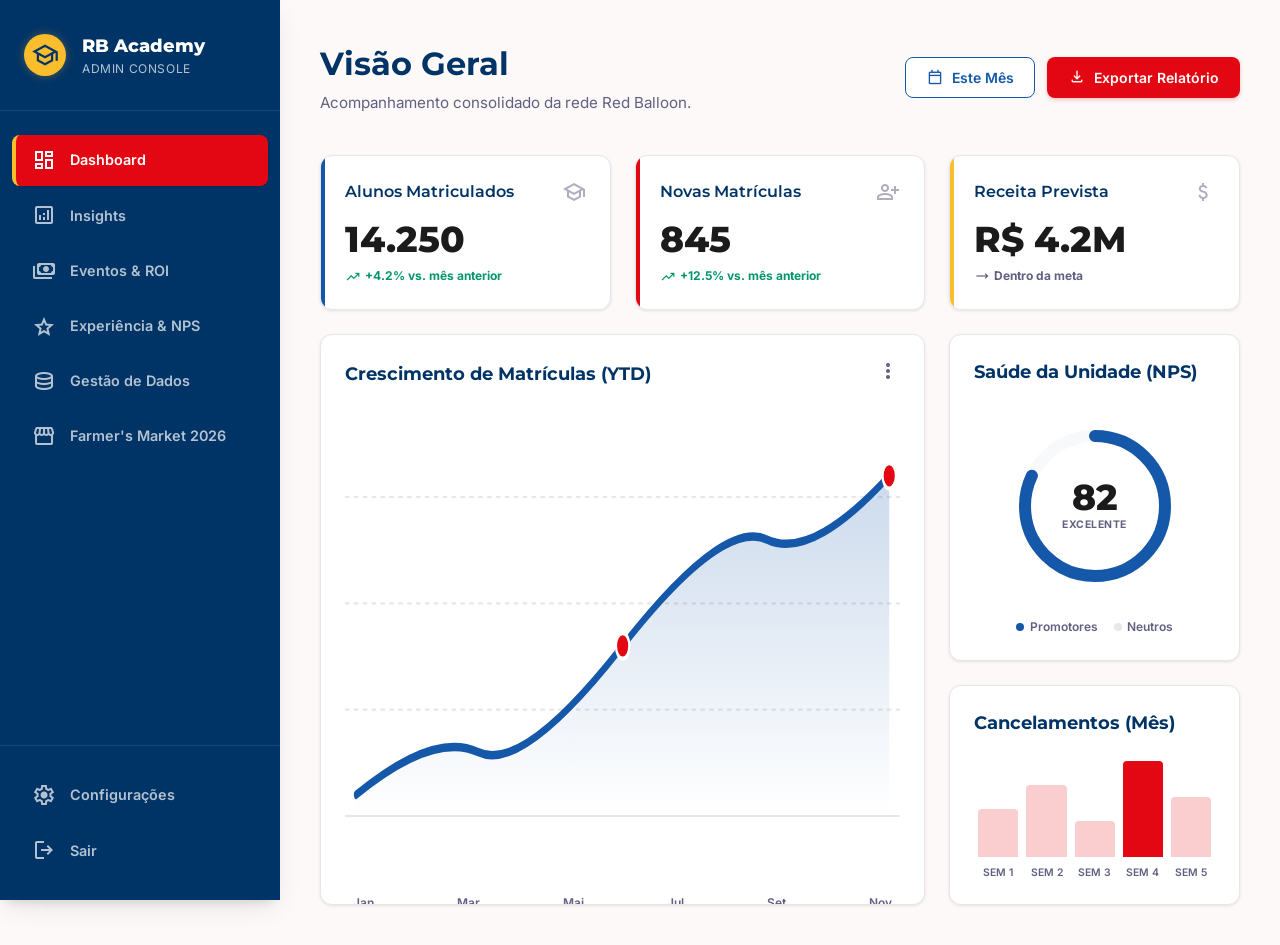
==== dashboard.html @ e32647e5 "Versao 1.2 - Integracao do Farmers Market 2026 e correcoes" ====
<!DOCTYPE html>
<html lang="pt-BR">
<head>
  <meta charset="utf-8">
  <meta name="viewport" content="width=device-width, initial-scale=1.0">
  <title>Red Balloon - Dashboard Consolidado</title>
  
  <!-- CSS Link -->
  <link rel="stylesheet" href="styles.css">
  
  <!-- Material Symbols for Premium Icons -->
  <link href="https://fonts.googleapis.com/css2?family=Material+Symbols+Outlined:opsz,wght,FILL,GRAD@24,400,0,0" rel="stylesheet" />

  <!-- Supabase Authentication and Redirect Logic -->
  <script src="config.js"></script>
  <script src="https://cdn.jsdelivr.net/npm/@supabase/supabase-js@2"></script>
  <script>
    const supabase = window.supabase.createClient(window.SUPABASE_CONFIG.url, window.SUPABASE_CONFIG.anonKey);
    
    // Check session
    supabase.auth.getSession().then(({ data }) => {
      if (!data.session) {
        window.location.href = "index.html";
      }
    });

    document.addEventListener("DOMContentLoaded", () => {
      const handleLogout = async (e) => {
        e.preventDefault();
        await supabase.auth.signOut();
        window.location.href = "index.html";
      };

      // Desktop logout button in sidebar
      const logoutBtn = document.getElementById("logout-btn");
      if (logoutBtn) logoutBtn.addEventListener("click", handleLogout);

      // Mobile logout trigger
      const mobileLogoutBtn = document.getElementById("mobile-logout-btn");
      if (mobileLogoutBtn) {
        mobileLogoutBtn.style.cursor = "pointer";
        mobileLogoutBtn.addEventListener("click", handleLogout);
      }
    });
  </script>
</head>
<body>

  <div class="app-shell">
    
    <!-- Mobile Header -->
    <header class="mobile-header" id="mobileHeader">
      <div class="mobile-header-content">
        <div class="mobile-logo-group">
          <span class="material-icons menu-trigger">menu</span>
          <h1 id="mobileHeaderTitle">Red Balloon</h1>
        </div>
        <div class="profile-avatar" id="mobile-logout-btn" title="Sair do Portal">
          <img src="https://images.unsplash.com/photo-1573496359142-b8d87734a5a2?auto=format&fit=crop&q=80&w=100" alt="Avatar">
        </div>
      </div>
    </header>

    <!-- Sidebar Navigation (Desktop) -->
    <nav class="sidebar">
      <div class="sidebar-header">
        <div class="logo-container">
          <span class="material-icons" style="font-size: 28px;">school</span>
        </div>
        <div class="brand-info">
          <h2>RB Academy</h2>
          <p>ADMIN CONSOLE</p>
        </div>
      </div>
      
      <div class="sidebar-menu">
        <a href="#" class="nav-item active" data-target="view-home">
          <span class="material-icons">dashboard</span>
          Dashboard
        </a>
        <a href="#" class="nav-item" data-target="view-retention">
          <span class="material-icons">analytics</span>
          Insights
        </a>
        <a href="#" class="nav-item" data-target="view-events">
          <span class="material-icons">payments</span>
          Eventos & ROI
        </a>
        <a href="#" class="nav-item" data-target="view-nps">
          <span class="material-icons">star</span>
          Experiência & NPS
        </a>
        <a href="#" class="nav-item" data-target="view-data">
          <span class="material-icons">database</span>
          Gestão de Dados
        </a>
        <a href="#" class="nav-item" data-target="view-farmers-2026">
          <span class="material-icons">storefront</span>
          Farmer's Market 2026
        </a>
      </div>
      
      <div class="sidebar-footer">
        <a href="#" class="nav-item">
          <span class="material-icons">settings</span>
          Configurações
        </a>
        <a href="#" class="nav-item" id="logout-btn">
          <span class="material-icons">logout</span>
          Sair
        </a>
      </div>
    </nav>

    <!-- Main Content Area -->
    <main class="main-content">
      <div class="content-container">
        
        <!-- ============================================== -->
        <!-- VIEW 1: HOME / VISÃO GERAL                     -->
        <!-- ============================================== -->
        <div id="view-home" class="view-section active">
          
          <!-- Desktop Page Header -->
          <div class="page-header">
            <div class="page-title">
              <h2>Visão Geral</h2>
              <p>Acompanhamento consolidado da rede Red Balloon.</p>
            </div>
            <div class="header-actions">
              <button class="btn btn-secondary">
                <span class="material-icons" style="font-size: 18px;">calendar_today</span>
                Este Mês
              </button>
              <button class="btn btn-primary">
                <span class="material-icons" style="font-size: 18px;">download</span>
                Exportar Relatório
              </button>
            </div>
          </div>

          <!-- DESKTOP WORKSPACE LAYOUT (Visible on Desktop) -->
          <div class="desktop-only-grid dashboard-grid">
            
            <!-- KPI 1: Alunos Matriculados -->
            <div class="card kpi-card tertiary-accent">
              <div class="kpi-header">
                <h3>Alunos Matriculados</h3>
                <span class="material-icons kpi-icon">school</span>
              </div>
              <div class="kpi-value">14.250</div>
              <div class="kpi-trend trend-up">
                <span class="material-icons" style="font-size: 16px;">trending_up</span>
                <span>+4.2% vs. mês anterior</span>
              </div>
            </div>

            <!-- KPI 2: Novas Matrículas -->
            <div class="card kpi-card primary-accent">
              <div class="kpi-header">
                <h3>Novas Matrículas</h3>
                <span class="material-icons kpi-icon">person_add</span>
              </div>
              <div class="kpi-value">845</div>
              <div class="kpi-trend trend-up">
                <span class="material-icons" style="font-size: 16px;">trending_up</span>
                <span>+12.5% vs. mês anterior</span>
              </div>
            </div>

            <!-- KPI 3: Receita Prevista -->
            <div class="card kpi-card yellow-accent">
              <div class="kpi-header">
                <h3>Receita Prevista</h3>
                <span class="material-icons kpi-icon">attach_money</span>
              </div>
              <div class="kpi-value">R$ 4.2M</div>
              <div class="kpi-trend trend-neutral">
                <span class="material-icons" style="font-size: 16px;">trending_flat</span>
                <span>Dentro da meta</span>
              </div>
            </div>

            <!-- Main Chart Area -->
            <div class="card chart-card">
              <div class="chart-card-header">
                <h3>Crescimento de Matrículas (YTD)</h3>
                <button class="chart-menu-btn">
                  <span class="material-icons">more_vert</span>
                </button>
              </div>
              <div class="chart-container">
                <!-- Animated SVG Line Chart -->
                <svg viewBox="0 0 500 220" preserveAspectRatio="none">
                  <defs>
                    <linearGradient id="chart-area-grad" x1="0" y1="0" x2="0" y2="1">
                      <stop offset="0%" stop-color="var(--deep-blue-light)" stop-opacity="0.22" />
                      <stop offset="100%" stop-color="var(--deep-blue-light)" stop-opacity="0.0" />
                    </linearGradient>
                  </defs>
                  
                  <!-- Grid Lines -->
                  <line x1="0" y1="40" x2="500" y2="40" stroke="var(--border-color)" stroke-dasharray="4 4" stroke-width="1" />
                  <line x1="0" y1="90" x2="500" y2="90" stroke="var(--border-color)" stroke-dasharray="4 4" stroke-width="1" />
                  <line x1="0" y1="140" x2="500" y2="140" stroke="var(--border-color)" stroke-dasharray="4 4" stroke-width="1" />
                  <line x1="0" y1="190" x2="500" y2="190" stroke="var(--border-color)" stroke-width="1" />
                  
                  <!-- Area path -->
                  <path d="M 10 180 Q 80 150 120 160 T 250 110 T 380 60 T 490 30 L 490 190 L 10 190 Z" fill="url(#chart-area-grad)" />
                  
                  <!-- Line path -->
                  <path d="M 10 180 Q 80 150 120 160 T 250 110 T 380 60 T 490 30" fill="none" stroke="var(--deep-blue-light)" stroke-width="4" stroke-linecap="round" />
                  
                  <!-- Data Point Circles -->
                  <circle cx="250" cy="110" r="6" fill="var(--primary-red)" stroke="var(--surface-white)" stroke-width="2" />
                  <circle cx="490" cy="30" r="6" fill="var(--primary-red)" stroke="var(--surface-white)" stroke-width="2" />
                </svg>
                
                <!-- Labels -->
                <div class="chart-labels">
                  <span>Jan</span>
                  <span>Mar</span>
                  <span>Mai</span>
                  <span>Jul</span>
                  <span>Set</span>
                  <span>Nov</span>
                </div>
              </div>
            </div>

            <!-- Side Columns for NPS and Cancellations -->
            <div class="side-panel-column">
              <!-- NPS Card -->
              <div class="card nps-gauge-card">
                <h3 class="nps-title">Saúde da Unidade (NPS)</h3>
                <div class="gauge-wrapper">
                  <svg class="gauge-svg" viewBox="0 0 160 160">
                    <circle class="gauge-bg" cx="80" cy="80" r="70" />
                    <circle class="gauge-fill" cx="80" cy="80" r="70" id="desktopNpsGauge" />
                  </svg>
                  <div class="gauge-center-text">
                    <span class="nps-score">82</span>
                    <span class="nps-label">Excelente</span>
                  </div>
                </div>
                <div class="gauge-legend">
                  <div class="legend-item">
                    <span class="legend-color promoters"></span>
                    <span>Promotores</span>
                  </div>
                  <div class="legend-item">
                    <span class="legend-color neutrals"></span>
                    <span>Neutros</span>
                  </div>
                </div>
              </div>

              <!-- Cancelamentos -->
              <div class="card cancellations-card">
                <h3 class="cancellations-title">Cancelamentos (Mês)</h3>
                <div class="bar-chart-container">
                  <!-- Bar 1 -->
                  <div class="bar-group">
                    <div class="bar-pill" style="height: 40%;">
                      <span class="bar-tooltip">Semana 1: 12</span>
                    </div>
                    <span class="bar-label">Sem 1</span>
                  </div>
                  <!-- Bar 2 -->
                  <div class="bar-group">
                    <div class="bar-pill" style="height: 60%;">
                      <span class="bar-tooltip">Semana 2: 18</span>
                    </div>
                    <span class="bar-label">Sem 2</span>
                  </div>
                  <!-- Bar 3 -->
                  <div class="bar-group">
                    <div class="bar-pill" style="height: 30%;">
                      <span class="bar-tooltip">Semana 3: 9</span>
                    </div>
                    <span class="bar-label">Sem 3</span>
                  </div>
                  <!-- Bar 4 -->
                  <div class="bar-group">
                    <div class="bar-pill active" style="height: 80%;">
                      <span class="bar-tooltip">Semana 4: 24</span>
                    </div>
                    <span class="bar-label">Sem 4</span>
                  </div>
                  <!-- Bar 5 -->
                  <div class="bar-group">
                    <div class="bar-pill" style="height: 50%;">
                      <span class="bar-tooltip">Semana 5: 15</span>
                    </div>
                    <span class="bar-label">Sem 5</span>
                  </div>
                </div>
              </div>
            </div>

          </div> <!-- End Desktop Grid -->

          <!-- MOBILE WORKSPACE LAYOUT (Visible on Mobile) -->
          <div class="mobile-featured-section">
            
            <!-- Mobile Featured Card: Alunos Matriculados -->
            <div class="card">
              <div class="kpi-header">
                <div>
                  <h4 class="nps-label" style="font-size: 0.75rem;">Alunos Matriculados</h4>
                  <div style="display: flex; align-items: baseline; gap: 8px; margin-top: 4px;">
                    <span class="kpi-value" style="font-size: 2.5rem; color: var(--deep-blue-light);">1.452</span>
                    <div class="kpi-trend trend-up" style="background-color: var(--success-green-light); padding: 2px 6px; border-radius: var(--radius-sm);">
                      <span class="material-icons" style="font-size: 12px; font-weight: bold;">arrow_upward</span>
                      <span style="font-size: 10px;">8.4%</span>
                    </div>
                  </div>
                </div>
                <div style="background-color: var(--surface-gray); padding: 8px; border-radius: var(--radius-md); color: var(--deep-blue-light);">
                  <span class="material-icons">school</span>
                </div>
              </div>
              
              <!-- YoY Growth Bar Chart -->
              <div class="bar-chart-container" style="height: 100px; margin-top: 1.5rem;">
                <div class="bar-group">
                  <div class="bar-pill" style="height: 40%; background-color: var(--border-color);"></div>
                  <span class="bar-label" style="font-size: 10px;">2021</span>
                </div>
                <div class="bar-group">
                  <div class="bar-pill" style="height: 55%; background-color: var(--border-color);"></div>
                  <span class="bar-label" style="font-size: 10px;">2022</span>
                </div>
                <div class="bar-group">
                  <div class="bar-pill" style="height: 70%; background-color: var(--border-color);"></div>
                  <span class="bar-label" style="font-size: 10px;">2023</span>
                </div>
                <div class="bar-group">
                  <div class="bar-pill active" style="height: 90%; background-color: var(--deep-blue-light);"></div>
                  <span class="bar-label" style="font-size: 10px; color: var(--deep-blue-light); font-weight: bold;">2024</span>
                </div>
              </div>
              <p style="text-align: center; font-size: 0.65rem; color: var(--text-muted); margin-top: 8px;">Crescimento YOY (Ano a Ano)</p>
            </div>

            <h3 style="font-family: var(--font-headline); font-size: 1.25rem; font-weight: 700; color: var(--deep-blue); margin-top: 0.5rem;">Saúde da Unidade</h3>

            <!-- Mobile NPS Card -->
            <div class="card" style="display: flex; justify-content: space-between; align-items: center;">
              <div>
                <h4 class="nps-label" style="font-size: 0.75rem;">NPS Atual</h4>
                <span class="kpi-value" style="font-size: 2.25rem; color: var(--deep-blue-light); display: block; margin-top: 4px;">78</span>
                <span style="font-size: 11px; color: var(--success-green); font-weight: 600;">Zona de Qualidade</span>
              </div>
              <div class="gauge-wrapper" style="width: 80px; height: 80px; margin: 0;">
                <svg class="gauge-svg" viewBox="0 0 160 160">
                  <circle class="gauge-bg" cx="80" cy="80" r="70" />
                  <circle class="gauge-fill" cx="80" cy="80" r="70" id="mobileNpsGauge" style="stroke: var(--success-green);" />
                </svg>
                <div class="gauge-center-text">
                  <span class="material-icons" style="color: var(--success-green); font-size: 28px;">sentiment_very_satisfied</span>
                </div>
              </div>
            </div>

            <!-- Mobile Cancelamentos Card -->
            <div class="card">
              <div style="display: flex; justify-content: space-between; align-items: center; margin-bottom: 0.5rem;">
                <h4 class="nps-label" style="font-size: 0.75rem;">Cancelamentos do Mês</h4>
                <span class="material-icons" style="color: var(--text-muted); font-size: 18px;">trending_down</span>
              </div>
              <div style="display: flex; justify-content: space-between; align-items: flex-end;">
                <div style="display: flex; align-items: baseline; gap: 4px;">
                  <span class="kpi-value" style="font-size: 2.25rem; color: var(--primary-red);">12</span>
                  <span style="font-size: 12px; color: var(--text-muted);">/ 1.452</span>
                </div>
                <div class="kpi-trend trend-down" style="background-color: var(--error-red-light); padding: 2px 6px; border-radius: var(--radius-sm);">
                  <span class="material-icons" style="font-size: 12px;">warning</span>
                  <span style="font-size: 10px;">+2 vs Mês Ant.</span>
                </div>
              </div>
              
              <div class="churn-progress-wrapper" style="margin-top: 1rem;">
                <div class="churn-progress-bar">
                  <div class="churn-segment red" style="width: 15%;"></div>
                  <div class="churn-segment yellow" style="width: 25%;"></div>
                  <div class="churn-segment green" style="width: 60%;"></div>
                </div>
              </div>
            </div>

          </div> <!-- End Mobile Layout -->
          
        </div> <!-- End View Home -->


        <!-- ============================================== -->
        <!-- VIEW 2: RETENÇÃO / INSIGHTS                    -->
        <!-- ============================================== -->
        <div id="view-retention" class="view-section">
          
          <!-- Desktop Page Header -->
          <div class="page-header">
            <div class="page-title">
              <h2>Retenção & Termômetro</h2>
              <p>Análise aprofundada de cancelamentos, motivos e indicadores pedagógicos.</p>
            </div>
            <div class="header-actions">
              <select class="select-premium">
                <option>Q3 2023</option>
                <option>Q2 2023</option>
                <option>Q1 2023</option>
                <option>2022 Completo</option>
              </select>
              <button class="btn btn-primary">
                <span class="material-icons" style="font-size: 18px;">download</span>
                Exportar
              </button>
            </div>
          </div>

          <!-- DESKTOP WORKSPACE LAYOUT (Visible on Desktop) -->
          <div class="desktop-only-grid dashboard-grid">
            
            <!-- KPI 1: Taxa de Retenção -->
            <div class="card kpi-card tertiary-accent">
              <div class="kpi-header">
                <h3>Taxa de Retenção</h3>
                <span class="material-icons kpi-icon">analytics</span>
              </div>
              <div class="kpi-value">92.4%</div>
              <div class="kpi-trend trend-up">
                <span class="material-icons" style="font-size: 16px;">trending_up</span>
                <span>+1.2% vs. período anterior</span>
              </div>
            </div>

            <!-- KPI 2: Cancelamentos (Mês) -->
            <div class="card kpi-card primary-accent">
              <div class="kpi-header">
                <h3>Cancelamentos (Mês)</h3>
                <span class="material-icons kpi-icon">trending_down</span>
              </div>
              <div class="kpi-value">47</div>
              <div class="kpi-trend trend-down">
                <span class="material-icons" style="font-size: 16px;">trending_up</span>
                <span>+5 vs. mês anterior</span>
              </div>
            </div>

            <!-- KPI 3: Risco Alto Detectado -->
            <div class="card kpi-card yellow-accent">
              <div class="kpi-header">
                <h3>Risco Alto Detectado</h3>
                <span class="material-icons kpi-icon">warning</span>
              </div>
              <div class="kpi-value">18</div>
              <div class="kpi-trend trend-neutral">
                <span>Alunos mapeados</span>
              </div>
            </div>

            <!-- Double Line Chart Area (Voluntário vs Involuntário) -->
            <div class="card chart-card">
              <div class="chart-card-header">
                <h3>Evolução de Cancelamentos</h3>
                <div style="display: flex; gap: 1rem;">
                  <span style="font-size: 0.75rem; color: var(--text-muted); display: flex; align-items: center; gap: 0.25rem;">
                    <span style="width: 8px; height: 8px; background-color: var(--primary-red); display: inline-block; border-radius: 50%;"></span>
                    Voluntário
                  </span>
                  <span style="font-size: 0.75rem; color: var(--text-muted); display: flex; align-items: center; gap: 0.25rem;">
                    <span style="width: 8px; height: 8px; background-color: var(--deep-blue-light); display: inline-block; border-radius: 50%;"></span>
                    Involuntário
                  </span>
                </div>
              </div>
              
              <div class="chart-container">
                <svg viewBox="0 0 500 220" preserveAspectRatio="none">
                  <!-- Grid Lines -->
                  <line x1="0" y1="40" x2="500" y2="40" stroke="var(--border-color)" stroke-dasharray="4 4" stroke-width="1" />
                  <line x1="0" y1="90" x2="500" y2="90" stroke="var(--border-color)" stroke-dasharray="4 4" stroke-width="1" />
                  <line x1="0" y1="140" x2="500" y2="140" stroke="var(--border-color)" stroke-dasharray="4 4" stroke-width="1" />
                  <line x1="0" y1="190" x2="500" y2="190" stroke="var(--border-color)" stroke-width="1" />
                  
                  <!-- Voluntário Line (Red) -->
                  <path d="M 10 170 L 80 160 L 150 130 L 220 140 L 290 90 L 360 100 L 430 70 L 490 80" fill="none" stroke="var(--primary-red)" stroke-width="3" stroke-linecap="round" />
                  
                  <!-- Involuntário Line (Blue dashed) -->
                  <path d="M 10 195 L 80 200 L 150 185 L 220 190 L 290 175 L 360 180 L 430 165 L 490 150" fill="none" stroke="var(--deep-blue-light)" stroke-width="3" stroke-dasharray="6 6" stroke-linecap="round" />
                  
                  <!-- Highlight Circles -->
                  <circle cx="290" cy="90" r="5" fill="var(--primary-red)" stroke="var(--surface-white)" stroke-width="1.5" />
                  <circle cx="430" cy="70" r="5" fill="var(--primary-red)" stroke="var(--surface-white)" stroke-width="1.5" />
                </svg>
                
                <div class="chart-labels">
                  <span>Jan</span>
                  <span>Mar</span>
                  <span>Mai</span>
                  <span>Jul</span>
                  <span>Set</span>
                  <span>Nov</span>
                </div>
              </div>
            </div>

            <!-- Pareto Termômetro Column -->
            <div class="card side-panel-column" style="grid-column: span 4;">
              <h3 class="cancellations-title" style="margin-bottom: 1.25rem;">Motivos (Termômetro)</h3>
              
              <div class="pareto-list">
                <!-- Reason 1 -->
                <div>
                  <div class="pareto-bar-label-group">
                    <span>Financeiro</span>
                    <span>45%</span>
                  </div>
                  <div class="pareto-bar-track">
                    <div class="pareto-bar-fill red" id="pbar1"></div>
                  </div>
                </div>
                <!-- Reason 2 -->
                <div>
                  <div class="pareto-bar-label-group">
                    <span>Mudança / Relocação</span>
                    <span>25%</span>
                  </div>
                  <div class="pareto-bar-track">
                    <div class="pareto-bar-fill blue" id="pbar2"></div>
                  </div>
                </div>
                <!-- Reason 3 -->
                <div>
                  <div class="pareto-bar-label-group">
                    <span>Insat. Pedagógica</span>
                    <span>15%</span>
                  </div>
                  <div class="pareto-bar-track">
                    <div class="pareto-bar-fill yellow" id="pbar3"></div>
                  </div>
                </div>
                <!-- Reason 4 -->
                <div>
                  <div class="pareto-bar-label-group">
                    <span>Horário / Conflito</span>
                    <span>10%</span>
                  </div>
                  <div class="pareto-bar-track">
                    <div class="pareto-bar-fill secondary" id="pbar4"></div>
                  </div>
                </div>
                <!-- Reason 5 -->
                <div>
                  <div class="pareto-bar-label-group">
                    <span>Outros</span>
                    <span>5%</span>
                  </div>
                  <div class="pareto-bar-track">
                    <div class="pareto-bar-fill gray" id="pbar5"></div>
                  </div>
                </div>
              </div>

              <div style="margin-top: 1rem; border-top: 1px solid var(--border-color); padding-top: 1rem;">
                <p style="font-size: 0.8rem; color: var(--text-muted); line-height: 1.4;">
                  <strong style="color: var(--text-main);">Alerta:</strong> O fator financeiro representa a principal causa de atrito neste trimestre. Sugerida campanha direcionada de fidelização.
                </p>
              </div>
            </div>

            <!-- Bottom Correlation Table -->
            <div class="card table-card">
              <h3 class="cancellations-title" style="margin-bottom: 1.25rem;">Indicador Pedagógico vs. Risco de Evasão</h3>
              
              <div class="table-responsive">
                <table class="table-premium">
                  <thead>
                    <tr>
                      <th>Turma / Nível</th>
                      <th>Média Notas (Q3)</th>
                      <th>Freq. Média</th>
                      <th>Índice de Risco (Algoritmo)</th>
                      <th style="text-align: right;">Ações</th>
                    </tr>
                  </thead>
                  <tbody>
                    <tr>
                      <td>
                        <strong style="color: var(--text-main); display: block;">Teens 3 - Sáb 09h</strong>
                        <span style="font-size: 0.75rem; color: var(--text-muted);">Prof. Mariana S.</span>
                      </td>
                      <td>
                        <div style="display: flex; align-items: center; gap: 4px; color: var(--primary-red); font-weight: 700;">
                          <span>6.8</span>
                          <span class="material-icons" style="font-size: 16px;">arrow_downward</span>
                        </div>
                      </td>
                      <td>78%</td>
                      <td>
                        <div style="display: flex; align-items: center; gap: 8px;">
                          <div class="risk-bar-bg">
                            <div class="risk-bar-fill high" id="rbar1"></div>
                          </div>
                          <span class="risk-badge high">Alto</span>
                        </div>
                      </td>
                      <td style="text-align: right;">
                        <button class="btn btn-secondary" style="padding: 0.4rem 0.8rem; font-size: 0.75rem;">Intervir</button>
                      </td>
                    </tr>
                    
                    <tr>
                      <td>
                        <strong style="color: var(--text-main); display: block;">Kids 2 - Seg/Qua 15h</strong>
                        <span style="font-size: 0.75rem; color: var(--text-muted);">Prof. Carlos A.</span>
                      </td>
                      <td>
                        <div style="display: flex; align-items: center; gap: 4px; color: var(--text-main); font-weight: 700;">
                          <span>7.5</span>
                          <span class="material-icons" style="font-size: 16px; color: var(--text-muted);">horizontal_rule</span>
                        </div>
                      </td>
                      <td>85%</td>
                      <td>
                        <div style="display: flex; align-items: center; gap: 8px;">
                          <div class="risk-bar-bg">
                            <div class="risk-bar-fill medium" id="rbar2"></div>
                          </div>
                          <span class="risk-badge medium">Médio</span>
                        </div>
                      </td>
                      <td style="text-align: right;">
                        <button class="btn btn-secondary" style="padding: 0.4rem 0.8rem; font-size: 0.75rem;">Analisar</button>
                      </td>
                    </tr>
                    
                    <tr>
                      <td>
                        <strong style="color: var(--text-main); display: block;">Adults Advanced - Ter/Qui 19h</strong>
                        <span style="font-size: 0.75rem; color: var(--text-muted);">Prof. Elena M.</span>
                      </td>
                      <td>
                        <div style="display: flex; align-items: center; gap: 4px; color: var(--success-green); font-weight: 700;">
                          <span>9.2</span>
                          <span class="material-icons" style="font-size: 16px;">arrow_upward</span>
                        </div>
                      </td>
                      <td>95%</td>
                      <td>
                        <div style="display: flex; align-items: center; gap: 8px;">
                          <div class="risk-bar-bg">
                            <div class="risk-bar-fill low" id="rbar3"></div>
                          </div>
                          <span class="risk-badge low">Baixo</span>
                        </div>
                      </td>
                      <td style="text-align: right;">
                        <span class="material-icons" style="color: var(--success-green); font-size: 20px;">check_circle</span>
                      </td>
                    </tr>
                  </tbody>
                </table>
              </div>
            </div>
            
          </div> <!-- End Desktop Grid -->

          <!-- MOBILE WORKSPACE LAYOUT (Visible on Mobile) -->
          <div class="mobile-featured-section">
            
            <!-- Mobile Retention Context Header -->
            <div style="margin-bottom: 0.5rem;">
              <h2 style="font-family: var(--font-headline); font-size: 1.5rem; font-weight: 700; color: var(--deep-blue-light);">Retention & Pedagogy</h2>
              <p style="font-size: 0.85rem; color: var(--text-muted); margin-top: 4px;">Analyzing student continuity and academic performance correlations.</p>
            </div>

            <!-- Card 1: Evolução de Cancelamentos -->
            <div class="card">
              <div class="kpi-header">
                <div>
                  <h4 class="nps-label" style="font-size: 0.75rem;">Evolução de Cancelamentos</h4>
                  <div style="display: flex; align-items: baseline; gap: 8px; margin-top: 4px;">
                    <span class="kpi-value" style="font-size: 2.5rem; color: var(--primary-red);">142</span>
                    <div class="kpi-trend trend-down" style="background-color: var(--error-red-light); padding: 2px 6px; border-radius: var(--radius-sm);">
                      <span class="material-icons" style="font-size: 12px;">trending_up</span>
                      <span style="font-size: 10px;">12% vs last year</span>
                    </div>
                  </div>
                </div>
                <div style="background-color: var(--surface-gray); padding: 8px; border-radius: var(--radius-md); color: var(--primary-red);">
                  <span class="material-icons">monitoring</span>
                </div>
              </div>
              
              <!-- Jan-Apr Monthly Bars -->
              <div class="bar-chart-container" style="height: 100px; margin-top: 1.5rem;">
                <div class="bar-group">
                  <div class="bar-pill" style="height: 40%;"></div>
                  <span class="bar-label" style="font-size: 10px;">Jan</span>
                </div>
                <div class="bar-group">
                  <div class="bar-pill" style="height: 60%;"></div>
                  <span class="bar-label" style="font-size: 10px;">Fev</span>
                </div>
                <div class="bar-group">
                  <div class="bar-pill" style="height: 30%;"></div>
                  <span class="bar-label" style="font-size: 10px;">Mar</span>
                </div>
                <div class="bar-group">
                  <div class="bar-pill active" style="height: 85%;"></div>
                  <span class="bar-label" style="font-size: 10px; color: var(--primary-red); font-weight: bold;">Abr</span>
                </div>
              </div>
            </div>

            <!-- Card 2: Termômetro de Motivos -->
            <div class="card">
              <div style="display: flex; justify-content: space-between; align-items: center; margin-bottom: 1.25rem;">
                <h4 class="nps-label" style="font-size: 0.75rem;">Termômetro de Motivos</h4>
                <span class="material-icons" style="color: var(--brand-yellow); font-size: 20px;">thermostat</span>
              </div>
              
              <div class="pareto-list">
                <!-- Reason 1 -->
                <div>
                  <div class="pareto-bar-label-group">
                    <span style="font-size: 0.8rem; font-weight: 500;">Financial</span>
                    <span style="font-size: 0.8rem; color: var(--primary-red);">45%</span>
                  </div>
                  <div class="pareto-bar-track" style="height: 6px;">
                    <div class="pareto-bar-fill red" id="mbar1"></div>
                  </div>
                </div>
                <!-- Reason 2 -->
                <div>
                  <div class="pareto-bar-label-group">
                    <span style="font-size: 0.8rem; font-weight: 500;">Relocation</span>
                    <span style="font-size: 0.8rem; color: var(--brand-yellow);">30%</span>
                  </div>
                  <div class="pareto-bar-track" style="height: 6px;">
                    <div class="pareto-bar-fill yellow" id="mbar2"></div>
                  </div>
                </div>
                <!-- Reason 3 -->
                <div>
                  <div class="pareto-bar-label-group">
                    <span style="font-size: 0.8rem; font-weight: 500;">Pedagogical Alignment</span>
                    <span style="font-size: 0.8rem; color: var(--deep-blue-light);">15%</span>
                  </div>
                  <div class="pareto-bar-track" style="height: 6px;">
                    <div class="pareto-bar-fill blue" id="mbar3"></div>
                  </div>
                </div>
              </div>
            </div>

            <!-- Card 3: Indicador Pedagógico -->
            <div class="card" style="background-color: var(--deep-blue); color: var(--text-white);">
              <div class="kpi-header" style="margin-bottom: 0.75rem;">
                <div>
                  <h4 style="font-size: 0.7rem; color: rgba(255,255,255,0.7); text-transform: uppercase; font-weight: bold; letter-spacing: 0.05em;">Indicador Pedagógico (Avg Grade)</h4>
                  <div style="display: flex; align-items: baseline; gap: 8px; margin-top: 4px;">
                    <span class="kpi-value" style="font-size: 2.5rem; color: var(--text-white);">8.7</span>
                    <div class="kpi-trend trend-up" style="background-color: rgba(255,255,255,0.2); padding: 2px 6px; border-radius: var(--radius-sm); color: var(--text-white);">
                      <span class="material-icons" style="font-size: 12px; font-weight: bold;">arrow_upward</span>
                      <span style="font-size: 10px;">+0.4</span>
                    </div>
                  </div>
                </div>
                <div style="background-color: rgba(255,255,255,0.1); padding: 8px; border-radius: var(--radius-md);">
                  <span class="material-icons" style="color: var(--text-white);">school</span>
                </div>
              </div>
              <p style="font-size: 0.75rem; color: rgba(255,255,255,0.8); line-height: 1.4; border-top: 1px solid rgba(255,255,255,0.15); padding-top: 0.75rem; margin-top: 0.5rem;">
                Turmas com médias acima de 8.0 apresentam probabilidade de 92% de retenção no próximo semestre.
              </p>
            </div>

          </div> <!-- End Mobile Layout -->

        </div> <!-- End View Retention -->


        <!-- ============================================== -->
        <!-- VIEW 3: EVENTOS & ROI                          -->
        <!-- ============================================== -->
        <div id="view-events" class="view-section">
          
          <!-- Desktop Page Header -->
          <div class="page-header">
            <div class="page-title" style="display: flex; flex-direction: column;">
              <div style="display: flex; align-items: center; gap: 4px; margin-bottom: 0.25rem;">
                <a href="#" class="nav-link" data-target="view-home" style="text-decoration: none; display: flex; align-items: center; gap: 4px; font-size: 0.8rem; color: var(--text-muted); font-weight: 600;">
                  <span class="material-icons" style="font-size: 14px;">arrow_back</span> Voltar
                </a>
                <span style="font-size: 0.8rem; color: var(--border-color);">|</span>
                <span style="font-size: 0.75rem; color: var(--text-muted); font-weight: 700; text-transform: uppercase; letter-spacing: 0.05em;">Análise Detalhada</span>
              </div>
              <h2>Farmer's Market Q3</h2>
              <p>Visão geral de engajamento, satisfação e impacto financeiro.</p>
            </div>
            
            <div class="header-actions">
              <button class="btn btn-secondary">
                <span class="material-icons" style="font-size: 18px;">download</span>
                Exportar PDF
              </button>
              <button class="btn btn-primary">
                <span class="material-icons" style="font-size: 18px;">campaign</span>
                Planejar Próxima Edição
              </button>
            </div>
          </div>

          <!-- DESKTOP WORKSPACE LAYOUT (Visible on Desktop) -->
          <div class="desktop-only-grid dashboard-grid">
            
            <!-- KPI 1: Impacto Financeiro -->
            <div class="card kpi-card tertiary-accent">
              <div class="kpi-header">
                <h3>Impacto Financeiro</h3>
                <span class="material-icons kpi-icon">account_balance_wallet</span>
              </div>
              <div class="kpi-value">R$ 42.500</div>
              <div class="kpi-trend trend-up">
                <span class="material-icons" style="font-size: 16px;">trending_up</span>
                <span>+15% vs. edição anterior</span>
              </div>
            </div>

            <!-- KPI 2: Engajamento Total -->
            <div class="card kpi-card primary-accent">
              <div class="kpi-header">
                <h3>Engajamento Total</h3>
                <span class="material-icons kpi-icon">groups</span>
              </div>
              <div class="kpi-value">78%</div>
              <div class="kpi-trend trend-up">
                <span class="material-icons" style="font-size: 16px;">trending_up</span>
                <span>Part. da base de alunos</span>
              </div>
            </div>

            <!-- KPI 3: Satisfação (NPS) -->
            <div class="card kpi-card yellow-accent">
              <div class="kpi-header">
                <h3>Satisfação (NPS)</h3>
                <span class="material-icons kpi-icon">sentiment_very_satisfied</span>
              </div>
              <div class="kpi-value">4.8<span style="font-size: 1rem; color: var(--text-muted);">/5</span></div>
              <div class="star-rating" style="margin-top: 0.25rem;">
                <span class="material-icons">star</span>
                <span class="material-icons">star</span>
                <span class="material-icons">star</span>
                <span class="material-icons">star</span>
                <span class="material-icons">star_half</span>
              </div>
            </div>

            <!-- Funil de Engajamento Chart Card -->
            <div class="card chart-card" style="grid-column: span 8;">
              <div class="chart-card-header" style="border-bottom: 1px solid var(--border-color); padding-bottom: 0.75rem; margin-bottom: 1.25rem;">
                <h3>Funil de Engajamento</h3>
                <button class="chart-menu-btn">
                  <span class="material-icons">more_horiz</span>
                </button>
              </div>
              
              <div style="display: flex; align-items: center; justify-content: center; gap: 2.5rem; flex: 1; min-height: 250px;">
                <!-- Funnel SVG/HTML Representation -->
                <div class="funnel-container" style="max-width: 320px;">
                  <div class="funnel-stage invited">
                    <span>Convidados (1.200)</span>
                  </div>
                  <span class="material-icons funnel-arrow">arrow_downward</span>
                  <div class="funnel-stage confirmed">
                    <span>Confirmados (1.050)</span>
                  </div>
                  <span class="material-icons funnel-arrow">arrow_downward</span>
                  <div class="funnel-stage attended">
                    <span>Participantes (936)</span>
                  </div>
                </div>
                
                <!-- Funnel Key Insights Box -->
                <div style="background-color: var(--surface-gray); border: 1px solid var(--border-color); border-radius: var(--radius-md); padding: 1.25rem; max-width: 250px; width: 100%;">
                  <h4 style="font-family: var(--font-headline); font-size: 0.85rem; font-weight: 700; color: var(--deep-blue); display: flex; align-items: center; gap: 6px; margin-bottom: 0.75rem;">
                    <span class="material-icons" style="font-size: 16px; color: var(--deep-blue-light);">insights</span>
                    Principais Conclusões
                  </h4>
                  <ul style="list-style: none; display: flex; flex-direction: column; gap: 0.5rem; font-size: 0.8rem; color: var(--text-muted); line-height: 1.4;">
                    <li style="display: flex; gap: 6px;">
                      <span style="color: var(--primary-red); font-weight: bold;">•</span>
                      Alta taxa de conversão (89%) de confirmados para presentes.
                    </li>
                    <li style="display: flex; gap: 6px;">
                      <span style="color: var(--primary-red); font-weight: bold;">•</span>
                      Participação cresceu 12% no segmento Teens em relação ao ano anterior.
                    </li>
                  </ul>
                </div>
              </div>
            </div>

            <!-- ROI & Retenção Panel -->
            <div class="card side-panel-column" style="grid-column: span 4;">
              <h3 class="cancellations-title" style="margin-bottom: 0.5rem;">ROI & Retenção</h3>
              <p style="font-size: 0.75rem; color: var(--text-muted); margin-bottom: 1.25rem;">Impacto na rematrícula</p>
              
              <div class="pareto-list" style="gap: 1.5rem;">
                <!-- Participant -->
                <div>
                  <div class="pareto-bar-label-group">
                    <span>Participaram do Evento</span>
                    <span style="color: var(--success-green);">94% Renovarão</span>
                  </div>
                  <div class="pareto-bar-track">
                    <div class="pareto-bar-fill" id="roibar1" style="background-color: var(--success-green);"></div>
                  </div>
                </div>
                <!-- Non-Participant -->
                <div>
                  <div class="pareto-bar-label-group">
                    <span>Não Participaram</span>
                    <span>72% Renovarão</span>
                  </div>
                  <div class="pareto-bar-track">
                    <div class="pareto-bar-fill" id="roibar2" style="background-color: var(--text-muted);"></div>
                  </div>
                </div>
              </div>
              
              <div style="margin-top: 1rem; border-top: 1px solid var(--border-color); padding-top: 1rem; background-color: var(--brand-yellow-light); border-radius: var(--radius-md); padding: 0.75rem; border: 1px dashed var(--brand-yellow);">
                <p style="font-size: 0.75rem; color: #7f6000; line-height: 1.4; display: flex; gap: 6px; align-items: flex-start;">
                  <span class="material-icons" style="font-size: 16px; margin-top: 2px;">info</span>
                  <span>Alunos que participam do Farmer's Market têm uma taxa de retenção <strong>22% maior</strong>, justificando plenamente o investimento de R$ 12.000 no evento.</span>
                </p>
              </div>
            </div>

          </div> <!-- End Desktop Grid -->

          <!-- MOBILE WORKSPACE LAYOUT (Visible on Mobile) -->
          <div class="mobile-featured-section">
            
            <!-- Mobile Header context -->
            <div style="margin-bottom: 0.5rem;">
              <h2 style="font-family: var(--font-headline); font-size: 1.5rem; font-weight: 700; color: var(--deep-blue-light);">Farmer's Market Analysis</h2>
              <p style="font-size: 0.85rem; color: var(--text-muted); margin-top: 4px;">Post-event performance and financial impact review.</p>
              <div style="display: flex; gap: 8px; margin-top: 8px;">
                <span style="font-size: 9px; font-weight: 700; color: var(--primary-red); background-color: var(--error-red-light); padding: 2px 8px; border-radius: 99px;">Concluído: 12 Out</span>
                <span style="font-size: 9px; font-weight: 700; color: var(--deep-blue-light); background-color: rgba(53, 49, 165, 0.1); padding: 2px 8px; border-radius: 99px;">Região: SP</span>
              </div>
            </div>

            <!-- Card 1: Funil de Engajamento -->
            <div class="card">
              <div style="display: flex; justify-content: space-between; align-items: center; margin-bottom: 1.25rem;">
                <h4 class="nps-label" style="font-size: 0.75rem;">Engagement Funnel</h4>
                <span class="material-icons" style="color: var(--deep-blue-light); font-size: 20px;">filter_alt</span>
              </div>
              
              <div class="pareto-list">
                <!-- Invited -->
                <div>
                  <div class="pareto-bar-label-group">
                    <span style="font-size: 0.8rem; font-weight: 500;">Invited Base</span>
                    <span style="font-size: 0.8rem; font-weight: 700;">1,200</span>
                  </div>
                  <div class="pareto-bar-track" style="height: 6px;">
                    <div class="pareto-bar-fill gray" style="width: 100%;"></div>
                  </div>
                </div>
                <!-- RSVP -->
                <div>
                  <div class="pareto-bar-label-group">
                    <span style="font-size: 0.8rem; font-weight: 500;">RSVP Yes</span>
                    <span style="font-size: 0.8rem; font-weight: 700;">850</span>
                  </div>
                  <div class="pareto-bar-track" style="height: 6px;">
                    <div class="pareto-bar-fill yellow" id="mevent1"></div>
                  </div>
                </div>
                <!-- Attended -->
                <div>
                  <div class="pareto-bar-label-group">
                    <span style="font-size: 0.8rem; font-weight: 500;">Attended</span>
                    <span style="font-size: 0.8rem; font-weight: 700; color: var(--deep-blue-light);">720 (60%)</span>
                  </div>
                  <div class="pareto-bar-track" style="height: 6px;">
                    <div class="pareto-bar-fill blue" id="mevent2"></div>
                  </div>
                </div>
              </div>
            </div>

            <!-- Card 2: Satisfação Média (Blue Highlight Card) -->
            <div class="card satisfaction-blue-card">
              <h4 style="font-size: 0.75rem; text-transform: uppercase; letter-spacing: 0.05em; opacity: 0.8;">Average Satisfaction</h4>
              <div class="satisfaction-value" style="margin-top: 0.5rem;">
                9.2<span>/10</span>
              </div>
              
              <div class="star-rating">
                <span class="material-icons">star</span>
                <span class="material-icons">star</span>
                <span class="material-icons">star</span>
                <span class="material-icons">star</span>
                <span class="material-icons" style="font-variation-settings: 'FILL' 0;">star_half</span>
              </div>
              <p style="font-size: 0.7rem; opacity: 0.7; margin-top: 0.75rem;">Baseado em 450 pesquisas pós-evento</p>
            </div>

            <!-- Card 3: Correlação de Retenção -->
            <div class="card">
              <div style="display: flex; justify-content: space-between; align-items: center; margin-bottom: 1.25rem;">
                <h4 class="nps-label" style="font-size: 0.75rem;">Retention Correlation</h4>
                <span class="material-icons" style="color: var(--primary-red); font-size: 20px;">trending_up</span>
              </div>
              
              <div style="display: grid; grid-template-columns: 1fr 1fr; gap: 12px; text-align: center; margin-bottom: 0.75rem;">
                <div style="background-color: var(--surface-gray); border: 1px solid var(--border-color); border-radius: var(--radius-md); padding: 0.75rem;">
                  <span style="font-size: 0.7rem; color: var(--text-muted); display: block; margin-bottom: 4px;">Participants</span>
                  <strong style="font-size: 1.75rem; color: var(--deep-blue-light); display: block;">88%</strong>
                  <span style="font-size: 9px; color: var(--success-green); font-weight: bold; display: flex; align-items: center; justify-content: center; gap: 2px;">
                    <span class="material-icons" style="font-size: 10px;">arrow_upward</span> +5% vs avg
                  </span>
                </div>
                
                <div style="background-color: var(--surface-gray); border: 1px solid var(--border-color); border-radius: var(--radius-md); padding: 0.75rem; opacity: 0.7;">
                  <span style="font-size: 0.7rem; color: var(--text-muted); display: block; margin-bottom: 4px;">Non-Participants</span>
                  <strong style="font-size: 1.75rem; color: var(--text-main); display: block;">76%</strong>
                  <span style="font-size: 9px; color: var(--text-muted); display: block; margin-top: 4px;">Baseline renewal</span>
                </div>
              </div>
              <p style="font-size: 0.75rem; color: var(--text-muted); text-align: center; font-style: italic; border-top: 1px solid var(--border-color); padding-top: 0.75rem;">
                Alunos presentes demonstraram maior probabilidade de renovar para o próximo período.
              </p>
            </div>

            <!-- Card 4: Impacto Financeiro Estimado -->
            <div class="card" style="border-left: 4px solid var(--primary-red);">
              <h4 class="nps-label" style="font-size: 0.75rem; margin-bottom: 0.5rem;">Impacto Financeiro Estimado</h4>
              <div style="display: flex; align-items: baseline; gap: 6px;">
                <span class="kpi-value" style="font-size: 2.25rem; color: var(--primary-red);">R$ 145k</span>
                <span style="font-size: 0.8rem; color: var(--text-muted);">Receita Retida</span>
              </div>
              
              <div style="display: grid; grid-template-columns: 1fr 1fr; gap: 12px; margin-top: 1rem; border-top: 1px solid var(--border-color); padding-top: 1rem;">
                <div>
                  <span style="font-size: 0.7rem; color: var(--text-muted); display: block;">Custo do Evento</span>
                  <strong style="font-size: 1.15rem; color: var(--text-main);">R$ 12k</strong>
                </div>
                <div>
                  <span style="font-size: 0.7rem; color: var(--text-muted); display: block;">ROI do Evento</span>
                  <strong style="font-size: 1.15rem; color: var(--success-green);">1100%</strong>
                </div>
              </div>
            </div>

          </div> <!-- End Mobile Layout -->

        </div> <!-- End View Events -->


        <!-- ============================================== -->
        <!-- VIEW 4: EXPERIÊNCIA & CLIENTE OCULTO           -->
        <!-- ============================================== -->
        <div id="view-nps" class="view-section">
          
          <!-- Desktop Page Header -->
          <div class="page-header">
            <div class="page-title" style="display: flex; flex-direction: column;">
              <div style="display: flex; align-items: center; gap: 4px; margin-bottom: 0.25rem;">
                <a href="#" class="nav-link" data-target="view-home" style="text-decoration: none; display: flex; align-items: center; gap: 4px; font-size: 0.8rem; color: var(--text-muted); font-weight: 600;">
                  <span class="material-icons" style="font-size: 14px;">arrow_back</span> Voltar
                </a>
                <span style="font-size: 0.8rem; color: var(--border-color);">|</span>
                <span style="font-size: 0.75rem; color: var(--text-muted); font-weight: 700; text-transform: uppercase; letter-spacing: 0.05em;">Auditoria & NPS</span>
              </div>
              <h2>Experiência & Cliente Oculto</h2>
              <p>Visão consolidada de satisfação e auditoria de qualidade.</p>
            </div>
            
            <div class="header-actions">
              <button class="btn btn-secondary">Mensal</button>
              <button class="btn btn-primary">Trimestral</button>
            </div>
          </div>

          <!-- DESKTOP WORKSPACE LAYOUT (Visible on Desktop) -->
          <div class="desktop-only-grid dashboard-grid">
            
            <!-- NPS Score Card -->
            <div class="card kpi-card tertiary-accent" style="display: flex; flex-direction: column; justify-content: space-between; min-height: 250px;">
              <div>
                <div class="kpi-header">
                  <h3>NPS Score</h3>
                  <span class="material-icons kpi-icon">sentiment_satisfied</span>
                </div>
                <p style="font-size: 0.75rem; color: var(--text-muted); margin-bottom: 1.5rem;">Média Q3 2023</p>
              </div>
              <div style="display: flex; align-items: baseline; gap: 8px;">
                <span class="kpi-value" style="font-size: 3.5rem;">78</span>
                <div class="kpi-trend trend-up" style="background-color: var(--success-green-light); padding: 2px 6px; border-radius: var(--radius-sm);">
                  <span class="material-icons" style="font-size: 12px; font-weight: bold;">arrow_upward</span>
                  <span style="font-size: 10px;">+4 pts</span>
                </div>
              </div>
              <div class="churn-progress-wrapper" style="margin-top: 1.5rem;">
                <div class="churn-progress-bar" style="height: 8px;">
                  <div class="churn-segment green" style="width: 80%; background-color: var(--success-green);"></div>
                  <div class="churn-segment yellow" style="width: 15%; background-color: var(--brand-yellow);"></div>
                  <div class="churn-segment red" style="width: 5%; background-color: var(--primary-red);"></div>
                </div>
                <div style="display: flex; justify-content: space-between; font-size: 10px; color: var(--text-muted); margin-top: 6px; font-weight: 600;">
                  <span>Promotores (80%)</span>
                  <span>Neutral (15%)</span>
                  <span>Detratores (5%)</span>
                </div>
              </div>
            </div>

            <!-- Historical Evolution Chart Area (Stacked columns) -->
            <div class="card chart-card" style="grid-column: span 8; min-height: 250px;">
              <div class="chart-card-header" style="border-bottom: 1px solid var(--border-color); padding-bottom: 0.5rem; margin-bottom: 1rem;">
                <h3>Evolução Histórica</h3>
              </div>
              
              <!-- Stacked Column Chart Container -->
              <div class="stacked-chart-container" style="display: flex; align-items: flex-end; justify-content: space-between; height: 160px; padding: 10px 10px 0 10px; position: relative;">
                <!-- Grid Lines background -->
                <div style="position: absolute; inset: 0; display: flex; flex-direction: column; justify-content: space-between; pointer-events: none; padding-bottom: 20px;">
                  <div style="border-top: 1px dashed var(--border-color); width: 100%;"></div>
                  <div style="border-top: 1px dashed var(--border-color); width: 100%;"></div>
                  <div style="border-top: 1px dashed var(--border-color); width: 100%;"></div>
                  <div style="border-top: 1px dashed var(--border-color); width: 100%;"></div>
                </div>

                <!-- Jan Bar -->
                <div class="stacked-bar-group">
                  <div class="stacked-bar-track" id="npsbar1">
                    <div class="stacked-segment green" style="height: 70%;"></div>
                    <div class="stacked-segment yellow" style="height: 20%;"></div>
                    <div class="stacked-segment red" style="height: 10%;"></div>
                  </div>
                  <span class="bar-label">Jan</span>
                </div>

                <!-- Fev Bar -->
                <div class="stacked-bar-group">
                  <div class="stacked-bar-track" id="npsbar2">
                    <div class="stacked-segment green" style="height: 72%;"></div>
                    <div class="stacked-segment yellow" style="height: 18%;"></div>
                    <div class="stacked-segment red" style="height: 10%;"></div>
                  </div>
                  <span class="bar-label">Fev</span>
                </div>

                <!-- Mar Bar -->
                <div class="stacked-bar-group">
                  <div class="stacked-bar-track" id="npsbar3">
                    <div class="stacked-segment green" style="height: 68%;"></div>
                    <div class="stacked-segment yellow" style="height: 22%;"></div>
                    <div class="stacked-segment red" style="height: 10%;"></div>
                  </div>
                  <span class="bar-label">Mar</span>
                </div>

                <!-- Abr Bar -->
                <div class="stacked-bar-group">
                  <div class="stacked-bar-track" id="npsbar4">
                    <div class="stacked-segment green" style="height: 78%;"></div>
                    <div class="stacked-segment yellow" style="height: 15%;"></div>
                    <div class="stacked-segment red" style="height: 7%;"></div>
                  </div>
                  <span class="bar-label">Abr</span>
                </div>

                <!-- Mai Bar -->
                <div class="stacked-bar-group">
                  <div class="stacked-bar-track" id="npsbar5">
                    <div class="stacked-segment green" style="height: 80%;"></div>
                    <div class="stacked-segment yellow" style="height: 15%;"></div>
                    <div class="stacked-segment red" style="height: 5%;"></div>
                  </div>
                  <span class="bar-label">Mai</span>
                </div>

                <!-- Jun Bar (Active) -->
                <div class="stacked-bar-group active">
                  <div class="stacked-bar-track" id="npsbar6">
                    <div class="stacked-segment green" style="height: 82%;"></div>
                    <div class="stacked-segment yellow" style="height: 13%;"></div>
                    <div class="stacked-segment red" style="height: 5%;"></div>
                    <span class="bar-tooltip">Score: 78</span>
                  </div>
                  <span class="bar-label" style="font-weight: 800; color: var(--deep-blue-light);">Jun</span>
                </div>
              </div>

              <!-- Legend -->
              <div class="gauge-legend" style="margin-top: 1.5rem; justify-content: center;">
                <div class="legend-item">
                  <span class="legend-color promoters" style="background-color: var(--success-green);"></span>
                  <span>Promotores</span>
                </div>
                <div class="legend-item">
                  <span class="legend-color neutrals" style="background-color: var(--brand-yellow);"></span>
                  <span>Neutros</span>
                </div>
                <div class="legend-item">
                  <span class="legend-color detractors" style="background-color: var(--primary-red);"></span>
                  <span>Detratores</span>
                </div>
              </div>
            </div>

            <!-- Title for Section 2: Cliente Oculto -->
            <div style="grid-column: span 12; margin-top: 1.5rem; display: flex; justify-content: space-between; align-items: center; border-bottom: 1px solid var(--border-color); padding-bottom: 0.5rem;">
              <div style="display: flex; align-items: center; gap: 8px;">
                <span class="material-icons" style="color: var(--deep-blue-light);">visibility</span>
                <h3 style="font-family: var(--font-headline); font-size: 1.25rem; font-weight: 700; color: var(--deep-blue);">Cliente Oculto</h3>
              </div>
              <button class="btn btn-primary" style="padding: 0.5rem 1rem; font-size: 0.8rem;">
                <span class="material-icons" style="font-size: 16px;">add</span> Nova Auditoria
              </button>
            </div>

            <!-- Desempenho Geral Card -->
            <div class="card side-panel-column" style="grid-column: span 4; justify-content: space-between;">
              <h3 class="cancellations-title" style="margin-bottom: 0.5rem;">Desempenho Geral</h3>
              
              <!-- Circular Gauge for Aderência -->
              <div class="gauge-wrapper" style="width: 140px; height: 140px; margin: 0.5rem auto;">
                <svg class="gauge-svg" viewBox="0 0 160 160">
                  <circle class="gauge-bg" cx="80" cy="80" r="70" />
                  <circle class="gauge-fill" cx="80" cy="80" r="70" id="adherenceGauge" style="stroke: var(--deep-blue-light);" />
                </svg>
                <div class="gauge-center-text">
                  <span class="nps-score" style="font-size: 2rem; color: var(--deep-blue-light);">85%</span>
                  <span class="nps-label" style="font-size: 0.55rem;">Aderência</span>
                </div>
              </div>

              <!-- Supporting Category Progress Bars -->
              <div class="pareto-list" style="gap: 0.75rem; margin-top: 0.5rem;">
                <div>
                  <div class="pareto-bar-label-group" style="font-size: 0.75rem;">
                    <span>Atendimento Inicial</span>
                    <span style="color: var(--success-green);">92%</span>
                  </div>
                  <div class="pareto-bar-track" style="height: 6px;">
                    <div class="pareto-bar-fill" id="catbar1" style="background-color: var(--success-green);"></div>
                  </div>
                </div>
                <div>
                  <div class="pareto-bar-label-group" style="font-size: 0.75rem;">
                    <span>Limpeza & Organização</span>
                    <span style="color: var(--deep-blue-light);">88%</span>
                  </div>
                  <div class="pareto-bar-track" style="height: 6px;">
                    <div class="pareto-bar-fill" id="catbar2" style="background-color: var(--deep-blue-light);"></div>
                  </div>
                </div>
                <div>
                  <div class="pareto-bar-label-group" style="font-size: 0.75rem;">
                    <span>Apresentação Comercial</span>
                    <span style="color: var(--brand-yellow);">75%</span>
                  </div>
                  <div class="pareto-bar-track" style="height: 6px;">
                    <div class="pareto-bar-fill" id="catbar3" style="background-color: var(--brand-yellow);"></div>
                  </div>
                </div>
              </div>
            </div>

            <!-- Relatório Completo Card -->
            <div class="card chart-card" style="grid-column: span 8; justify-content: space-between;">
              <div class="chart-card-header" style="border-bottom: 1px solid var(--border-color); padding-bottom: 0.5rem; margin-bottom: 1rem;">
                <h3>Relatório Completo - Última Visita</h3>
                <span style="font-size: 0.75rem; color: var(--text-muted); background-color: var(--surface-gray); padding: 4px 10px; border-radius: var(--radius-sm); font-weight: 600;">15 Jun 2023</span>
              </div>

              <!-- Media Gallery Subgrid -->
              <div style="display: grid; grid-template-columns: 1.2fr 1fr; gap: 1.25rem; margin-bottom: 1rem;">
                <!-- Video Box -->
                <div class="gallery-video-card" style="position: relative; border-radius: var(--radius-md); overflow: hidden; background-color: #2c3137; aspect-ratio: 16/9; display: flex; align-items: center; justify-content: center; box-shadow: var(--shadow-sm); cursor: pointer;">
                  <img src="https://images.unsplash.com/photo-1577896851231-70ef18881754?auto=format&fit=crop&q=80&w=400" alt="Gravação da Recepção" style="position: absolute; inset: 0; width: 100%; height: 100%; object-fit: cover; opacity: 0.5;">
                  <div style="position: absolute; inset: 0; background: rgba(0,0,0,0.25);"></div>
                  <div style="position: relative; z-index: 10; display: flex; flex-direction: column; align-items: center; gap: 6px; color: var(--text-white);">
                    <span class="material-icons" style="font-size: 3rem; text-shadow: 0 2px 4px rgba(0,0,0,0.5);">play_circle</span>
                    <span style="font-size: 0.8rem; font-weight: 700; letter-spacing: 0.05em; text-shadow: 0 1px 2px rgba(0,0,0,0.5);">Gravação da Recepção</span>
                  </div>
                  <span style="position: absolute; bottom: 8px; right: 8px; background: rgba(0,0,0,0.7); color: var(--text-white); font-size: 10px; padding: 2px 6px; border-radius: var(--radius-sm); font-weight: bold; z-index: 10;">05:42</span>
                </div>

                <!-- Audio & Notes List -->
                <div style="display: flex; flex-direction: column; gap: 0.75rem; justify-content: center;">
                  <!-- Audio Item -->
                  <div class="media-list-item" style="display: flex; align-items: center; gap: 12px; border: 1px solid var(--border-color); border-radius: var(--radius-md); padding: 10px 14px; background: var(--surface-white); cursor: pointer; transition: all 0.2s;">
                    <div style="width: 36px; height: 36px; border-radius: 50%; background-color: var(--primary-red-light); display: flex; align-items: center; justify-content: center; color: var(--primary-red);">
                      <span class="material-icons" style="font-size: 18px;">mic</span>
                    </div>
                    <div style="flex: 1;">
                      <h4 style="font-size: 0.8rem; font-weight: 700; color: var(--text-main); margin-bottom: 2px;">Áudio Interação Diretor</h4>
                      <p style="font-size: 0.7rem; color: var(--text-muted);">12:30 min</p>
                    </div>
                    <span class="material-icons" style="color: var(--text-muted); font-size: 18px;">download</span>
                  </div>

                  <!-- PDF Item -->
                  <div class="media-list-item" style="display: flex; align-items: center; gap: 12px; border: 1px solid var(--border-color); border-radius: var(--radius-md); padding: 10px 14px; background: var(--surface-white); cursor: pointer; transition: all 0.2s;">
                    <div style="width: 36px; height: 36px; border-radius: 50%; background-color: var(--primary-red-light); display: flex; align-items: center; justify-content: center; color: var(--primary-red);">
                      <span class="material-icons" style="font-size: 18px;">description</span>
                    </div>
                    <div style="flex: 1;">
                      <h4 style="font-size: 0.8rem; font-weight: 700; color: var(--text-main); margin-bottom: 2px;">Transcrição & Notas</h4>
                      <p style="font-size: 0.7rem; color: var(--text-muted);">PDF • 2.4 MB</p>
                    </div>
                    <span class="material-icons" style="color: var(--text-muted); font-size: 18px;">open_in_new</span>
                  </div>
                </div>
              </div>

              <!-- Auditor Highlight Notes -->
              <div class="highlight-notes-box" style="border-left: 4px solid var(--primary-red); background-color: var(--surface-gray); border-radius: 0 var(--radius-md) var(--radius-md) 0; padding: 12px 16px;">
                <div style="display: flex; align-items: center; gap: 6px; margin-bottom: 6px;">
                  <span class="material-icons" style="color: var(--primary-red); font-size: 16px;">edit_note</span>
                  <span style="font-size: 0.75rem; font-weight: 700; color: var(--text-main); text-transform: uppercase; letter-spacing: 0.05em;">Destaque do Auditor</span>
                </div>
                <p style="font-size: 0.8rem; color: var(--text-muted); line-height: 1.4; font-style: italic;">
                  "A equipe de recepção foi extremamente cordial, mas notou-se hesitação na explicação dos novos pacotes corporativos. A área de espera estava impecável."
                </p>
              </div>
            </div>

          </div> <!-- End Desktop Grid -->

          <!-- MOBILE WORKSPACE LAYOUT (Visible on Mobile) -->
          <div class="mobile-featured-section">
            
            <!-- Mobile Header context -->
            <div style="margin-bottom: 0.5rem;">
              <h2 style="font-family: var(--font-headline); font-size: 1.5rem; font-weight: 700; color: var(--deep-blue-light);">Customer Experience</h2>
              <p style="font-size: 0.85rem; color: var(--text-muted); margin-top: 4px;">Desempenho da unidade e percepção do cliente.</p>
            </div>

            <!-- Card 1: NPS da Unidade -->
            <div class="card">
              <div style="display: flex; justify-content: space-between; align-items: center; margin-bottom: 1.25rem;">
                <h4 class="nps-label" style="font-size: 0.75rem;">NPS da Unidade</h4>
                <div class="kpi-trend trend-up" style="background-color: var(--success-green-light); padding: 2px 8px; border-radius: var(--radius-full); margin-top: 0;">
                  <span class="material-icons" style="font-size: 12px; font-weight: bold;">arrow_drop_up</span>
                  <span style="font-size: 10px;">4.2%</span>
                </div>
              </div>
              
              <div style="display: flex; flex-direction: column; align-items: center; margin-bottom: 1.5rem;">
                <span class="kpi-value" style="font-size: 3rem; color: var(--deep-blue-light);">68</span>
                <span class="nps-label" style="font-size: 0.65rem; color: var(--text-muted); letter-spacing: 0.08em; margin-top: 2px;">Zona de Qualidade</span>
              </div>
              
              <!-- Mini Columns Chart for Jan-Abr -->
              <div class="bar-chart-container" style="height: 90px; margin-top: 1rem;">
                <div class="bar-group">
                  <div class="bar-pill" style="height: 0%; background-color: var(--border-color);" id="mnpsbar1"></div>
                  <span class="bar-label" style="font-size: 10px;">Jan</span>
                </div>
                <div class="bar-group">
                  <div class="bar-pill" style="height: 0%; background-color: var(--border-color);" id="mnpsbar2"></div>
                  <span class="bar-label" style="font-size: 10px;">Fev</span>
                </div>
                <div class="bar-group">
                  <div class="bar-pill" style="height: 0%; background-color: var(--border-color);" id="mnpsbar3"></div>
                  <span class="bar-label" style="font-size: 10px;">Mar</span>
                </div>
                <div class="bar-group">
                  <div class="bar-pill active" style="height: 0%; background-color: var(--deep-blue-light);" id="mnpsbar4"></div>
                  <span class="bar-label" style="font-size: 10px; color: var(--deep-blue-light); font-weight: bold;">Abr</span>
                </div>
              </div>

              <!-- Segment Breakdown -->
              <div style="display: grid; grid-template-columns: 1fr 1fr 1fr; gap: 8px; border-top: 1px solid var(--border-color); padding-top: 1rem; margin-top: 1.5rem; text-align: center;">
                <div>
                  <span style="width: 8px; height: 8px; background-color: var(--deep-blue-light); display: inline-block; border-radius: 50%; margin-right: 4px;"></span>
                  <span style="font-size: 11px; font-weight: 700; color: var(--text-main); display: block; margin-top: 2px;">75%</span>
                  <span style="font-size: 9px; color: var(--text-muted); text-transform: uppercase;">Promoters</span>
                </div>
                <div>
                  <span style="width: 8px; height: 8px; background-color: var(--brand-yellow); display: inline-block; border-radius: 50%; margin-right: 4px;"></span>
                  <span style="font-size: 11px; font-weight: 700; color: var(--text-main); display: block; margin-top: 2px;">18%</span>
                  <span style="font-size: 9px; color: var(--text-muted); text-transform: uppercase;">Passives</span>
                </div>
                <div>
                  <span style="width: 8px; height: 8px; background-color: var(--primary-red); display: inline-block; border-radius: 50%; margin-right: 4px;"></span>
                  <span style="font-size: 11px; font-weight: 700; color: var(--text-main); display: block; margin-top: 2px;">7%</span>
                  <span style="font-size: 9px; color: var(--text-muted); text-transform: uppercase;">Detractors</span>
                </div>
              </div>
            </div>

            <!-- Card 2: Cliente Oculto -->
            <div class="card">
              <h4 class="nps-label" style="font-size: 0.75rem; margin-bottom: 1.25rem;">Cliente Oculto</h4>
              
              <div style="display: flex; justify-content: space-between; align-items: center; margin-bottom: 1rem;">
                <div>
                  <span style="font-size: 0.7rem; color: var(--text-muted); text-transform: uppercase; letter-spacing: 0.05em; display: block; margin-bottom: 2px;">Nota Geral (Última Visita)</span>
                  <div style="display: flex; align-items: baseline; gap: 4px;">
                    <span class="kpi-value" style="font-size: 2.5rem; color: var(--deep-blue-light);">9.4</span>
                    <span style="font-size: 1rem; color: var(--text-muted);">/10</span>
                  </div>
                </div>
                <div style="width: 54px; height: 54px; border: 3px solid var(--deep-blue-light); border-radius: 50%; display: flex; align-items: center; justify-content: center; color: var(--deep-blue-light); font-family: var(--font-headline); font-weight: 800; font-size: 1.25rem;">
                  A+
                </div>
              </div>

              <!-- Line Chart for Q1, Q2, Q3 -->
              <div style="position: relative; height: 110px; width: 100%; margin-top: 1.5rem;">
                <svg viewBox="0 0 100 40" preserveAspectRatio="none" style="width: 100%; height: 100%;">
                  <!-- Background grid dash lines -->
                  <line x1="0" y1="10" x2="100" y2="10" stroke="var(--border-color)" stroke-dasharray="3 3" stroke-width="0.5" />
                  <line x1="0" y1="20" x2="100" y2="20" stroke="var(--border-color)" stroke-dasharray="3 3" stroke-width="0.5" />
                  <line x1="0" y1="30" x2="100" y2="30" stroke="var(--border-color)" stroke-dasharray="3 3" stroke-width="0.5" />

                  <!-- Trend Line Path -->
                  <path d="M 5 30 Q 30 10 55 20 T 95 6" fill="none" stroke="var(--deep-blue-light)" stroke-width="2" class="animated-line-path" id="mnpsline" />
                  
                  <!-- Dots -->
                  <circle cx="5" cy="30" r="2.5" fill="var(--deep-blue-light)" />
                  <circle cx="50" cy="20" r="2.5" fill="var(--deep-blue-light)" />
                  <circle cx="95" cy="6" r="2.5" fill="var(--primary-red)" stroke="var(--surface-white)" stroke-width="1" />
                </svg>
                
                <div style="display: flex; justify-content: space-between; font-size: 10px; color: var(--text-muted); font-weight: 700; margin-top: 6px; padding: 0 4px;">
                  <span>Q1</span>
                  <span>Q2</span>
                  <span>Q3</span>
                </div>
              </div>
            </div>

            <!-- Card 3: Relatório Completo Gallery -->
            <div class="card" style="padding: 1.25rem 0;">
              <h4 class="nps-label" style="font-size: 0.75rem; margin-bottom: 1rem; padding: 0 1.25rem;">Relatório Completo</h4>
              
              <!-- Scroll container -->
              <div class="horizontal-scroll-gallery" style="display: flex; gap: 1rem; overflow-x: auto; padding: 0 1.25rem 0.5rem 1.25rem; scrollbar-width: none;">
                
                <!-- Video Item Card -->
                <div style="flex: 0 0 240px; border: 1px solid var(--border-color); border-radius: var(--radius-md); overflow: hidden; background: var(--surface-white); display: flex; flex-direction: column;">
                  <div style="height: 120px; background-color: #2c3137; position: relative; display: flex; align-items: center; justify-content: center;">
                    <img src="https://images.unsplash.com/photo-1577896851231-70ef18881754?auto=format&fit=crop&q=80&w=300" alt="Video" style="position: absolute; inset: 0; width: 100%; height: 100%; object-fit: cover; opacity: 0.6;">
                    <span class="material-icons" style="font-size: 2.5rem; color: var(--text-white); position: relative; z-index: 5;">play_circle</span>
                    <span style="position: absolute; top: 8px; right: 8px; background-color: var(--deep-blue-light); color: var(--text-white); font-size: 9px; font-weight: 700; padding: 2px 6px; border-radius: var(--radius-sm);">VÍDEO</span>
                  </div>
                  <div style="padding: 12px; flex: 1; display: flex; flex-direction: column; justify-content: space-between;">
                    <div>
                      <h5 style="font-size: 0.8rem; font-weight: 700; color: var(--text-main); margin-bottom: 2px;">Atendimento Recepção</h5>
                      <span style="font-size: 0.7rem; color: var(--text-muted);">Visita: 15/04/2024</span>
                    </div>
                    <button class="btn btn-secondary" style="width: 100%; justify-content: center; font-size: 0.75rem; padding: 6px; margin-top: 12px;">ASSISTIR</button>
                  </div>
                </div>

                <!-- Audio Item Card -->
                <div style="flex: 0 0 240px; border: 1px solid var(--border-color); border-radius: var(--radius-md); overflow: hidden; background: var(--surface-white); display: flex; flex-direction: column;">
                  <div style="height: 120px; background-color: var(--surface-gray); position: relative; display: flex; flex-direction: column; align-items: center; justify-content: center; padding: 12px;">
                    <span class="material-icons" style="font-size: 2rem; color: var(--deep-blue-light); margin-bottom: 6px;">mic</span>
                    <div style="width: 80%; height: 6px; background-color: var(--border-color); border-radius: var(--radius-full); overflow: hidden; display: flex;">
                      <div style="width: 40%; background-color: var(--deep-blue-light); height: 100%;"></div>
                    </div>
                    <span style="position: absolute; top: 8px; right: 8px; background-color: var(--brand-yellow); color: var(--text-white); font-size: 9px; font-weight: 700; padding: 2px 6px; border-radius: var(--radius-sm);">ÁUDIO</span>
                  </div>
                  <div style="padding: 12px; flex: 1; display: flex; flex-direction: column; justify-content: space-between;">
                    <div>
                      <h5 style="font-size: 0.8rem; font-weight: 700; color: var(--text-main); margin-bottom: 2px;">Dúvidas Matrícula</h5>
                      <span style="font-size: 0.7rem; color: var(--text-muted);">Visita: 10/04/2024</span>
                    </div>
                    <button class="btn btn-secondary" style="width: 100%; justify-content: center; font-size: 0.75rem; padding: 6px; margin-top: 12px;">OUVIR</button>
                  </div>
                </div>

                <!-- Text Item Card -->
                <div style="flex: 0 0 240px; border: 1px solid var(--border-color); border-radius: var(--radius-md); overflow: hidden; background: var(--surface-white); display: flex; flex-direction: column;">
                  <div style="height: 120px; background-color: var(--surface-gray); position: relative; display: flex; flex-direction: column; justify-content: center; padding: 16px; gap: 6px;">
                    <div style="height: 4px; width: 90%; background-color: var(--text-muted); opacity: 0.3; border-radius: var(--radius-full);"></div>
                    <div style="height: 4px; width: 75%; background-color: var(--text-muted); opacity: 0.3; border-radius: var(--radius-full);"></div>
                    <div style="height: 4px; width: 60%; background-color: var(--text-muted); opacity: 0.3; border-radius: var(--radius-full);"></div>
                    <span class="material-icons" style="font-size: 1.5rem; color: var(--deep-blue-light); opacity: 0.2; position: absolute; bottom: 8px; left: 8px;">description</span>
                    <span style="position: absolute; top: 8px; right: 8px; background-color: var(--text-muted); color: var(--text-white); font-size: 9px; font-weight: 700; padding: 2px 6px; border-radius: var(--radius-sm);">TEXTO</span>
                  </div>
                  <div style="padding: 12px; flex: 1; display: flex; flex-direction: column; justify-content: space-between;">
                    <div>
                      <h5 style="font-size: 0.8rem; font-weight: 700; color: var(--text-main); margin-bottom: 2px;">Comentários do Cliente</h5>
                      <span style="font-size: 0.7rem; color: var(--text-muted);">Visita: 01/04/2024</span>
                    </div>
                    <button class="btn btn-secondary" style="width: 100%; justify-content: center; font-size: 0.75rem; padding: 6px; margin-top: 12px;">LER</button>
                  </div>
                </div>

              </div>
            </div>

          </div> <!-- End Mobile Layout -->

        </div> <!-- End View NPS -->


        <!-- ============================================== -->
        <!-- VIEW 5: GESTÃO DE DADOS                        -->
        <!-- ============================================== -->
        <div id="view-data" class="view-section">
          
          <!-- Desktop Page Header -->
          <div class="page-header">
            <div class="page-title">
              <h2>Gestão de Dados</h2>
              <p>Importação e mapeamento de planilhas consolidadas.</p>
            </div>
            <div class="header-actions">
              <button class="btn btn-secondary">
                <span class="material-icons" style="font-size: 18px;">help_outline</span> Ajuda
              </button>
            </div>
          </div>

          <!-- DESKTOP WORKSPACE LAYOUT (Visible on Desktop) -->
          <div class="desktop-only-grid dashboard-grid">
            
            <!-- Upload Area Card -->
            <div class="card chart-card" style="grid-column: span 8;">
              <div class="chart-card-header" style="border-bottom: 1px solid var(--border-color); padding-bottom: 0.5rem; margin-bottom: 1.5rem;">
                <h3>Upload de Planilhas</h3>
              </div>

              <!-- Desktop Dropzone Area -->
              <div id="desktopDropzone" class="dropzone-area" style="border: 2px dashed var(--border-color); border-radius: var(--radius-lg); padding: 3rem 2rem; text-align: center; background-color: var(--surface-gray); cursor: pointer; position: relative; transition: all 0.3s;">
                <input type="file" id="desktopFileInput" accept=".csv, .xlsx" style="position: absolute; inset: 0; opacity: 0; cursor: pointer; width: 100%; height: 100%; z-index: 10;">
                <span class="material-icons" style="font-size: 4rem; color: var(--text-muted); opacity: 0.6; margin-bottom: 1rem; display: block; margin-left: auto; margin-right: auto;">cloud_upload</span>
                <h4 style="font-family: var(--font-headline); font-size: 1.1rem; font-weight: 700; color: var(--text-main); margin-bottom: 0.25rem;">Arraste e solte seu arquivo aqui</h4>
                <p style="font-size: 0.85rem; color: var(--text-muted);">ou clique para navegar no computador</p>
                <p style="font-size: 0.75rem; color: var(--text-muted); font-weight: bold; margin-top: 1rem;">Suporta arquivos CSV, XLSX de até 10MB</p>
              </div>

              <!-- Desktop File Preview Area (Hidden initially) -->
              <div id="desktopFilePreview" style="display: none; border: 1px solid var(--border-color); border-radius: var(--radius-lg); padding: 1.5rem; background-color: var(--surface-gray); align-items: center; justify-content: space-between; transition: all 0.2s;">
                <div style="display: flex; align-items: center; gap: 1rem;">
                  <div style="width: 48px; height: 48px; border-radius: var(--radius-md); background-color: var(--primary-red-light); display: flex; align-items: center; justify-content: center; color: var(--primary-red);">
                    <span class="material-icons" style="font-size: 28px;">description</span>
                  </div>
                  <div>
                    <h4 id="desktopFilename" style="font-family: var(--font-headline); font-size: 0.95rem; font-weight: 700; color: var(--text-main); margin-bottom: 2px;">enrollment_list.xlsx</h4>
                    <p id="desktopFilesize" style="font-size: 0.8rem; color: var(--text-muted);">4.5 MB</p>
                  </div>
                </div>
                <button id="desktopRemoveFileBtn" style="background: none; border: none; color: var(--text-muted); cursor: pointer; padding: 6px; display: flex; border-radius: 50%; hover:background-color:rgba(0,0,0,0.05);">
                  <span class="material-icons" style="font-size: 24px;">delete</span>
                </button>
              </div>

              <!-- Mapping configuration form -->
              <div style="margin-top: 2rem; display: flex; flex-direction: column; gap: 1.25rem;">
                <h4 style="font-family: var(--font-headline); font-size: 0.95rem; font-weight: 700; color: var(--text-main);">Mapeamento de Colunas</h4>
                <div style="display: grid; grid-template-columns: 1fr 1fr; gap: 1rem;">
                  <div style="display: flex; flex-direction: column; gap: 4px;">
                    <label style="font-size: 0.75rem; font-weight: 700; color: var(--text-muted); text-transform: uppercase;">ID do Aluno</label>
                    <select style="width: 100%; border: 1px solid var(--border-color); border-radius: var(--radius-md); padding: 8px 10px; font-size: 0.85rem; color: var(--text-main); font-family: var(--font-body); font-weight: 600; background: var(--surface-white);">
                      <option>Coluna A (student_id)</option>
                      <option>Coluna B (id)</option>
                    </select>
                  </div>
                  <div style="display: flex; flex-direction: column; gap: 4px;">
                    <label style="font-size: 0.75rem; font-weight: 700; color: var(--text-muted); text-transform: uppercase;">Mapeamento de Status</label>
                    <select style="width: 100%; border: 1px solid var(--border-color); border-radius: var(--radius-md); padding: 8px 10px; font-size: 0.85rem; color: var(--text-main); font-family: var(--font-body); font-weight: 600; background: var(--surface-white);">
                      <option>Coluna D (enrollment_status)</option>
                      <option>Coluna E (status)</option>
                    </select>
                  </div>
                </div>
                <button class="btn btn-primary" style="align-self: flex-end; margin-top: 0.5rem;">
                  <span class="material-icons" style="font-size: 18px;">import_export</span> Processar Mapeamento
                </button>
              </div>
            </div>

            <!-- Side Help and History Panel -->
            <div class="card side-panel-column" style="grid-column: span 4; justify-content: flex-start;">
              <h3 class="cancellations-title" style="margin-bottom: 1.25rem;">Histórico de Cargas</h3>
              
              <div class="pareto-list" style="gap: 1rem; width: 100%;">
                <!-- Load Item 1 -->
                <div style="background-color: var(--surface-gray); border: 1px solid var(--border-color); border-radius: var(--radius-md); padding: 12px; display: flex; align-items: center; justify-content: space-between; width: 100%;">
                  <div style="display: flex; align-items: center; gap: 10px;">
                    <span class="material-icons" style="color: var(--deep-blue-light); font-size: 20px;">table_view</span>
                    <div>
                      <h4 style="font-size: 0.8rem; font-weight: 700; color: var(--text-main);">nps_q2_2023.csv</h4>
                      <p style="font-size: 0.65rem; color: var(--text-muted);">Ontem, 14:30 • 120 KB</p>
                    </div>
                  </div>
                  <span class="material-icons" style="color: var(--success-green); font-size: 20px;">check_circle</span>
                </div>

                <!-- Load Item 2 -->
                <div style="background-color: var(--surface-gray); border: 1px solid var(--border-color); border-radius: var(--radius-md); padding: 12px; display: flex; align-items: center; justify-content: space-between; width: 100%;">
                  <div style="display: flex; align-items: center; gap: 10px;">
                    <span class="material-icons" style="color: var(--deep-blue-light); font-size: 20px;">table_view</span>
                    <div>
                      <h4 style="font-size: 0.8rem; font-weight: 700; color: var(--text-main);">financeiro_consolidado.xlsx</h4>
                      <p style="font-size: 0.65rem; color: var(--text-muted);">12 Mai, 10:15 • 2.4 MB</p>
                    </div>
                  </div>
                  <span class="material-icons" style="color: var(--success-green); font-size: 20px;">check_circle</span>
                </div>
              </div>
            </div>

            <!-- Guidelines and Format Info -->
            <div class="card" style="grid-column: span 6; display: flex; gap: 14px; align-items: flex-start;">
              <span class="material-icons" style="color: var(--brand-yellow); font-size: 1.75rem;">lightbulb</span>
              <div>
                <h4 style="font-family: var(--font-headline); font-size: 0.9rem; font-weight: 700; color: var(--text-main); margin-bottom: 4px;">Diretrizes de Formatação</h4>
                <p style="font-size: 0.8rem; color: var(--text-muted); line-height: 1.4; margin-bottom: 0.75rem;">Certifique-se de que seus arquivos CSV utilizam codificação UTF-8. A primeira linha deve conter exatamente os cabeçalhos de coluna suportados.</p>
                <a href="#" class="nav-link" style="text-decoration: none; font-size: 0.75rem; color: var(--deep-blue-light); font-weight: 700; display: inline-flex; align-items: center; gap: 4px;">
                  Download dos Templates <span class="material-symbols-outlined" style="font-size: 16px;">download</span>
                </a>
              </div>
            </div>

            <!-- Last Upload Status Card -->
            <div class="card" style="grid-column: span 6; display: flex; gap: 14px; align-items: flex-start;">
              <span class="material-icons" style="color: var(--success-green); font-size: 1.75rem;">check_circle</span>
              <div>
                <h4 style="font-family: var(--font-headline); font-size: 0.9rem; font-weight: 700; color: var(--text-main); margin-bottom: 4px;">Status do Último Envio</h4>
                <p style="font-size: 0.8rem; color: var(--text-muted); line-height: 1.4; margin-bottom: 0.75rem;">O arquivo <code>enrollment_data_q2_final.xlsx</code> foi processado com sucesso ontem às 14:30.</p>
                <div style="display: flex; gap: 8px;">
                  <span style="font-size: 10px; font-weight: 700; color: var(--text-muted); background-color: var(--surface-gray); padding: 4px 10px; border-radius: var(--radius-sm);">2.450 Linhas</span>
                  <span style="font-size: 10px; font-weight: 700; color: var(--success-green); background-color: var(--success-green-light); padding: 4px 10px; border-radius: var(--radius-sm);">0 Erros</span>
                </div>
              </div>
            </div>

          </div> <!-- End Desktop Grid -->

          <!-- MOBILE WORKSPACE LAYOUT (Visible on Mobile) -->
          <div class="mobile-featured-section">
            
            <!-- Mobile Header context -->
            <div style="margin-bottom: 0.5rem;">
              <h2 style="font-family: var(--font-headline); font-size: 1.5rem; font-weight: 700; color: var(--deep-blue-light);">Upload de Dados</h2>
              <p style="font-size: 0.85rem; color: var(--text-muted); margin-top: 4px;">Importe listas de alunos, métricas de NPS ou dados financeiros para atualizar os dashboards em tempo real.</p>
            </div>

            <!-- Card 1: Nova Importação -->
            <div class="card" style="position: relative; overflow: hidden; border-top: 4px solid var(--primary-red);">
              <div style="display: flex; justify-content: space-between; align-items: center; margin-bottom: 1.25rem;">
                <h4 class="nps-label" style="font-size: 0.75rem;">Nova Importação</h4>
                <span class="material-icons" style="color: var(--deep-blue-light); font-size: 20px;">upload_file</span>
              </div>

              <!-- Mobile Dropzone -->
              <div id="mobileDropzone" class="dropzone-area" style="border: 2px dashed var(--border-color); border-radius: var(--radius-md); padding: 2rem 1rem; text-align: center; background-color: var(--surface-gray); cursor: pointer; position: relative;">
                <input type="file" id="mobileFileInput" accept=".csv, .xlsx" style="position: absolute; inset: 0; opacity: 0; cursor: pointer; width: 100%; height: 100%; z-index: 10;">
                <span class="material-icons" style="font-size: 2.5rem; color: var(--text-muted); margin-bottom: 0.75rem;">cloud_upload</span>
                <p style="font-size: 0.8rem; color: var(--text-muted); line-height: 1.3;">Toque para selecionar arquivo<br>ou arraste para cá</p>
                <p style="font-size: 10px; color: var(--text-muted); font-weight: bold; margin-top: 6px;">CSV, XLSX (Max 10MB)</p>
              </div>

              <!-- Mobile File Preview (Hidden initially) -->
              <div id="mobileFilePreview" style="display: none; border: 1px solid var(--border-color); border-radius: var(--radius-md); padding: 10px; background-color: var(--surface-gray); align-items: center; justify-content: space-between; margin-bottom: 1.25rem;">
                <div style="display: flex; align-items: center; gap: 10px;">
                  <span class="material-icons" style="color: var(--primary-red); font-size: 24px;">description</span>
                  <div>
                    <h5 id="mobileFilename" style="font-size: 0.75rem; font-weight: 700; color: var(--text-main); margin-bottom: 1px;">nps_october.csv</h5>
                    <p id="mobileFilesize" style="font-size: 0.65rem; color: var(--text-muted);">1.2 MB</p>
                  </div>
                </div>
                <button id="mobileRemoveFileBtn" style="background: none; border: none; color: var(--text-muted); cursor: pointer; padding: 4px; display: flex;">
                  <span class="material-icons" style="font-size: 20px;">delete</span>
                </button>
              </div>

              <!-- Select Type Dropdown & Submit -->
              <div style="display: flex; flex-direction: column; gap: 1rem; margin-top: 1.25rem;">
                <div style="display: flex; flex-direction: column; gap: 4px;">
                  <label style="font-size: 0.7rem; font-weight: 700; color: var(--text-muted); text-transform: uppercase;">Tipo de Dado</label>
                  <select style="width: 100%; border: 1px solid var(--border-color); border-radius: var(--radius-md); padding: 8px 10px; font-size: 0.8rem; color: var(--text-main); font-family: var(--font-body); font-weight: 600; background: var(--surface-white);">
                    <option>Lista de Retenção - Alunos</option>
                    <option>Resultados NPS Mensal</option>
                    <option>Relatório de Eventos</option>
                  </select>
                </div>
                <button class="btn btn-primary" style="width: 100%; justify-content: center; font-size: 0.8rem; padding: 10px;">
                  <span class="material-icons" style="font-size: 16px;">import_export</span> Importar Arquivo
                </button>
              </div>
            </div>

            <!-- Recent History Section -->
            <h3 style="font-family: var(--font-headline); font-size: 1.15rem; font-weight: 700; color: var(--deep-blue); margin-top: 0.5rem; margin-bottom: -0.5rem;">Histórico Recente</h3>
            
            <div style="display: flex; flex-direction: column; gap: 0.75rem;">
              
              <!-- Success Item -->
              <div style="background-color: var(--surface-white); border: 1px solid var(--border-color); border-radius: var(--radius-md); padding: 12px; display: flex; align-items: center; justify-content: space-between;">
                <div style="display: flex; align-items: center; gap: 12px;">
                  <div style="width: 36px; height: 36px; border-radius: 50%; background-color: var(--surface-gray); display: flex; align-items: center; justify-content: center; color: var(--deep-blue-light);">
                    <span class="material-icons" style="font-size: 18px;">table_view</span>
                  </div>
                  <div>
                    <h4 style="font-size: 0.8rem; font-weight: 700; color: var(--text-main); margin-bottom: 2px;">nps_outubro_2023.csv</h4>
                    <p style="font-size: 0.7rem; color: var(--text-muted);">Hoje, 14:30 • 1.2MB</p>
                  </div>
                </div>
                <div style="display: flex; align-items: center; gap: 3px; background-color: var(--success-green-light); color: var(--success-green); padding: 2px 8px; border-radius: var(--radius-sm);">
                  <span class="material-icons" style="font-size: 12px;">check_circle</span>
                  <span style="font-size: 9px; font-weight: bold; text-transform: uppercase;">Sucesso</span>
                </div>
              </div>

              <!-- Pending Item -->
              <div style="background-color: var(--surface-white); border: 1px solid var(--border-color); border-radius: var(--radius-md); padding: 12px; display: flex; align-items: center; justify-content: space-between; opacity: 0.8;">
                <div style="display: flex; align-items: center; gap: 12px;">
                  <div style="width: 36px; height: 36px; border-radius: 50%; background-color: var(--surface-gray); display: flex; align-items: center; justify-content: center; color: var(--deep-blue-light);">
                    <span class="material-icons" style="font-size: 18px;">description</span>
                  </div>
                  <div>
                    <h4 style="font-size: 0.8rem; font-weight: 700; color: var(--text-main); margin-bottom: 2px;">retencao_alunos_q3.xlsx</h4>
                    <p style="font-size: 0.7rem; color: var(--text-muted);">Ontem, 09:15 • 4.5MB</p>
                  </div>
                </div>
                <div style="display: flex; align-items: center; gap: 3px; background-color: var(--surface-gray); color: var(--text-muted); padding: 2px 8px; border-radius: var(--radius-sm);">
                  <span class="material-icons spinner-icon" style="font-size: 12px;">sync</span>
                  <span style="font-size: 9px; font-weight: bold; text-transform: uppercase;">Processando</span>
                </div>
              </div>

              <!-- Error Item -->
              <div style="background-color: var(--surface-white); border: 1px solid var(--error-red-light); border-radius: var(--radius-md); padding: 12px; display: flex; align-items: center; justify-content: space-between;">
                <div style="display: flex; align-items: center; gap: 12px;">
                  <div style="width: 36px; height: 36px; border-radius: 50%; background-color: var(--error-red-light); display: flex; align-items: center; justify-content: center; color: var(--error-red);">
                    <span class="material-icons" style="font-size: 18px;">error</span>
                  </div>
                  <div>
                    <h4 style="font-size: 0.8rem; font-weight: 700; color: var(--text-main); margin-bottom: 2px; text-decoration: line-through; opacity: 0.6;">eventos_roi_falha.csv</h4>
                    <p style="font-size: 0.7rem; color: var(--error-red); font-weight: 600;">Erro na linha 42</p>
                  </div>
                </div>
                <button style="background: none; border: none; color: var(--deep-blue-light); cursor: pointer; padding: 6px; display: flex; align-items: center; justify-content: center; border-radius: 50%;">
                  <span class="material-icons" style="font-size: 18px;">refresh</span>
                </button>
              </div>

            </div>
          </div> <!-- End Mobile Layout -->

        </div> <!-- End View Data -->


        <!-- ============================================== -->
        <!-- VIEW 6: FARMER'S MARKET 2026                   -->
        <!-- ============================================== -->
        <div id="view-farmers-2026" class="view-section">
          
          <!-- Desktop Page Header -->
          <div class="page-header">
            <div class="page-title">
              <h2>Farmer's Market 2026</h2>
              <p>Relatório de Performance e Inteligência de Base.</p>
            </div>
            <div class="header-actions">
              <span style="color: var(--primary-red); font-size: 0.85rem; font-weight: 700;">Atualizado dia 09 de maio</span>
            </div>
          </div>

          <!-- DESKTOP WORKSPACE LAYOUT (Visible on Desktop) -->
          <div class="desktop-only-grid dashboard-grid">
            
            <!-- KPI 1: Base Total -->
            <div class="card kpi-card tertiary-accent">
              <div class="kpi-header">
                <h3>Base Total da Escola</h3>
                <span class="material-icons kpi-icon">school</span>
              </div>
              <div class="kpi-value">192</div>
              <div class="kpi-trend trend-neutral">
                <span>Alunos ativos matriculados</span>
              </div>
            </div>

            <!-- KPI 2: Inscritos no Evento -->
            <div class="card kpi-card yellow-accent">
              <div class="kpi-header">
                <h3>Inscritos no Evento</h3>
                <span class="material-icons kpi-icon">how_to_reg</span>
              </div>
              <div class="kpi-value" style="color: var(--brand-yellow);">36.5%</div>
              <div class="kpi-trend trend-up">
                <span>70 confirmados</span>
              </div>
            </div>

            <!-- KPI 3: Oportunidade de Base -->
            <div class="card kpi-card primary-accent">
              <div class="kpi-header">
                <h3 style="color: var(--primary-red);">Oportunidade de Base</h3>
                <span class="material-icons kpi-icon" style="color: var(--primary-red);">warning</span>
              </div>
              <div class="kpi-value" style="color: var(--primary-red);">63.5%</div>
              <div class="kpi-trend trend-down">
                <span>122 alunos ausentes (Target)</span>
              </div>
            </div>

            <!-- Chart Card: Engajamento por Nível Pedagógico -->
            <div class="card chart-card" style="grid-column: span 8;">
              <div class="chart-card-header" style="border-bottom: 1px solid var(--border-color); padding-bottom: 0.5rem; margin-bottom: 1.5rem;">
                <h3>Engajamento por Nível Pedagógico</h3>
              </div>
              
              <div class="pareto-list" style="padding-right: 1rem; gap: 0.8rem;">
                <!-- K1 -->
                <div>
                  <div class="pareto-bar-label-group" style="font-size: 0.75rem;">
                    <span>K1 (1 aluno)</span>
                    <span>7%</span>
                  </div>
                  <div class="pareto-bar-track" style="height: 8px;">
                    <div class="pareto-bar-fill" id="fm-bar-k1" style="background-color: var(--deep-blue-light);"></div>
                  </div>
                </div>
                <!-- K2 -->
                <div>
                  <div class="pareto-bar-label-group" style="font-size: 0.75rem;">
                    <span>K2 (12 alunos)</span>
                    <span>86%</span>
                  </div>
                  <div class="pareto-bar-track" style="height: 8px;">
                    <div class="pareto-bar-fill" id="fm-bar-k2" style="background-color: var(--deep-blue-light);"></div>
                  </div>
                </div>
                <!-- J -->
                <div>
                  <div class="pareto-bar-label-group" style="font-size: 0.75rem;">
                    <span>J (14 alunos)</span>
                    <span>100%</span>
                  </div>
                  <div class="pareto-bar-track" style="height: 8px;">
                    <div class="pareto-bar-fill" id="fm-bar-j" style="background-color: var(--deep-blue-light);"></div>
                  </div>
                </div>
                <!-- J1 -->
                <div>
                  <div class="pareto-bar-label-group" style="font-size: 0.75rem;">
                    <span>J1 (10 alunos)</span>
                    <span>71%</span>
                  </div>
                  <div class="pareto-bar-track" style="height: 8px;">
                    <div class="pareto-bar-fill" id="fm-bar-j1" style="background-color: var(--deep-blue-light);"></div>
                  </div>
                </div>
                <!-- J2 -->
                <div>
                  <div class="pareto-bar-label-group" style="font-size: 0.75rem;">
                    <span>J2 (11 alunos)</span>
                    <span>79%</span>
                  </div>
                  <div class="pareto-bar-track" style="height: 8px;">
                    <div class="pareto-bar-fill" id="fm-bar-j2" style="background-color: var(--deep-blue-light);"></div>
                  </div>
                </div>
                <!-- T1 -->
                <div>
                  <div class="pareto-bar-label-group" style="font-size: 0.75rem;">
                    <span>T1 (10 alunos)</span>
                    <span>71%</span>
                  </div>
                  <div class="pareto-bar-track" style="height: 8px;">
                    <div class="pareto-bar-fill" id="fm-bar-t1" style="background-color: var(--deep-blue-light);"></div>
                  </div>
                </div>
                <!-- T2 -->
                <div>
                  <div class="pareto-bar-label-group" style="font-size: 0.75rem;">
                    <span>T2 (4 alunos)</span>
                    <span>29%</span>
                  </div>
                  <div class="pareto-bar-track" style="height: 8px;">
                    <div class="pareto-bar-fill" id="fm-bar-t2" style="background-color: var(--deep-blue-light);"></div>
                  </div>
                </div>
                <!-- T3 -->
                <div>
                  <div class="pareto-bar-label-group" style="font-size: 0.75rem;">
                    <span>T3 (3 alunos)</span>
                    <span>21%</span>
                  </div>
                  <div class="pareto-bar-track" style="height: 8px;">
                    <div class="pareto-bar-fill" id="fm-bar-t3" style="background-color: var(--deep-blue-light);"></div>
                  </div>
                </div>
                <!-- T4 -->
                <div>
                  <div class="pareto-bar-label-group" style="font-size: 0.75rem; color: var(--primary-red);">
                    <span>T4 (2 alunos - Turma Crítica)</span>
                    <span>14%</span>
                  </div>
                  <div class="pareto-bar-track" style="height: 8px;">
                    <div class="pareto-bar-fill" id="fm-bar-t4" style="background-color: var(--primary-red);"></div>
                  </div>
                </div>
                <!-- T5 -->
                <div>
                  <div class="pareto-bar-label-group" style="font-size: 0.75rem; color: var(--primary-red);">
                    <span>T5 (0 alunos - Turma Crítica)</span>
                    <span>0%</span>
                  </div>
                  <div class="pareto-bar-track" style="height: 8px;">
                    <div class="pareto-bar-fill" id="fm-bar-t5" style="background-color: var(--primary-red);"></div>
                  </div>
                </div>
                <!-- T6 -->
                <div>
                  <div class="pareto-bar-label-group" style="font-size: 0.75rem; color: var(--primary-red);">
                    <span>T6 (0 alunos - Turma Crítica)</span>
                    <span>0%</span>
                  </div>
                  <div class="pareto-bar-track" style="height: 8px;">
                    <div class="pareto-bar-fill" id="fm-bar-t6" style="background-color: var(--primary-red);"></div>
                  </div>
                </div>
                <!-- Leads -->
                <div>
                  <div class="pareto-bar-label-group" style="font-size: 0.75rem; color: var(--brand-yellow);">
                    <span>Leads / Convidados (3 convidados)</span>
                    <span>21%</span>
                  </div>
                  <div class="pareto-bar-track" style="height: 8px;">
                    <div class="pareto-bar-fill" id="fm-bar-leads" style="background-color: var(--brand-yellow);"></div>
                  </div>
                </div>
              </div>
            </div>

            <!-- Insights Column -->
            <div class="card side-panel-column" style="grid-column: span 4;">
              <h3 class="cancellations-title" style="margin-bottom: 0.5rem;">Insights Estratégicos</h3>
              <p style="font-size: 0.75rem; color: var(--text-muted); margin-bottom: 1rem;">Análise de conversão e reativação</p>
              
              <!-- Growth Box -->
              <div style="background-color: var(--surface-gray); border: 1px solid var(--border-color); border-radius: var(--radius-md); padding: 1rem;">
                <h4 style="font-size: 0.85rem; font-weight: 700; color: var(--deep-blue); display: flex; align-items: center; gap: 6px; margin-bottom: 0.5rem;">
                  <span class="material-icons" style="font-size: 16px; color: var(--deep-blue-light);">trending_up</span>
                  Crescimento de Inscrições
                </h4>
                <p style="font-size: 1.5rem; font-weight: 800; color: var(--deep-blue-light); margin-bottom: 0.25rem;">+84%</p>
                <p style="font-size: 0.75rem; color: var(--text-muted); line-height: 1.4;">38 &rarr; 70 alunos em 17 dias. Taxa de adesão anterior de 19.5% subiu para 36.5% (+17 p.p.).</p>
              </div>

              <!-- Critical Levels Box -->
              <div style="background-color: var(--surface-gray); border: 1px solid var(--border-color); border-radius: var(--radius-md); padding: 1rem;">
                <h4 style="font-size: 0.85rem; font-weight: 700; color: var(--primary-red); display: flex; align-items: center; gap: 6px; margin-bottom: 0.5rem;">
                  <span class="material-icons" style="font-size: 16px;">gavel</span>
                  Turmas Críticas Reativadas
                </h4>
                <p style="font-size: 1.5rem; font-weight: 800; color: var(--primary-red); margin-bottom: 0.25rem;">3 Níveis</p>
                <p style="font-size: 0.75rem; color: var(--text-muted); line-height: 1.4;">T2, T3 e T4 saíram da zona crítica. Reativação previne evasão escolar nos próximos semestres.</p>
              </div>

              <!-- Segmented Box -->
              <div style="background-color: var(--surface-gray); border: 1px solid var(--border-color); border-radius: var(--radius-md); padding: 1rem;">
                <h4 style="font-size: 0.85rem; font-weight: 700; color: var(--brand-yellow); display: flex; align-items: center; gap: 6px; margin-bottom: 0.5rem;">
                  <span class="material-icons" style="font-size: 16px;">gps_fixed</span>
                  Ativação Segmentada (5-9 anos)
                </h4>
                <p style="font-size: 1.5rem; font-weight: 800; color: var(--brand-yellow); margin-bottom: 0.25rem;">+233% no J1</p>
                <p style="font-size: 0.75rem; color: var(--text-muted); line-height: 1.4;">K2 cresceu +140%, J cresceu +56%. Foco no público com maior LTV potencial dentro da escola.</p>
              </div>

              <!-- Revenue Opportunity Box -->
              <div style="background-color: var(--surface-gray); border: 1px solid var(--border-color); border-radius: var(--radius-md); padding: 1rem; border-left: 4px solid var(--deep-blue-light);">
                <h4 style="font-size: 0.85rem; font-weight: 700; color: var(--text-main); display: flex; align-items: center; gap: 6px; margin-bottom: 0.5rem;">
                  <span class="material-icons" style="font-size: 16px;">attach_money</span>
                  Oportunidade de Receita Ativa
                </h4>
                <p style="font-size: 1.25rem; font-weight: 800; color: var(--text-main); margin-bottom: 0.25rem;">122 Alunos Disponíveis</p>
                <p style="font-size: 0.75rem; color: var(--text-muted); line-height: 1.4;">T5 e T6 têm 0 inscrições (prioridade máxima). Cada 10% de conversão representa +12 alunos ativos no evento.</p>
              </div>

            </div>

          </div> <!-- End Desktop Grid -->

          <!-- MOBILE WORKSPACE LAYOUT (Visible on Mobile) -->
          <div class="mobile-featured-section">
            
            <div style="margin-bottom: 0.5rem;">
              <h2 style="font-family: var(--font-headline); font-size: 1.5rem; font-weight: 700; color: var(--deep-blue-light);">Farmer's Market 2026</h2>
              <p style="font-size: 0.85rem; color: var(--text-muted); margin-top: 4px;">Relatório de Performance do Evento e Inteligência de Base.</p>
            </div>

            <!-- Card 1: KPIs Rápidos -->
            <div class="card">
              <div style="display: flex; flex-direction: column; gap: 1rem;">
                <div>
                  <span style="font-size: 0.7rem; text-transform: uppercase; color: var(--text-muted);">Base Total da Escola</span>
                  <p style="font-size: 1.75rem; font-weight: 800; color: var(--deep-blue);">192 alunos</p>
                </div>
                <div style="border-top: 1px solid var(--border-color); padding-top: 0.75rem;">
                  <span style="font-size: 0.7rem; text-transform: uppercase; color: var(--text-muted);">Inscritos no Evento</span>
                  <p style="font-size: 1.75rem; font-weight: 800; color: var(--brand-yellow);">36.5% <span style="font-size: 0.9rem; color: var(--text-muted); font-weight: 600;">(70 confirmados)</span></p>
                </div>
                <div style="border-top: 1px solid var(--border-color); padding-top: 0.75rem;">
                  <span style="font-size: 0.7rem; text-transform: uppercase; color: var(--text-muted);">Ausentes (Target)</span>
                  <p style="font-size: 1.75rem; font-weight: 800; color: var(--primary-red);">63.5% <span style="font-size: 0.9rem; color: var(--text-muted); font-weight: 600;">(122 ausentes)</span></p>
                </div>
              </div>
            </div>

            <!-- Card 2: Crescimento e Destaques -->
            <div class="card">
              <h4 class="nps-label" style="font-size: 0.75rem; margin-bottom: 1rem;">Destaques Estratégicos</h4>
              <div style="display: flex; flex-direction: column; gap: 12px;">
                <div style="background-color: var(--surface-gray); padding: 10px; border-radius: var(--radius-md);">
                  <strong style="font-size: 0.8rem; color: var(--deep-blue-light); display: block;">+84% em Inscrições</strong>
                  <span style="font-size: 0.75rem; color: var(--text-muted);">38 para 70 inscritos em 17 dias de ativação.</span>
                </div>
                <div style="background-color: var(--surface-gray); padding: 10px; border-radius: var(--radius-md);">
                  <strong style="font-size: 0.8rem; color: var(--primary-red); display: block;">Turmas Críticas Reativadas</strong>
                  <span style="font-size: 0.75rem; color: var(--text-muted);">Níveis T2, T3 e T4 saíram da zona crítica.</span>
                </div>
                <div style="background-color: var(--surface-gray); padding: 10px; border-radius: var(--radius-md);">
                  <strong style="font-size: 0.8rem; color: var(--brand-yellow); display: block;">Ativação Segmentada</strong>
                  <span style="font-size: 0.75rem; color: var(--text-muted);">Nível J1 cresceu +233% (3 para 10 alunos).</span>
                </div>
              </div>
            </div>

          </div> <!-- End Mobile Layout -->

        </div> <!-- End View Farmers 2026 -->

      </div>
    </main>

    <!-- BottomNavBar (Mobile) -->
    <nav class="mobile-nav">
      <a href="#" class="mobile-nav-item active" data-target="view-home">
        <span class="material-icons">home</span>
        Home
      </a>
      <a href="#" class="mobile-nav-item" data-target="view-retention">
        <span class="material-icons">menu_book</span>
        Pedagógico
      </a>
      <a href="#" class="mobile-nav-item" data-target="view-events">
        <span class="material-icons">campaign</span>
        Eventos
      </a>
      <a href="#" class="mobile-nav-item" data-target="view-nps">
        <span class="material-icons">star</span>
        NPS
      </a>
      <a href="#" class="mobile-nav-item" data-target="view-data">
        <span class="material-icons">cloud_upload</span>
        Upload
      </a>
    </nav>

  </div> <!-- End App Shell -->

  <!-- JS Link -->
  <script src="app.js"></script>
</body>
</html>
---- styles.css ----
/* Import Google Fonts */
@import url('https://fonts.googleapis.com/css2?family=Hanken+Grotesk:wght@400;600;700;800&family=Inter:wght@400;500;600;700&family=Montserrat:wght@500;600;700;800&display=swap');

/* CSS Variables & Design System Tokens */
:root {
  /* Colors */
  --primary-red: #E30613;
  --primary-red-hover: #b5000b;
  --primary-red-light: rgba(227, 6, 19, 0.1);
  
  --deep-blue: #003366;
  --deep-blue-light: #1558a9;
  --deep-blue-hover: #0a2540;
  --deep-blue-bg: #002244;
  
  --brand-yellow: #FABE2D;
  --brand-yellow-light: rgba(250, 190, 45, 0.1);
  
  --success-green: #059669;
  --success-green-light: #e8f5e9;
  --error-red: #ba1a1a;
  --error-red-light: #ffdad6;
  
  --background: #fcf9f8;
  --surface-white: #ffffff;
  --surface-gray: #f8f9fa;
  --border-color: #e5e7eb;
  
  /* Text Colors */
  --text-main: #1c1b1b;
  --text-muted: #606080;
  --text-white: #ffffff;
  
  /* Fonts */
  --font-headline: 'Montserrat', 'Hanken Grotesk', sans-serif;
  --font-body: 'Inter', sans-serif;
  
  /* Layout */
  --sidebar-width: 280px;
  --transition-speed: 0.3s;
  
  /* Rounded Corners */
  --radius-sm: 4px;
  --radius-md: 8px;
  --radius-lg: 12px;
  --radius-full: 9999px;
  
  /* Shadows */
  --shadow-sm: 0 1px 3px rgba(0,0,0,0.1);
  --shadow-md: 0 4px 16px rgba(53, 49, 165, 0.06);
  --shadow-lg: 0 10px 25px -5px rgba(0,0,0,0.1), 0 8px 10px -6px rgba(0,0,0,0.1);
}

/* Resets & Base Styles */
* {
  margin: 0;
  padding: 0;
  box-sizing: border-box;
}

body {
  font-family: var(--font-body);
  background-color: var(--background);
  color: var(--text-main);
  min-height: 100vh;
  line-height: 1.5;
  overflow-x: hidden;
}

/* Material Icons Integration */
.material-icons {
  font-family: 'Material Symbols Outlined', sans-serif;
  font-weight: normal;
  font-style: normal;
  font-size: 24px;
  line-height: 1;
  letter-spacing: normal;
  text-transform: none;
  display: inline-block;
  white-space: nowrap;
  word-wrap: normal;
  direction: ltr;
  -webkit-font-smoothing: antialiased;
}

/* Shell Layout Structure */
.app-shell {
  display: flex;
  min-height: 100vh;
}

/* Mobile Header (Hidden on Desktop) */
.mobile-header {
  display: none;
  background-color: var(--surface-white);
  border-bottom: 1px solid var(--border-color);
  padding: 1rem 1.5rem;
  position: sticky;
  top: 0;
  z-index: 50;
  width: 100%;
}

.mobile-header-content {
  display: flex;
  justify-content: space-between;
  align-items: center;
}

.mobile-logo-group {
  display: flex;
  align-items: center;
  gap: 0.75rem;
}

.mobile-logo-group h1 {
  font-family: var(--font-headline);
  font-size: 1.25rem;
  font-weight: 800;
  color: var(--primary-red);
}

.menu-trigger {
  cursor: pointer;
  color: var(--deep-blue);
  font-size: 1.5rem;
}

.profile-avatar {
  width: 36px;
  height: 36px;
  border-radius: var(--radius-full);
  background-color: var(--surface-gray);
  overflow: hidden;
  border: 2px solid var(--border-color);
}

.profile-avatar img {
  width: 100%;
  height: 100%;
  object-fit: cover;
}

/* Sidebar Navigation (Desktop) */
.sidebar {
  width: var(--sidebar-width);
  background-color: var(--deep-blue);
  color: var(--text-white);
  height: 100vh;
  position: fixed;
  left: 0;
  top: 0;
  display: flex;
  flex-direction: column;
  z-index: 40;
  box-shadow: var(--shadow-lg);
  transition: transform var(--transition-speed);
}

.sidebar-header {
  padding: 2rem 1.5rem;
  display: flex;
  align-items: center;
  gap: 1rem;
  border-bottom: 1px solid rgba(255, 255, 255, 0.1);
}

.logo-container {
  width: 42px;
  height: 42px;
  background-color: var(--brand-yellow);
  border-radius: var(--radius-full);
  display: flex;
  align-items: center;
  justify-content: center;
  color: var(--deep-blue);
  box-shadow: 0 0 10px rgba(250, 190, 45, 0.3);
}

.brand-info h2 {
  font-family: var(--font-headline);
  font-size: 1.15rem;
  font-weight: 800;
  color: var(--text-white);
}

.brand-info p {
  font-size: 0.75rem;
  opacity: 0.7;
  letter-spacing: 0.05em;
}

.sidebar-menu {
  flex: 1;
  padding: 1.5rem 0.75rem;
  display: flex;
  flex-direction: column;
  gap: 0.25rem;
}

.nav-item {
  display: flex;
  align-items: center;
  gap: 0.85rem;
  padding: 0.85rem 1rem;
  color: rgba(255, 255, 255, 0.7);
  text-decoration: none;
  font-weight: 600;
  font-size: 0.9rem;
  border-radius: var(--radius-md);
  transition: all 0.2s ease;
  border-left: 4px solid transparent;
}

.nav-item:hover {
  color: var(--text-white);
  background-color: rgba(255, 255, 255, 0.08);
}

.nav-item.active {
  color: var(--text-white);
  background-color: var(--primary-red);
  border-left: 4px solid var(--brand-yellow);
  box-shadow: var(--shadow-sm);
}

.sidebar-footer {
  padding: 1.5rem 0.75rem;
  border-top: 1px solid rgba(255, 255, 255, 0.1);
  display: flex;
  flex-direction: column;
  gap: 0.25rem;
}

/* Mobile Bottom Navigation */
.mobile-nav {
  display: none;
  position: fixed;
  bottom: 0;
  left: 0;
  width: 100%;
  background-color: var(--surface-white);
  border-top: 1px solid var(--border-color);
  justify-content: space-around;
  align-items: center;
  padding: 0.5rem 0;
  z-index: 50;
  box-shadow: 0 -2px 10px rgba(0,0,0,0.05);
}

.mobile-nav-item {
  display: flex;
  flex-direction: column;
  align-items: center;
  text-decoration: none;
  color: var(--text-muted);
  font-size: 0.65rem;
  font-weight: 600;
  transition: all 0.2s;
  padding: 0.25rem 0.75rem;
  border-radius: var(--radius-md);
  cursor: pointer;
}

.mobile-nav-item span {
  font-size: 1.35rem;
  margin-bottom: 2px;
}

.mobile-nav-item.active {
  color: var(--primary-red);
  font-weight: 700;
}

/* Main Content Area */
.main-content {
  flex: 1;
  margin-left: var(--sidebar-width);
  padding: 2.5rem;
  min-height: 100vh;
}

.content-container {
  max-width: 1200px;
  margin: 0 auto;
}

/* SPA Sections View Toggling */
.view-section {
  display: none;
  animation: fadeIn 0.4s ease-out forwards;
}

.view-section.active {
  display: block;
}

@keyframes fadeIn {
  from { opacity: 0; transform: translateY(10px); }
  to { opacity: 1; transform: translateY(0); }
}

/* Page Header component */
.page-header {
  display: flex;
  justify-content: space-between;
  align-items: center;
  margin-bottom: 2.5rem;
}

.page-title h2 {
  font-family: var(--font-headline);
  font-size: 2rem;
  font-weight: 700;
  color: var(--deep-blue);
}

.page-title p {
  color: var(--text-muted);
  font-size: 0.95rem;
  margin-top: 0.25rem;
}

.header-actions {
  display: flex;
  align-items: center;
  gap: 0.75rem;
}

/* Select element styling */
.select-premium {
  appearance: none;
  background-color: var(--surface-white);
  border: 1px solid var(--border-color);
  border-radius: var(--radius-md);
  padding: 0.6rem 2.5rem 0.6rem 1rem;
  font-family: var(--font-body);
  font-size: 0.85rem;
  font-weight: 600;
  color: var(--text-main);
  cursor: pointer;
  background-image: url("data:image/svg+xml,%3Csvg xmlns='http://www.w3.org/2000/svg' fill='none' viewBox='0 0 24 24' stroke='%23606080' stroke-width='2'%3E%3Cpath stroke-linecap='round' stroke-linejoin='round' d='M19.5 8.25l-7.5 7.5-7.5-7.5'/%3E%3C/svg%3E");
  background-repeat: no-repeat;
  background-position: right 1rem center;
  background-size: 0.9rem;
  transition: all 0.2s;
}

.select-premium:focus {
  border-color: var(--deep-blue-light);
  outline: none;
  box-shadow: 0 0 0 3px var(--brand-yellow-light);
}

/* Buttons */
.btn {
  display: inline-flex;
  align-items: center;
  gap: 0.5rem;
  padding: 0.65rem 1.25rem;
  border-radius: var(--radius-md);
  font-family: var(--font-body);
  font-size: 0.875rem;
  font-weight: 600;
  cursor: pointer;
  transition: all 0.2s ease;
  border: 1px solid transparent;
}

.btn-primary {
  background-color: var(--primary-red);
  color: var(--text-white);
  box-shadow: 0 2px 4px rgba(227, 6, 19, 0.2);
}

.btn-primary:hover {
  background-color: var(--primary-red-hover);
  transform: translateY(-1px);
}

.btn-secondary {
  background-color: var(--surface-white);
  border-color: var(--deep-blue-light);
  color: var(--deep-blue-light);
}

.btn-secondary:hover {
  background-color: var(--surface-gray);
  transform: translateY(-1px);
}

/* Dashboard Grid */
.dashboard-grid {
  display: grid;
  grid-template-columns: repeat(12, 1fr);
  gap: 1.5rem;
}

/* Cards styling */
.card {
  background-color: var(--surface-white);
  border: 1px solid var(--border-color);
  border-radius: var(--radius-lg);
  padding: 1.5rem;
  box-shadow: var(--shadow-sm);
  transition: all 0.3s cubic-bezier(0.4, 0, 0.2, 1);
  position: relative;
  overflow: hidden;
}

.card:hover {
  box-shadow: var(--shadow-md);
  transform: translateY(-2px);
}

/* KPI Card */
.kpi-card {
  grid-column: span 4;
}

.kpi-card::before {
  content: '';
  position: absolute;
  left: 0;
  top: 0;
  bottom: 0;
  width: 4px;
}

.kpi-card.tertiary-accent::before {
  background-color: var(--deep-blue-light);
}

.kpi-card.primary-accent::before {
  background-color: var(--primary-red);
}

.kpi-card.yellow-accent::before {
  background-color: var(--brand-yellow);
}

.kpi-header {
  display: flex;
  justify-content: space-between;
  align-items: flex-start;
  margin-bottom: 1rem;
}

.kpi-header h3 {
  font-family: var(--font-headline);
  font-size: 1rem;
  color: var(--deep-blue);
  font-weight: 600;
}

.kpi-icon {
  color: var(--text-muted);
  opacity: 0.5;
  font-size: 1.5rem;
}

.kpi-value {
  font-family: var(--font-headline);
  font-size: 2.25rem;
  font-weight: 800;
  color: var(--text-main);
  line-height: 1.1;
}

.kpi-trend {
  display: flex;
  align-items: center;
  gap: 0.25rem;
  margin-top: 0.5rem;
  font-size: 0.75rem;
  font-weight: 700;
}

.trend-up {
  color: var(--success-green);
}

.trend-down {
  color: var(--error-red);
}

.trend-neutral {
  color: var(--text-muted);
}

/* Charts and Visualization Cards */
.chart-card {
  grid-column: span 8;
  display: flex;
  flex-direction: column;
}

.chart-card-header {
  display: flex;
  justify-content: space-between;
  align-items: center;
  margin-bottom: 1.5rem;
}

.chart-card-header h3 {
  font-family: var(--font-headline);
  font-size: 1.15rem;
  font-weight: 700;
  color: var(--deep-blue);
}

.chart-menu-btn {
  background: none;
  border: none;
  color: var(--text-muted);
  cursor: pointer;
  font-size: 1.25rem;
}

.chart-container {
  position: relative;
  flex: 1;
  min-height: 280px;
  width: 100%;
}

.chart-container svg {
  width: 100%;
  height: 100%;
}

/* SVG Line Animations */
.chart-container svg path {
  stroke-dasharray: 1000;
  stroke-dashoffset: 1000;
  animation: drawLine 2s cubic-bezier(0.4, 0, 0.2, 1) forwards;
}

@keyframes drawLine {
  to { stroke-dashoffset: 0; }
}

.chart-labels {
  display: flex;
  justify-content: space-between;
  padding: 0.5rem 0.5rem 0 0.5rem;
  font-size: 0.75rem;
  font-weight: 600;
  color: var(--text-muted);
}

/* Side Info Panel Column (NPS, Cancelamentos) */
.side-panel-column {
  grid-column: span 4;
  display: flex;
  flex-direction: column;
  gap: 1.5rem;
}

/* NPS Gauge and Churn styling */
.nps-gauge-card {
  display: flex;
  flex-direction: column;
  align-items: center;
  justify-content: center;
  text-align: center;
}

.nps-title {
  align-self: flex-start;
  font-family: var(--font-headline);
  font-size: 1.1rem;
  font-weight: 700;
  color: var(--deep-blue);
  margin-bottom: 1.5rem;
}

.gauge-wrapper {
  position: relative;
  width: 160px;
  height: 160px;
  margin: 1rem 0;
}

.gauge-svg {
  transform: rotate(-90deg);
  width: 100%;
  height: 100%;
}

.gauge-bg {
  fill: none;
  stroke: var(--surface-gray);
  stroke-width: 12px;
}

.gauge-fill {
  fill: none;
  stroke: var(--deep-blue-light);
  stroke-width: 12px;
  stroke-dasharray: 439.8;
  stroke-dashoffset: 439.8;
  stroke-linecap: round;
  transition: stroke-dashoffset 1s ease-out;
}

.gauge-center-text {
  position: absolute;
  inset: 0;
  display: flex;
  flex-direction: column;
  align-items: center;
  justify-content: center;
}

.nps-score {
  font-family: var(--font-headline);
  font-size: 2.25rem;
  font-weight: 800;
  color: var(--text-main);
  line-height: 1;
}

.nps-label {
  font-size: 0.65rem;
  font-weight: 700;
  text-transform: uppercase;
  color: var(--text-muted);
  letter-spacing: 0.05em;
  margin-top: 2px;
}

.gauge-legend {
  display: flex;
  gap: 1rem;
  margin-top: 1rem;
  font-size: 0.75rem;
  font-weight: 600;
  color: var(--text-muted);
}

.legend-item {
  display: flex;
  align-items: center;
  gap: 0.35rem;
}

.legend-color {
  width: 8px;
  height: 8px;
  border-radius: var(--radius-full);
}

.legend-color.promoters {
  background-color: var(--deep-blue-light);
}

.legend-color.neutrals {
  background-color: var(--border-color);
}

/* Cancellations Bar Chart */
.cancellations-card {
  display: flex;
  flex-direction: column;
}

.cancellations-title {
  font-family: var(--font-headline);
  font-size: 1.1rem;
  font-weight: 700;
  color: var(--deep-blue);
  margin-bottom: 1.5rem;
}

.bar-chart-container {
  display: flex;
  align-items: flex-end;
  justify-content: space-between;
  height: 120px;
  gap: 0.5rem;
  padding: 0 0.25rem;
}

.bar-group {
  flex: 1;
  display: flex;
  flex-direction: column;
  align-items: center;
  height: 100%;
  justify-content: flex-end;
  gap: 0.5rem;
}

.bar-pill {
  width: 100%;
  background-color: rgba(227, 6, 19, 0.2);
  border-radius: var(--radius-sm) var(--radius-sm) 0 0;
  transition: all 0.3s ease;
  position: relative;
  cursor: pointer;
}

.bar-pill:hover {
  background-color: var(--primary-red);
}

.bar-pill.active {
  background-color: var(--primary-red);
}

.bar-tooltip {
  position: absolute;
  bottom: 100%;
  left: 50%;
  transform: translateX(-50%);
  background-color: var(--text-main);
  color: var(--text-white);
  font-size: 0.65rem;
  padding: 0.2rem 0.4rem;
  border-radius: var(--radius-sm);
  opacity: 0;
  pointer-events: none;
  transition: opacity 0.2s;
  margin-bottom: 4px;
  white-space: nowrap;
}

.bar-pill:hover .bar-tooltip {
  opacity: 1;
}

.bar-label {
  font-size: 0.65rem;
  font-weight: 600;
  color: var(--text-muted);
  text-transform: uppercase;
}

/* Churn progress bar style */
.churn-progress-wrapper {
  margin-top: 1rem;
}

.churn-progress-bar {
  width: 100%;
  height: 6px;
  background-color: var(--surface-gray);
  border-radius: var(--radius-full);
  overflow: hidden;
  display: flex;
}

.churn-segment {
  height: 100%;
}

.churn-segment.red {
  background-color: var(--primary-red);
}

.churn-segment.yellow {
  background-color: var(--brand-yellow);
}

.churn-segment.green {
  background-color: var(--success-green);
}

/* Horizontal Pareto Bars */
.pareto-list {
  display: flex;
  flex-direction: column;
  gap: 1.25rem;
}

.pareto-bar-label-group {
  display: flex;
  justify-content: space-between;
  font-size: 0.85rem;
  font-weight: 600;
  margin-bottom: 0.25rem;
  color: var(--text-main);
}

.pareto-bar-track {
  width: 100%;
  height: 10px;
  background-color: var(--surface-gray);
  border-radius: var(--radius-full);
  overflow: hidden;
  border: 1px solid var(--border-color);
}

.pareto-bar-fill {
  height: 100%;
  border-radius: var(--radius-full);
  width: 0; /* Animated by JS */
  transition: width 1s cubic-bezier(0.4, 0, 0.2, 1);
}

.pareto-bar-fill.red { background-color: var(--primary-red); }
.pareto-bar-fill.blue { background-color: var(--deep-blue-light); }
.pareto-bar-fill.yellow { background-color: var(--brand-yellow); }
.pareto-bar-fill.secondary { background-color: var(--deep-blue); }
.pareto-bar-fill.gray { background-color: var(--text-muted); }

/* Premium Tables */
.table-card {
  grid-column: span 12;
}

.table-responsive {
  width: 100%;
  overflow-x: auto;
  border-radius: var(--radius-md);
  border: 1px solid var(--border-color);
}

.table-premium {
  width: 100%;
  border-collapse: collapse;
  text-align: left;
  background-color: var(--surface-white);
  min-width: 600px;
}

.table-premium th {
  background-color: var(--surface-gray);
  color: var(--text-muted);
  font-weight: 600;
  font-size: 0.75rem;
  text-transform: uppercase;
  letter-spacing: 0.05em;
  padding: 1rem 1.5rem;
  border-bottom: 1px solid var(--border-color);
}

.table-premium td {
  padding: 1.25rem 1.5rem;
  border-bottom: 1px solid var(--border-color);
  font-size: 0.875rem;
  vertical-align: middle;
}

.table-premium tr:last-child td {
  border-bottom: none;
}

.table-premium tr:hover {
  background-color: var(--surface-gray);
}

.risk-bar-bg {
  width: 100px;
  height: 6px;
  background-color: var(--border-color);
  border-radius: var(--radius-full);
  overflow: hidden;
  display: inline-flex;
}

.risk-bar-fill {
  height: 100%;
  width: 0; /* Animated by JS */
  border-radius: var(--radius-full);
  transition: width 1s cubic-bezier(0.4, 0, 0.2, 1);
}

.risk-bar-fill.high { background-color: var(--primary-red); }
.risk-bar-fill.medium { background-color: var(--brand-yellow); }
.risk-bar-fill.low { background-color: var(--success-green); }

.risk-badge {
  font-size: 0.75rem;
  font-weight: 700;
  padding: 0.25rem 0.6rem;
  border-radius: var(--radius-full);
  display: inline-flex;
  align-items: center;
  gap: 0.25rem;
}

.risk-badge.high { color: var(--primary-red); background-color: var(--error-red-light); }
.risk-badge.medium { color: #d97706; background-color: var(--brand-yellow-light); }
.risk-badge.low { color: var(--success-green); background-color: var(--success-green-light); }

/* Funnel Representation (Phase 3) */
.funnel-container {
  display: flex;
  flex-direction: column;
  align-items: center;
  gap: 0.5rem;
  width: 100%;
  padding: 1rem 0;
}

.funnel-stage {
  height: 54px;
  border-radius: var(--radius-md);
  display: flex;
  align-items: center;
  justify-content: center;
  font-family: var(--font-headline);
  font-weight: 700;
  font-size: 0.95rem;
  box-shadow: var(--shadow-sm);
  transition: all 0.3s cubic-bezier(0.4, 0, 0.2, 1);
  cursor: pointer;
  text-align: center;
  padding: 0 1rem;
}

.funnel-stage:hover {
  transform: scale(1.02);
  box-shadow: var(--shadow-md);
}

.funnel-stage.invited {
  width: 100%;
  background-color: #d5e3ff;
  color: var(--deep-blue-light);
}

.funnel-stage.confirmed {
  width: 80%;
  background-color: var(--brand-yellow-light);
  color: #c29d00;
  border: 1px solid var(--brand-yellow);
}

.funnel-stage.attended {
  width: 60%;
  background-color: var(--primary-red);
  color: var(--text-white);
  box-shadow: 0 4px 10px rgba(227, 6, 19, 0.2);
}

.funnel-arrow {
  color: var(--border-color);
  font-size: 1.5rem;
  margin: 0.15rem 0;
  user-select: none;
}

/* Satisfaction Rating Card */
.satisfaction-blue-card {
  background-color: var(--deep-blue);
  color: var(--text-white);
  display: flex;
  flex-direction: column;
  align-items: center;
  justify-content: center;
  text-align: center;
}

.satisfaction-value {
  font-family: var(--font-headline);
  font-size: 3.5rem;
  font-weight: 800;
  color: var(--text-white);
  line-height: 1;
}

.satisfaction-value span {
  font-size: 1.25rem;
  opacity: 0.7;
}

.star-rating {
  display: flex;
  gap: 0.25rem;
  color: var(--brand-yellow);
  margin-top: 1rem;
}

.star-rating span {
  font-size: 1.75rem;
}

/* Responsive Media Queries */
.desktop-only-grid {
  display: grid;
}

.mobile-featured-section {
  display: none !important;
}

@media (max-width: 1024px) {
  .kpi-card {
    grid-column: span 6;
  }
  .chart-card {
    grid-column: span 12;
  }
  .side-panel-column {
    grid-column: span 12;
    flex-direction: row;
  }
  .side-panel-column > div {
    flex: 1;
  }
}

@media (max-width: 768px) {
  .app-shell {
    flex-direction: column;
  }

  /* Hide Desktop navigation controls */
  .sidebar {
    display: none;
  }
  
  /* Show Mobile Header & Navigation */
  .mobile-header {
    display: block;
  }
  
  .mobile-nav {
    display: flex;
  }
  
  .main-content {
    margin-left: 0;
    padding: 1.5rem 1rem 5rem 1rem;
  }
  
  .page-header {
    display: none;
  }
  
  .desktop-only-grid {
    display: none !important;
  }
  
  /* Mobile views default display (will show when parent is active) */
  .mobile-featured-section {
    display: flex !important;
    flex-direction: column;
    gap: 1.5rem;
  }
  
  .card {
    padding: 1.25rem;
  }
}

/* ============================================================== */
/* PHASE 4: EXPERIÊNCIA & CLIENTE OCULTO ADDITIONAL STYLES        */
/* ============================================================== */

/* Stacked Column Chart */
.stacked-bar-group {
  flex: 1;
  display: flex;
  flex-direction: column;
  align-items: center;
  height: 100%;
  justify-content: flex-end;
  gap: 0.5rem;
  z-index: 10;
}

.stacked-bar-track {
  width: 32px;
  background-color: var(--surface-gray);
  border-radius: var(--radius-sm) var(--radius-sm) 0 0;
  display: flex;
  flex-direction: column;
  justify-content: flex-end;
  overflow: hidden;
  transition: height 1s cubic-bezier(0.4, 0, 0.2, 1);
  height: 0; /* Animated by JS */
  position: relative;
}

.stacked-bar-group.active .stacked-bar-track {
  box-shadow: 0 0 0 2px var(--deep-blue-light);
}

.stacked-segment {
  width: 100%;
  transition: height 1s ease-in-out;
}

.stacked-segment.green {
  background-color: var(--success-green);
}

.stacked-segment.yellow {
  background-color: var(--brand-yellow);
}

.stacked-segment.red {
  background-color: var(--primary-red);
}

.stacked-bar-track .bar-tooltip {
  position: absolute;
  bottom: 100%;
  left: 50%;
  transform: translateX(-50%);
  background-color: var(--text-main);
  color: var(--text-white);
  font-size: 0.65rem;
  padding: 0.2rem 0.4rem;
  border-radius: var(--radius-sm);
  opacity: 0;
  pointer-events: none;
  transition: opacity 0.2s;
  margin-bottom: 4px;
  white-space: nowrap;
  z-index: 20;
}

.stacked-bar-group:hover .bar-tooltip {
  opacity: 1;
}

/* Horizontal scrolling gallery for mobile */
.horizontal-scroll-gallery {
  -webkit-overflow-scrolling: touch;
}

.horizontal-scroll-gallery::-webkit-scrollbar {
  display: none;
}

/* Hover effects for media list items */
.media-list-item:hover {
  background-color: var(--surface-gray) !important;
  border-color: var(--deep-blue-light) !important;
}

/* SVG Line Chart Drawing Animation (Phase 4 Mobile) */
.animated-line-path {
  stroke-dasharray: 200;
  stroke-dashoffset: 200;
  transition: stroke-dashoffset 1.5s cubic-bezier(0.4, 0, 0.2, 1);
}

.view-section.active .animated-line-path {
  stroke-dashoffset: 0;
}

/* ============================================================== */
/* PHASE 5: GESTÃO DE DADOS ADDITIONAL STYLES                    */
/* ============================================================== */

/* Tab Buttons */
.select-tab-btn {
  transition: all 0.2s ease;
}

.select-tab-btn:hover {
  color: var(--primary-red) !important;
}

/* Dropzone Area */
.dropzone-area {
  transition: all 0.3s ease;
}

.dropzone-area:hover {
  background-color: var(--surface-white) !important;
  border-color: var(--deep-blue-light) !important;
}

.dropzone-area.drag-active {
  border-color: var(--deep-blue-light) !important;
  background-color: var(--brand-yellow-light) !important;
  transform: scale(0.99);
}

/* Mapping Option Labels */
.mapping-option-label {
  transition: all 0.2s ease;
}

.mapping-option-label:hover {
  background-color: var(--surface-gray) !important;
  border-color: var(--deep-blue-light) !important;
}

.mapping-option-label:focus-within {
  border-color: var(--deep-blue-light) !important;
  box-shadow: 0 0 0 2px var(--brand-yellow-light);
}

/* Loading/Processing Spinner */
.spinner-icon {
  display: inline-block;
  animation: spin 1.5s linear infinite;
}

@keyframes spin {
  100% {
    transform: rotate(360deg);
  }
}
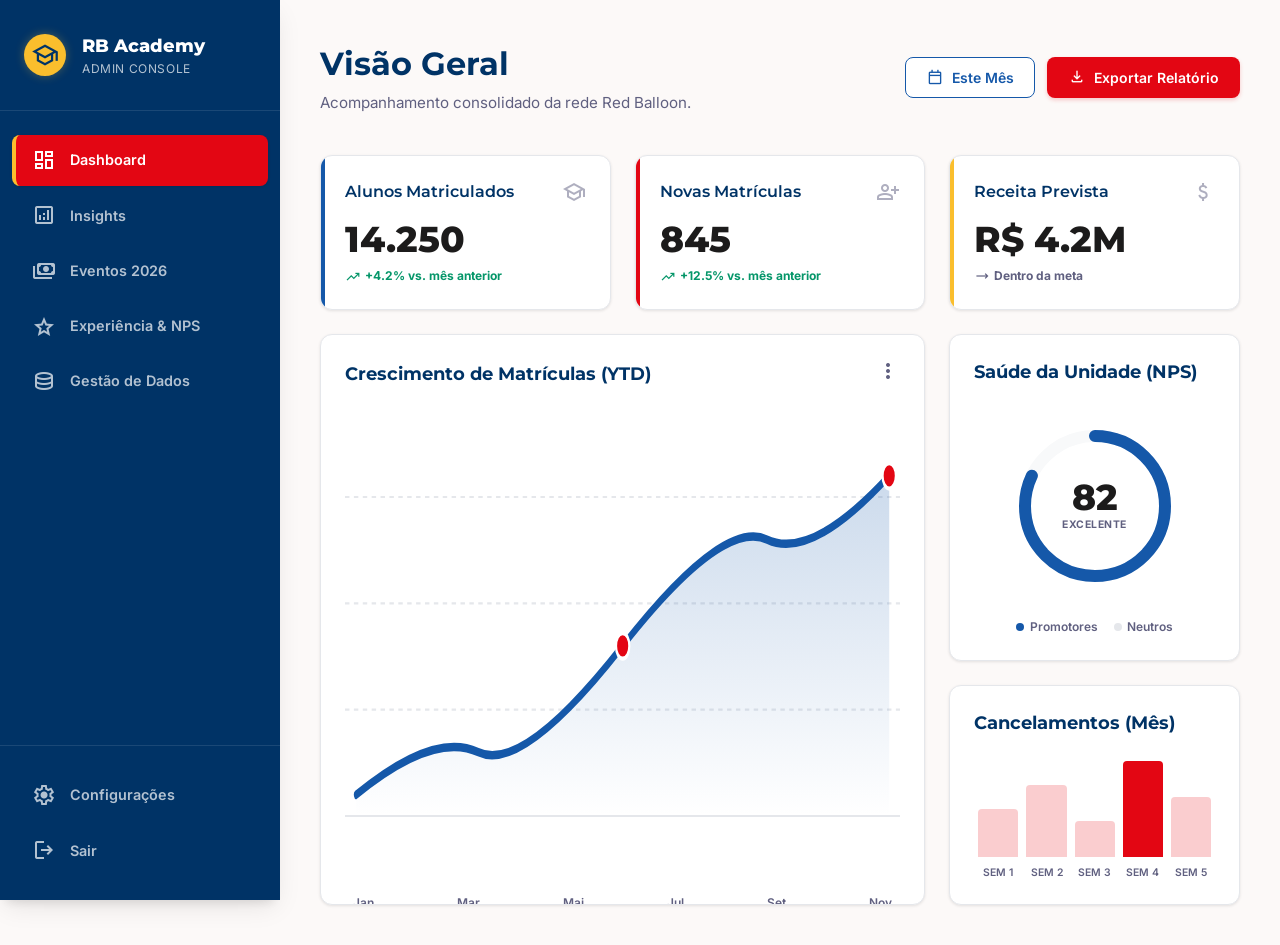
==== commit 6ed904b2: "Versao 1.3" ====
--- a/dashboard.html
+++ b/dashboard.html
@@ -6,7 +6,7 @@
   <title>Red Balloon - Dashboard Consolidado</title>
   
   <!-- CSS Link -->
-  <link rel="stylesheet" href="styles.css">
+  <link rel="stylesheet" href="styles.css?v=2">
   
   <!-- Material Symbols for Premium Icons -->
   <link href="https://fonts.googleapis.com/css2?family=Material+Symbols+Outlined:opsz,wght,FILL,GRAD@24,400,0,0" rel="stylesheet" />
@@ -84,8 +84,18 @@
         </a>
         <a href="#" class="nav-item" data-target="view-events">
           <span class="material-icons">payments</span>
-          Eventos & ROI
+          Eventos 2026
         </a>
+        <div class="sidebar-submenu" id="events-submenu">
+          <a href="#" class="nav-sub-item active" data-subtarget="events-subview-overview">
+            <span class="material-icons">chevron_right</span>
+            Visão Geral
+          </a>
+          <a href="#" class="nav-sub-item" data-subtarget="events-subview-farmers">
+            <span class="material-icons">chevron_right</span>
+            Farmer's Market 2026
+          </a>
+        </div>
         <a href="#" class="nav-item" data-target="view-nps">
           <span class="material-icons">star</span>
           Experiência & NPS
@@ -93,10 +103,6 @@
         <a href="#" class="nav-item" data-target="view-data">
           <span class="material-icons">database</span>
           Gestão de Dados
-        </a>
-        <a href="#" class="nav-item" data-target="view-farmers-2026">
-          <span class="material-icons">storefront</span>
-          Farmer's Market 2026
         </a>
       </div>
       
@@ -784,7 +790,7 @@
 
 
         <!-- ============================================== -->
-        <!-- VIEW 3: EVENTOS & ROI                          -->
+        <!-- VIEW 3: EVENTOS 2026                           -->
         <!-- ============================================== -->
         <div id="view-events" class="view-section">
           
@@ -798,8 +804,8 @@
                 <span style="font-size: 0.8rem; color: var(--border-color);">|</span>
                 <span style="font-size: 0.75rem; color: var(--text-muted); font-weight: 700; text-transform: uppercase; letter-spacing: 0.05em;">Análise Detalhada</span>
               </div>
-              <h2>Farmer's Market Q3</h2>
-              <p>Visão geral de engajamento, satisfação e impacto financeiro.</p>
+              <h2>Eventos 2026</h2>
+              <p>Visão geral e relatórios de performance dos eventos escolares.</p>
             </div>
             
             <div class="header-actions">
@@ -814,254 +820,536 @@
             </div>
           </div>
 
-          <!-- DESKTOP WORKSPACE LAYOUT (Visible on Desktop) -->
-          <div class="desktop-only-grid dashboard-grid">
-            
-            <!-- KPI 1: Impacto Financeiro -->
-            <div class="card kpi-card tertiary-accent">
-              <div class="kpi-header">
-                <h3>Impacto Financeiro</h3>
-                <span class="material-icons kpi-icon">account_balance_wallet</span>
-              </div>
-              <div class="kpi-value">R$ 42.500</div>
-              <div class="kpi-trend trend-up">
-                <span class="material-icons" style="font-size: 16px;">trending_up</span>
-                <span>+15% vs. edição anterior</span>
-              </div>
-            </div>
-
-            <!-- KPI 2: Engajamento Total -->
-            <div class="card kpi-card primary-accent">
-              <div class="kpi-header">
-                <h3>Engajamento Total</h3>
-                <span class="material-icons kpi-icon">groups</span>
-              </div>
-              <div class="kpi-value">78%</div>
-              <div class="kpi-trend trend-up">
-                <span class="material-icons" style="font-size: 16px;">trending_up</span>
-                <span>Part. da base de alunos</span>
-              </div>
-            </div>
-
-            <!-- KPI 3: Satisfação (NPS) -->
-            <div class="card kpi-card yellow-accent">
-              <div class="kpi-header">
-                <h3>Satisfação (NPS)</h3>
-                <span class="material-icons kpi-icon">sentiment_very_satisfied</span>
-              </div>
-              <div class="kpi-value">4.8<span style="font-size: 1rem; color: var(--text-muted);">/5</span></div>
-              <div class="star-rating" style="margin-top: 0.25rem;">
-                <span class="material-icons">star</span>
-                <span class="material-icons">star</span>
-                <span class="material-icons">star</span>
-                <span class="material-icons">star</span>
-                <span class="material-icons">star_half</span>
-              </div>
-            </div>
-
-            <!-- Funil de Engajamento Chart Card -->
-            <div class="card chart-card" style="grid-column: span 8;">
-              <div class="chart-card-header" style="border-bottom: 1px solid var(--border-color); padding-bottom: 0.75rem; margin-bottom: 1.25rem;">
-                <h3>Funil de Engajamento</h3>
-                <button class="chart-menu-btn">
-                  <span class="material-icons">more_horiz</span>
-                </button>
-              </div>
+          <!-- Segmented Control for Sub-tabs (Unifying Mobile & Desktop) -->
+          <div class="segmented-control">
+            <button class="segmented-control-btn active" data-subtarget="events-subview-overview">
+              <span class="material-icons" style="font-size: 16px;">dashboard</span>
+              Visão Geral
+            </button>
+            <button class="segmented-control-btn" data-subtarget="events-subview-farmers">
+              <span class="material-icons" style="font-size: 16px;">school</span>
+              Farmer's Market 2026
+            </button>
+          </div>
+
+          <!-- SUB-VIEW 1: VISÃO GERAL (ROI & HISTÓRICO) -->
+          <div id="events-subview-overview" class="subview-section active">
+            <!-- DESKTOP WORKSPACE LAYOUT (Visible on Desktop) -->
+            <div class="desktop-only-grid dashboard-grid">
               
-              <div style="display: flex; align-items: center; justify-content: center; gap: 2.5rem; flex: 1; min-height: 250px;">
-                <!-- Funnel SVG/HTML Representation -->
-                <div class="funnel-container" style="max-width: 320px;">
-                  <div class="funnel-stage invited">
-                    <span>Convidados (1.200)</span>
-                  </div>
-                  <span class="material-icons funnel-arrow">arrow_downward</span>
-                  <div class="funnel-stage confirmed">
-                    <span>Confirmados (1.050)</span>
-                  </div>
-                  <span class="material-icons funnel-arrow">arrow_downward</span>
-                  <div class="funnel-stage attended">
-                    <span>Participantes (936)</span>
-                  </div>
+              <!-- KPI 1: Impacto Financeiro -->
+              <div class="card kpi-card tertiary-accent">
+                <div class="kpi-header">
+                  <h3>Impacto Financeiro</h3>
+                  <span class="material-icons kpi-icon">account_balance_wallet</span>
+                </div>
+                <div class="kpi-value">R$ 42.500</div>
+                <div class="kpi-trend trend-up">
+                  <span class="material-icons" style="font-size: 16px;">trending_up</span>
+                  <span>+15% vs. edição anterior</span>
+                </div>
+              </div>
+
+              <!-- KPI 2: Engajamento Total -->
+              <div class="card kpi-card primary-accent">
+                <div class="kpi-header">
+                  <h3>Engajamento Total</h3>
+                  <span class="material-icons kpi-icon">groups</span>
+                </div>
+                <div class="kpi-value">78%</div>
+                <div class="kpi-trend trend-up">
+                  <span class="material-icons" style="font-size: 16px;">trending_up</span>
+                  <span>Part. da base de alunos</span>
+                </div>
+              </div>
+
+              <!-- KPI 3: Satisfação (NPS) -->
+              <div class="card kpi-card yellow-accent">
+                <div class="kpi-header">
+                  <h3>Satisfação (NPS)</h3>
+                  <span class="material-icons kpi-icon">sentiment_very_satisfied</span>
+                </div>
+                <div class="kpi-value">4.8<span style="font-size: 1rem; color: var(--text-muted);">/5</span></div>
+                <div class="star-rating" style="margin-top: 0.25rem;">
+                  <span class="material-icons">star</span>
+                  <span class="material-icons">star</span>
+                  <span class="material-icons">star</span>
+                  <span class="material-icons">star</span>
+                  <span class="material-icons">star_half</span>
+                </div>
+              </div>
+
+              <!-- Funil de Engajamento Chart Card -->
+              <div class="card chart-card" style="grid-column: span 8;">
+                <div class="chart-card-header" style="border-bottom: 1px solid var(--border-color); padding-bottom: 0.75rem; margin-bottom: 1.25rem;">
+                  <h3>Funil de Engajamento</h3>
+                  <button class="chart-menu-btn">
+                    <span class="material-icons">more_horiz</span>
+                  </button>
                 </div>
                 
-                <!-- Funnel Key Insights Box -->
-                <div style="background-color: var(--surface-gray); border: 1px solid var(--border-color); border-radius: var(--radius-md); padding: 1.25rem; max-width: 250px; width: 100%;">
-                  <h4 style="font-family: var(--font-headline); font-size: 0.85rem; font-weight: 700; color: var(--deep-blue); display: flex; align-items: center; gap: 6px; margin-bottom: 0.75rem;">
-                    <span class="material-icons" style="font-size: 16px; color: var(--deep-blue-light);">insights</span>
-                    Principais Conclusões
+                <div style="display: flex; align-items: center; justify-content: center; gap: 2.5rem; flex: 1; min-height: 250px;">
+                  <!-- Funnel SVG/HTML Representation -->
+                  <div class="funnel-container" style="max-width: 320px;">
+                    <div class="funnel-stage invited">
+                      <span>Convidados (1.200)</span>
+                    </div>
+                    <span class="material-icons funnel-arrow">arrow_downward</span>
+                    <div class="funnel-stage confirmed">
+                      <span>Confirmados (1.050)</span>
+                    </div>
+                    <span class="material-icons funnel-arrow">arrow_downward</span>
+                    <div class="funnel-stage attended">
+                      <span>Participantes (936)</span>
+                    </div>
+                  </div>
+                  
+                  <!-- Funnel Key Insights Box -->
+                  <div style="background-color: var(--surface-gray); border: 1px solid var(--border-color); border-radius: var(--radius-md); padding: 1.25rem; max-width: 250px; width: 100%;">
+                    <h4 style="font-family: var(--font-headline); font-size: 0.85rem; font-weight: 700; color: var(--deep-blue); display: flex; align-items: center; gap: 6px; margin-bottom: 0.75rem;">
+                      <span class="material-icons" style="font-size: 16px; color: var(--deep-blue-light);">insights</span>
+                      Principais Conclusões
+                    </h4>
+                    <ul style="list-style: none; display: flex; flex-direction: column; gap: 0.5rem; font-size: 0.8rem; color: var(--text-muted); line-height: 1.4;">
+                      <li style="display: flex; gap: 6px;">
+                        <span style="color: var(--primary-red); font-weight: bold;">•</span>
+                        Alta taxa de conversão (89%) de confirmados para presentes.
+                      </li>
+                      <li style="display: flex; gap: 6px;">
+                        <span style="color: var(--primary-red); font-weight: bold;">•</span>
+                        Participação cresceu 12% no segmento Teens em relação ao ano anterior.
+                      </li>
+                    </ul>
+                  </div>
+                </div>
+              </div>
+
+              <!-- ROI & Retenção Panel -->
+              <div class="card side-panel-column" style="grid-column: span 4;">
+                <h3 class="cancellations-title" style="margin-bottom: 0.5rem;">ROI & Retenção</h3>
+                <p style="font-size: 0.75rem; color: var(--text-muted); margin-bottom: 1.25rem;">Impacto na rematrícula</p>
+                
+                <div class="pareto-list" style="gap: 1.5rem;">
+                  <!-- Participant -->
+                  <div>
+                    <div class="pareto-bar-label-group">
+                      <span>Participaram do Evento</span>
+                      <span style="color: var(--success-green);">94% Renovarão</span>
+                    </div>
+                    <div class="pareto-bar-track">
+                      <div class="pareto-bar-fill" id="roibar1" style="background-color: var(--success-green);"></div>
+                    </div>
+                  </div>
+                  <!-- Non-Participant -->
+                  <div>
+                    <div class="pareto-bar-label-group">
+                      <span>Não Participaram</span>
+                      <span>72% Renovarão</span>
+                    </div>
+                    <div class="pareto-bar-track">
+                      <div class="pareto-bar-fill" id="roibar2" style="background-color: var(--text-muted);"></div>
+                    </div>
+                  </div>
+                </div>
+                
+                <div style="margin-top: 1rem; border-top: 1px solid var(--border-color); padding-top: 1rem; background-color: var(--brand-yellow-light); border-radius: var(--radius-md); padding: 0.75rem; border: 1px dashed var(--brand-yellow);">
+                  <p style="font-size: 0.75rem; color: #7f6000; line-height: 1.4; display: flex; gap: 6px; align-items: flex-start;">
+                    <span class="material-icons" style="font-size: 16px; margin-top: 2px;">info</span>
+                    <span>Alunos que participam do Farmer's Market têm uma taxa de retenção <strong>22% maior</strong>, justificando plenamente o investimento de R$ 12.000 no evento.</span>
+                  </p>
+                </div>
+              </div>
+
+            </div> <!-- End Desktop Grid -->
+
+            <!-- MOBILE WORKSPACE LAYOUT (Visible on Mobile) -->
+            <div class="mobile-featured-section">
+              
+              <!-- Mobile Header context -->
+              <div style="margin-bottom: 0.5rem;">
+                <h2 style="font-family: var(--font-headline); font-size: 1.5rem; font-weight: 700; color: var(--deep-blue-light);">Farmer's Market Analysis</h2>
+                <p style="font-size: 0.85rem; color: var(--text-muted); margin-top: 4px;">Post-event performance and financial impact review.</p>
+                <div style="display: flex; gap: 8px; margin-top: 8px;">
+                  <span style="font-size: 9px; font-weight: 700; color: var(--primary-red); background-color: var(--error-red-light); padding: 2px 8px; border-radius: 99px;">Concluído: 12 Out</span>
+                  <span style="font-size: 9px; font-weight: 700; color: var(--deep-blue-light); background-color: rgba(53, 49, 165, 0.1); padding: 2px 8px; border-radius: 99px;">Region: SP</span>
+                </div>
+              </div>
+
+              <!-- Card 1: Funil de Engajamento -->
+              <div class="card">
+                <div style="display: flex; justify-content: space-between; align-items: center; margin-bottom: 1.25rem;">
+                  <h4 class="nps-label" style="font-size: 0.75rem;">Engagement Funnel</h4>
+                  <span class="material-icons" style="color: var(--deep-blue-light); font-size: 20px;">filter_alt</span>
+                </div>
+                
+                <div class="pareto-list">
+                  <!-- Invited -->
+                  <div>
+                    <div class="pareto-bar-label-group">
+                      <span style="font-size: 0.8rem; font-weight: 500;">Invited Base</span>
+                      <span style="font-size: 0.8rem; font-weight: 700;">1,200</span>
+                    </div>
+                    <div class="pareto-bar-track" style="height: 6px;">
+                      <div class="pareto-bar-fill gray" style="width: 100%;"></div>
+                    </div>
+                  </div>
+                  <!-- RSVP -->
+                  <div>
+                    <div class="pareto-bar-label-group">
+                      <span style="font-size: 0.8rem; font-weight: 500;">RSVP Yes</span>
+                      <span style="font-size: 0.8rem; font-weight: 700;">850</span>
+                    </div>
+                    <div class="pareto-bar-track" style="height: 6px;">
+                      <div class="pareto-bar-fill yellow" id="mevent1"></div>
+                    </div>
+                  </div>
+                  <!-- Attended -->
+                  <div>
+                    <div class="pareto-bar-label-group">
+                      <span style="font-size: 0.8rem; font-weight: 500;">Attended</span>
+                      <span style="font-size: 0.8rem; font-weight: 700; color: var(--deep-blue-light);">720 (60%)</span>
+                    </div>
+                    <div class="pareto-bar-track" style="height: 6px;">
+                      <div class="pareto-bar-fill blue" id="mevent2"></div>
+                    </div>
+                  </div>
+                </div>
+              </div>
+
+              <!-- Card 2: Satisfação Média (Blue Highlight Card) -->
+              <div class="card satisfaction-blue-card">
+                <h4 style="font-size: 0.75rem; text-transform: uppercase; letter-spacing: 0.05em; opacity: 0.8;">Average Satisfaction</h4>
+                <div class="satisfaction-value" style="margin-top: 0.5rem;">
+                  9.2<span>/10</span>
+                </div>
+                
+                <div class="star-rating">
+                  <span class="material-icons">star</span>
+                  <span class="material-icons">star</span>
+                  <span class="material-icons">star</span>
+                  <span class="material-icons">star</span>
+                  <span class="material-icons" style="font-variation-settings: 'FILL' 0;">star_half</span>
+                </div>
+                <p style="font-size: 0.7rem; opacity: 0.7; margin-top: 0.75rem;">Baseado em 450 pesquisas pós-evento</p>
+              </div>
+
+              <!-- Card 3: Correlação de Retenção -->
+              <div class="card">
+                <div style="display: flex; justify-content: space-between; align-items: center; margin-bottom: 1.25rem;">
+                  <h4 class="nps-label" style="font-size: 0.75rem;">Retention Correlation</h4>
+                  <span class="material-icons" style="color: var(--primary-red); font-size: 20px;">trending_up</span>
+                </div>
+                
+                <div style="display: grid; grid-template-columns: 1fr 1fr; gap: 12px; text-align: center; margin-bottom: 0.75rem;">
+                  <div style="background-color: var(--surface-gray); border: 1px solid var(--border-color); border-radius: var(--radius-md); padding: 0.75rem;">
+                    <span style="font-size: 0.7rem; color: var(--text-muted); display: block; margin-bottom: 4px;">Participants</span>
+                    <strong style="font-size: 1.75rem; color: var(--deep-blue-light); display: block;">88%</strong>
+                    <span style="font-size: 9px; color: var(--success-green); font-weight: bold; display: flex; align-items: center; justify-content: center; gap: 2px;">
+                      <span class="material-icons" style="font-size: 10px;">arrow_upward</span> +5% vs avg
+                    </span>
+                  </div>
+                  
+                  <div style="background-color: var(--surface-gray); border: 1px solid var(--border-color); border-radius: var(--radius-md); padding: 0.75rem; opacity: 0.7;">
+                    <span style="font-size: 0.7rem; color: var(--text-muted); display: block; margin-bottom: 4px;">Non-Participants</span>
+                    <strong style="font-size: 1.75rem; color: var(--text-main); display: block;">76%</strong>
+                    <span style="font-size: 9px; color: var(--text-muted); display: block; margin-top: 4px;">Baseline renewal</span>
+                  </div>
+                </div>
+                <p style="font-size: 0.75rem; color: var(--text-muted); text-align: center; font-style: italic; border-top: 1px solid var(--border-color); padding-top: 0.75rem;">
+                  Alunos presentes demonstraram maior probabilidade de renovar para o próximo período.
+                </p>
+              </div>
+
+              <!-- Card 4: Impacto Financeiro Estimado -->
+              <div class="card" style="border-left: 4px solid var(--primary-red);">
+                <h4 class="nps-label" style="font-size: 0.75rem; margin-bottom: 0.5rem;">Impacto Financeiro Estimado</h4>
+                <div style="display: flex; align-items: baseline; gap: 6px;">
+                  <span class="kpi-value" style="font-size: 2.25rem; color: var(--primary-red);">R$ 145k</span>
+                  <span style="font-size: 0.8rem; color: var(--text-muted);">Receita Retida</span>
+                </div>
+                
+                <div style="display: grid; grid-template-columns: 1fr 1fr; gap: 12px; margin-top: 1rem; border-top: 1px solid var(--border-color); padding-top: 1rem;">
+                  <div>
+                    <span style="font-size: 0.7rem; color: var(--text-muted); display: block;">Custo do Evento</span>
+                    <strong style="font-size: 1.15rem; color: var(--text-main);">R$ 12k</strong>
+                  </div>
+                  <div>
+                    <span style="font-size: 0.7rem; color: var(--text-muted); display: block;">ROI do Evento</span>
+                    <strong style="font-size: 1.15rem; color: var(--success-green);">1100%</strong>
+                  </div>
+                </div>
+              </div>
+
+            </div> <!-- End Mobile Layout -->
+          </div> <!-- End Overview Subview -->
+
+          <!-- SUB-VIEW 2: FARMER'S MARKET 2026 -->
+          <div id="events-subview-farmers" class="subview-section">
+            <!-- DESKTOP WORKSPACE LAYOUT (Visible on Desktop) -->
+            <div class="desktop-only-grid dashboard-grid">
+              
+              <!-- KPI 1: Base Total -->
+              <div class="card kpi-card tertiary-accent">
+                <div class="kpi-header">
+                  <h3>Base Total da Escola</h3>
+                  <span class="material-icons kpi-icon">school</span>
+                </div>
+                <div class="kpi-value">192</div>
+                <div class="kpi-trend trend-neutral">
+                  <span>Alunos ativos matriculados</span>
+                </div>
+              </div>
+
+              <!-- KPI 2: Inscritos no Evento -->
+              <div class="card kpi-card yellow-accent">
+                <div class="kpi-header">
+                  <h3>Inscritos no Evento</h3>
+                  <span class="material-icons kpi-icon">how_to_reg</span>
+                </div>
+                <div class="kpi-value" style="color: var(--brand-yellow);">36.5%</div>
+                <div class="kpi-trend trend-up">
+                  <span>70 confirmados</span>
+                </div>
+              </div>
+
+              <!-- KPI 3: Oportunidade de Base -->
+              <div class="card kpi-card primary-accent">
+                <div class="kpi-header">
+                  <h3 style="color: var(--primary-red);">Oportunidade de Base</h3>
+                  <span class="material-icons kpi-icon" style="color: var(--primary-red);">warning</span>
+                </div>
+                <div class="kpi-value" style="color: var(--primary-red);">63.5%</div>
+                <div class="kpi-trend trend-down">
+                  <span>122 alunos ausentes (Target)</span>
+                </div>
+              </div>
+
+              <!-- Chart Card: Engajamento por Nível Pedagógico -->
+              <div class="card chart-card" style="grid-column: span 8;">
+                <div class="chart-card-header" style="border-bottom: 1px solid var(--border-color); padding-bottom: 0.5rem; margin-bottom: 1.5rem;">
+                  <h3>Engajamento por Nível Pedagógico</h3>
+                </div>
+                
+                <div class="pareto-list" style="padding-right: 1rem; gap: 0.8rem;">
+                  <!-- K1 -->
+                  <div>
+                    <div class="pareto-bar-label-group" style="font-size: 0.75rem;">
+                      <span>K1 (1 aluno)</span>
+                      <span>7%</span>
+                    </div>
+                    <div class="pareto-bar-track" style="height: 8px;">
+                      <div class="pareto-bar-fill" id="fm-bar-k1" style="background-color: var(--deep-blue-light);"></div>
+                    </div>
+                  </div>
+                  <!-- K2 -->
+                  <div>
+                    <div class="pareto-bar-label-group" style="font-size: 0.75rem;">
+                      <span>K2 (12 alunos)</span>
+                      <span>86%</span>
+                    </div>
+                    <div class="pareto-bar-track" style="height: 8px;">
+                      <div class="pareto-bar-fill" id="fm-bar-k2" style="background-color: var(--deep-blue-light);"></div>
+                    </div>
+                  </div>
+                  <!-- J -->
+                  <div>
+                    <div class="pareto-bar-label-group" style="font-size: 0.75rem;">
+                      <span>J (14 alunos)</span>
+                      <span>100%</span>
+                    </div>
+                    <div class="pareto-bar-track" style="height: 8px;">
+                      <div class="pareto-bar-fill" id="fm-bar-j" style="background-color: var(--deep-blue-light);"></div>
+                    </div>
+                  </div>
+                  <!-- J1 -->
+                  <div>
+                    <div class="pareto-bar-label-group" style="font-size: 0.75rem;">
+                      <span>J1 (10 alunos)</span>
+                      <span>71%</span>
+                    </div>
+                    <div class="pareto-bar-track" style="height: 8px;">
+                      <div class="pareto-bar-fill" id="fm-bar-j1" style="background-color: var(--deep-blue-light);"></div>
+                    </div>
+                  </div>
+                  <!-- J2 -->
+                  <div>
+                    <div class="pareto-bar-label-group" style="font-size: 0.75rem;">
+                      <span>J2 (11 alunos)</span>
+                      <span>79%</span>
+                    </div>
+                    <div class="pareto-bar-track" style="height: 8px;">
+                      <div class="pareto-bar-fill" id="fm-bar-j2" style="background-color: var(--deep-blue-light);"></div>
+                    </div>
+                  </div>
+                  <!-- T1 -->
+                  <div>
+                    <div class="pareto-bar-label-group" style="font-size: 0.75rem;">
+                      <span>T1 (10 alunos)</span>
+                      <span>71%</span>
+                    </div>
+                    <div class="pareto-bar-track" style="height: 8px;">
+                      <div class="pareto-bar-fill" id="fm-bar-t1" style="background-color: var(--deep-blue-light);"></div>
+                    </div>
+                  </div>
+                  <!-- T2 -->
+                  <div>
+                    <div class="pareto-bar-label-group" style="font-size: 0.75rem;">
+                      <span>T2 (4 alunos)</span>
+                      <span>29%</span>
+                    </div>
+                    <div class="pareto-bar-track" style="height: 8px;">
+                      <div class="pareto-bar-fill" id="fm-bar-t2" style="background-color: var(--deep-blue-light);"></div>
+                    </div>
+                  </div>
+                  <!-- T3 -->
+                  <div>
+                    <div class="pareto-bar-label-group" style="font-size: 0.75rem;">
+                      <span>T3 (3 alunos)</span>
+                      <span>21%</span>
+                    </div>
+                    <div class="pareto-bar-track" style="height: 8px;">
+                      <div class="pareto-bar-fill" id="fm-bar-t3" style="background-color: var(--deep-blue-light);"></div>
+                    </div>
+                  </div>
+                  <!-- T4 -->
+                  <div>
+                    <div class="pareto-bar-label-group" style="font-size: 0.75rem; color: var(--primary-red);">
+                      <span>T4 (2 alunos - Turma Crítica)</span>
+                      <span>14%</span>
+                    </div>
+                    <div class="pareto-bar-track" style="height: 8px;">
+                      <div class="pareto-bar-fill" id="fm-bar-t4" style="background-color: var(--primary-red);"></div>
+                    </div>
+                  </div>
+                  <!-- T5 -->
+                  <div>
+                    <div class="pareto-bar-label-group" style="font-size: 0.75rem; color: var(--primary-red);">
+                      <span>T5 (0 alunos - Turma Crítica)</span>
+                      <span>0%</span>
+                    </div>
+                    <div class="pareto-bar-track" style="height: 8px;">
+                      <div class="pareto-bar-fill" id="fm-bar-t5" style="background-color: var(--primary-red);"></div>
+                    </div>
+                  </div>
+                  <!-- T6 -->
+                  <div>
+                    <div class="pareto-bar-label-group" style="font-size: 0.75rem; color: var(--primary-red);">
+                      <span>T6 (0 alunos - Turma Crítica)</span>
+                      <span>0%</span>
+                    </div>
+                    <div class="pareto-bar-track" style="height: 8px;">
+                      <div class="pareto-bar-fill" id="fm-bar-t6" style="background-color: var(--primary-red);"></div>
+                    </div>
+                  </div>
+                  <!-- Leads -->
+                  <div>
+                    <div class="pareto-bar-label-group" style="font-size: 0.75rem; color: var(--brand-yellow);">
+                      <span>Leads / Convidados (3 convidados)</span>
+                      <span>21%</span>
+                    </div>
+                    <div class="pareto-bar-track" style="height: 8px;">
+                      <div class="pareto-bar-fill" id="fm-bar-leads" style="background-color: var(--brand-yellow);"></div>
+                    </div>
+                  </div>
+                </div>
+              </div>
+
+              <!-- Insights Column -->
+              <div class="card side-panel-column" style="grid-column: span 4;">
+                <h3 class="cancellations-title" style="margin-bottom: 0.5rem;">Insights Estratégicos</h3>
+                <p style="font-size: 0.75rem; color: var(--text-muted); margin-bottom: 1rem;">Análise de conversão e reativação</p>
+                
+                <!-- Growth Box -->
+                <div class="box-highlight-gray">
+                  <h4 class="box-heading text-blue">
+                    <span class="material-icons" style="font-size: 16px; color: var(--deep-blue-light);">trending_up</span>
+                    Crescimento de Inscrições
                   </h4>
-                  <ul style="list-style: none; display: flex; flex-direction: column; gap: 0.5rem; font-size: 0.8rem; color: var(--text-muted); line-height: 1.4;">
-                    <li style="display: flex; gap: 6px;">
-                      <span style="color: var(--primary-red); font-weight: bold;">•</span>
-                      Alta taxa de conversão (89%) de confirmados para presentes.
-                    </li>
-                    <li style="display: flex; gap: 6px;">
-                      <span style="color: var(--primary-red); font-weight: bold;">•</span>
-                      Participação cresceu 12% no segmento Teens em relação ao ano anterior.
-                    </li>
-                  </ul>
-                </div>
-              </div>
-            </div>
-
-            <!-- ROI & Retenção Panel -->
-            <div class="card side-panel-column" style="grid-column: span 4;">
-              <h3 class="cancellations-title" style="margin-bottom: 0.5rem;">ROI & Retenção</h3>
-              <p style="font-size: 0.75rem; color: var(--text-muted); margin-bottom: 1.25rem;">Impacto na rematrícula</p>
+                  <p class="box-metric text-blue">+84%</p>
+                  <p class="box-desc">38 &rarr; 70 alunos em 17 dias. Taxa de adesão anterior de 19.5% subiu para 36.5% (+17 p.p.).</p>
+                </div>
+
+                <!-- Critical Levels Box -->
+                <div class="box-highlight-gray">
+                  <h4 class="box-heading text-red">
+                    <span class="material-icons" style="font-size: 16px;">gavel</span>
+                    Turmas Críticas Reativadas
+                  </h4>
+                  <p class="box-metric text-red">3 Níveis</p>
+                  <p class="box-desc">T2, T3 e T4 saíram da zona crítica. Reativação previne evasão escolar nos próximos semestres.</p>
+                </div>
+
+                <!-- Segmented Box -->
+                <div class="box-highlight-gray">
+                  <h4 class="box-heading text-yellow">
+                    <span class="material-icons" style="font-size: 16px;">gps_fixed</span>
+                    Ativação Segmentada (5-9 anos)
+                  </h4>
+                  <p class="box-metric text-yellow">+233% no J1</p>
+                  <p class="box-desc">K2 cresceu +140%, J cresceu +56%. Foco no público com maior LTV potencial dentro da escola.</p>
+                </div>
+
+                <!-- Revenue Opportunity Box -->
+                <div class="box-highlight-gray accent-blue">
+                  <h4 class="box-heading text-main">
+                    <span class="material-icons" style="font-size: 16px;">attach_money</span>
+                    Oportunidade de Receita Ativa
+                  </h4>
+                  <p class="box-metric text-main">122 Alunos Disponíveis</p>
+                  <p class="box-desc">T5 e T6 têm 0 inscrições (prioridade máxima). Cada 10% de conversão representa +12 alunos ativos no evento.</p>
+                </div>
+
+              </div>
+
+            </div> <!-- End Desktop Grid -->
+
+            <!-- MOBILE WORKSPACE LAYOUT (Visible on Mobile) -->
+            <div class="mobile-featured-section">
               
-              <div class="pareto-list" style="gap: 1.5rem;">
-                <!-- Participant -->
-                <div>
-                  <div class="pareto-bar-label-group">
-                    <span>Participaram do Evento</span>
-                    <span style="color: var(--success-green);">94% Renovarão</span>
-                  </div>
-                  <div class="pareto-bar-track">
-                    <div class="pareto-bar-fill" id="roibar1" style="background-color: var(--success-green);"></div>
-                  </div>
-                </div>
-                <!-- Non-Participant -->
-                <div>
-                  <div class="pareto-bar-label-group">
-                    <span>Não Participaram</span>
-                    <span>72% Renovarão</span>
-                  </div>
-                  <div class="pareto-bar-track">
-                    <div class="pareto-bar-fill" id="roibar2" style="background-color: var(--text-muted);"></div>
-                  </div>
-                </div>
-              </div>
-              
-              <div style="margin-top: 1rem; border-top: 1px solid var(--border-color); padding-top: 1rem; background-color: var(--brand-yellow-light); border-radius: var(--radius-md); padding: 0.75rem; border: 1px dashed var(--brand-yellow);">
-                <p style="font-size: 0.75rem; color: #7f6000; line-height: 1.4; display: flex; gap: 6px; align-items: flex-start;">
-                  <span class="material-icons" style="font-size: 16px; margin-top: 2px;">info</span>
-                  <span>Alunos que participam do Farmer's Market têm uma taxa de retenção <strong>22% maior</strong>, justificando plenamente o investimento de R$ 12.000 no evento.</span>
-                </p>
-              </div>
-            </div>
-
-          </div> <!-- End Desktop Grid -->
-
-          <!-- MOBILE WORKSPACE LAYOUT (Visible on Mobile) -->
-          <div class="mobile-featured-section">
-            
-            <!-- Mobile Header context -->
-            <div style="margin-bottom: 0.5rem;">
-              <h2 style="font-family: var(--font-headline); font-size: 1.5rem; font-weight: 700; color: var(--deep-blue-light);">Farmer's Market Analysis</h2>
-              <p style="font-size: 0.85rem; color: var(--text-muted); margin-top: 4px;">Post-event performance and financial impact review.</p>
-              <div style="display: flex; gap: 8px; margin-top: 8px;">
-                <span style="font-size: 9px; font-weight: 700; color: var(--primary-red); background-color: var(--error-red-light); padding: 2px 8px; border-radius: 99px;">Concluído: 12 Out</span>
-                <span style="font-size: 9px; font-weight: 700; color: var(--deep-blue-light); background-color: rgba(53, 49, 165, 0.1); padding: 2px 8px; border-radius: 99px;">Região: SP</span>
-              </div>
-            </div>
-
-            <!-- Card 1: Funil de Engajamento -->
-            <div class="card">
-              <div style="display: flex; justify-content: space-between; align-items: center; margin-bottom: 1.25rem;">
-                <h4 class="nps-label" style="font-size: 0.75rem;">Engagement Funnel</h4>
-                <span class="material-icons" style="color: var(--deep-blue-light); font-size: 20px;">filter_alt</span>
-              </div>
-              
-              <div class="pareto-list">
-                <!-- Invited -->
-                <div>
-                  <div class="pareto-bar-label-group">
-                    <span style="font-size: 0.8rem; font-weight: 500;">Invited Base</span>
-                    <span style="font-size: 0.8rem; font-weight: 700;">1,200</span>
-                  </div>
-                  <div class="pareto-bar-track" style="height: 6px;">
-                    <div class="pareto-bar-fill gray" style="width: 100%;"></div>
-                  </div>
-                </div>
-                <!-- RSVP -->
-                <div>
-                  <div class="pareto-bar-label-group">
-                    <span style="font-size: 0.8rem; font-weight: 500;">RSVP Yes</span>
-                    <span style="font-size: 0.8rem; font-weight: 700;">850</span>
-                  </div>
-                  <div class="pareto-bar-track" style="height: 6px;">
-                    <div class="pareto-bar-fill yellow" id="mevent1"></div>
-                  </div>
-                </div>
-                <!-- Attended -->
-                <div>
-                  <div class="pareto-bar-label-group">
-                    <span style="font-size: 0.8rem; font-weight: 500;">Attended</span>
-                    <span style="font-size: 0.8rem; font-weight: 700; color: var(--deep-blue-light);">720 (60%)</span>
-                  </div>
-                  <div class="pareto-bar-track" style="height: 6px;">
-                    <div class="pareto-bar-fill blue" id="mevent2"></div>
-                  </div>
-                </div>
-              </div>
-            </div>
-
-            <!-- Card 2: Satisfação Média (Blue Highlight Card) -->
-            <div class="card satisfaction-blue-card">
-              <h4 style="font-size: 0.75rem; text-transform: uppercase; letter-spacing: 0.05em; opacity: 0.8;">Average Satisfaction</h4>
-              <div class="satisfaction-value" style="margin-top: 0.5rem;">
-                9.2<span>/10</span>
-              </div>
-              
-              <div class="star-rating">
-                <span class="material-icons">star</span>
-                <span class="material-icons">star</span>
-                <span class="material-icons">star</span>
-                <span class="material-icons">star</span>
-                <span class="material-icons" style="font-variation-settings: 'FILL' 0;">star_half</span>
-              </div>
-              <p style="font-size: 0.7rem; opacity: 0.7; margin-top: 0.75rem;">Baseado em 450 pesquisas pós-evento</p>
-            </div>
-
-            <!-- Card 3: Correlação de Retenção -->
-            <div class="card">
-              <div style="display: flex; justify-content: space-between; align-items: center; margin-bottom: 1.25rem;">
-                <h4 class="nps-label" style="font-size: 0.75rem;">Retention Correlation</h4>
-                <span class="material-icons" style="color: var(--primary-red); font-size: 20px;">trending_up</span>
-              </div>
-              
-              <div style="display: grid; grid-template-columns: 1fr 1fr; gap: 12px; text-align: center; margin-bottom: 0.75rem;">
-                <div style="background-color: var(--surface-gray); border: 1px solid var(--border-color); border-radius: var(--radius-md); padding: 0.75rem;">
-                  <span style="font-size: 0.7rem; color: var(--text-muted); display: block; margin-bottom: 4px;">Participants</span>
-                  <strong style="font-size: 1.75rem; color: var(--deep-blue-light); display: block;">88%</strong>
-                  <span style="font-size: 9px; color: var(--success-green); font-weight: bold; display: flex; align-items: center; justify-content: center; gap: 2px;">
-                    <span class="material-icons" style="font-size: 10px;">arrow_upward</span> +5% vs avg
-                  </span>
-                </div>
-                
-                <div style="background-color: var(--surface-gray); border: 1px solid var(--border-color); border-radius: var(--radius-md); padding: 0.75rem; opacity: 0.7;">
-                  <span style="font-size: 0.7rem; color: var(--text-muted); display: block; margin-bottom: 4px;">Non-Participants</span>
-                  <strong style="font-size: 1.75rem; color: var(--text-main); display: block;">76%</strong>
-                  <span style="font-size: 9px; color: var(--text-muted); display: block; margin-top: 4px;">Baseline renewal</span>
-                </div>
-              </div>
-              <p style="font-size: 0.75rem; color: var(--text-muted); text-align: center; font-style: italic; border-top: 1px solid var(--border-color); padding-top: 0.75rem;">
-                Alunos presentes demonstraram maior probabilidade de renovar para o próximo período.
-              </p>
-            </div>
-
-            <!-- Card 4: Impacto Financeiro Estimado -->
-            <div class="card" style="border-left: 4px solid var(--primary-red);">
-              <h4 class="nps-label" style="font-size: 0.75rem; margin-bottom: 0.5rem;">Impacto Financeiro Estimado</h4>
-              <div style="display: flex; align-items: baseline; gap: 6px;">
-                <span class="kpi-value" style="font-size: 2.25rem; color: var(--primary-red);">R$ 145k</span>
-                <span style="font-size: 0.8rem; color: var(--text-muted);">Receita Retida</span>
-              </div>
-              
-              <div style="display: grid; grid-template-columns: 1fr 1fr; gap: 12px; margin-top: 1rem; border-top: 1px solid var(--border-color); padding-top: 1rem;">
-                <div>
-                  <span style="font-size: 0.7rem; color: var(--text-muted); display: block;">Custo do Evento</span>
-                  <strong style="font-size: 1.15rem; color: var(--text-main);">R$ 12k</strong>
-                </div>
-                <div>
-                  <span style="font-size: 0.7rem; color: var(--text-muted); display: block;">ROI do Evento</span>
-                  <strong style="font-size: 1.15rem; color: var(--success-green);">1100%</strong>
-                </div>
-              </div>
-            </div>
-
-          </div> <!-- End Mobile Layout -->
-
+              <div style="margin-bottom: 0.5rem;">
+                <h2 style="font-family: var(--font-headline); font-size: 1.5rem; font-weight: 700; color: var(--deep-blue-light);">Farmer's Market 2026</h2>
+                <p style="font-size: 0.85rem; color: var(--text-muted); margin-top: 4px;">Relatório de Performance do Evento e Inteligência de Base.</p>
+              </div>
+
+              <!-- Card 1: KPIs Rápidos -->
+              <div class="card">
+                <div style="display: flex; flex-direction: column; gap: 1rem;">
+                  <div>
+                    <span style="font-size: 0.7rem; text-transform: uppercase; color: var(--text-muted);">Base Total da Escola</span>
+                    <p style="font-size: 1.75rem; font-weight: 800; color: var(--deep-blue);">192 alunos</p>
+                  </div>
+                  <div style="border-top: 1px solid var(--border-color); padding-top: 0.75rem;">
+                    <span style="font-size: 0.7rem; text-transform: uppercase; color: var(--text-muted);">Inscritos no Evento</span>
+                    <p style="font-size: 1.75rem; font-weight: 800; color: var(--brand-yellow);">36.5% <span style="font-size: 0.9rem; color: var(--text-muted); font-weight: 600;">(70 confirmados)</span></p>
+                  </div>
+                  <div style="border-top: 1px solid var(--border-color); padding-top: 0.75rem;">
+                    <span style="font-size: 0.7rem; text-transform: uppercase; color: var(--text-muted);">Ausentes (Target)</span>
+                    <p style="font-size: 1.75rem; font-weight: 800; color: var(--primary-red);">63.5% <span style="font-size: 0.9rem; color: var(--text-muted); font-weight: 600;">(122 ausentes)</span></p>
+                  </div>
+                </div>
+              </div>
+
+              <!-- Card 2: Crescimento e Destaques -->
+              <div class="card">
+                <h4 class="nps-label" style="font-size: 0.75rem; margin-bottom: 1rem;">Destaques Estratégicos</h4>
+                <div style="display: flex; flex-direction: column; gap: 12px;">
+                  <div style="background-color: var(--surface-gray); padding: 10px; border-radius: var(--radius-md);">
+                    <strong style="font-size: 0.8rem; color: var(--deep-blue-light); display: block;">+84% em Inscrições</strong>
+                    <span style="font-size: 0.75rem; color: var(--text-muted);">38 para 70 inscritos em 17 dias de ativação.</span>
+                  </div>
+                  <div style="background-color: var(--surface-gray); padding: 10px; border-radius: var(--radius-md);">
+                    <strong style="font-size: 0.8rem; color: var(--primary-red); display: block;">Turmas Críticas Reativadas</strong>
+                    <span style="font-size: 0.75rem; color: var(--text-muted);">Níveis T2, T3 e T4 saíram da zona crítica.</span>
+                  </div>
+                  <div style="background-color: var(--surface-gray); padding: 10px; border-radius: var(--radius-md);">
+                    <strong style="font-size: 0.8rem; color: var(--brand-yellow); display: block;">Ativação Segmentada</strong>
+                    <span style="font-size: 0.75rem; color: var(--text-muted);">Nível J1 cresceu +233% (3 para 10 alunos).</span>
+                  </div>
+                </div>
+              </div>
+
+            </div> <!-- End Mobile Layout -->
+          </div> <!-- End Farmers Subview -->
         </div> <!-- End View Events -->
 
 
@@ -1762,288 +2050,7 @@
         </div> <!-- End View Data -->
 
 
-        <!-- ============================================== -->
-        <!-- VIEW 6: FARMER'S MARKET 2026                   -->
-        <!-- ============================================== -->
-        <div id="view-farmers-2026" class="view-section">
-          
-          <!-- Desktop Page Header -->
-          <div class="page-header">
-            <div class="page-title">
-              <h2>Farmer's Market 2026</h2>
-              <p>Relatório de Performance e Inteligência de Base.</p>
-            </div>
-            <div class="header-actions">
-              <span style="color: var(--primary-red); font-size: 0.85rem; font-weight: 700;">Atualizado dia 09 de maio</span>
-            </div>
-          </div>
-
-          <!-- DESKTOP WORKSPACE LAYOUT (Visible on Desktop) -->
-          <div class="desktop-only-grid dashboard-grid">
-            
-            <!-- KPI 1: Base Total -->
-            <div class="card kpi-card tertiary-accent">
-              <div class="kpi-header">
-                <h3>Base Total da Escola</h3>
-                <span class="material-icons kpi-icon">school</span>
-              </div>
-              <div class="kpi-value">192</div>
-              <div class="kpi-trend trend-neutral">
-                <span>Alunos ativos matriculados</span>
-              </div>
-            </div>
-
-            <!-- KPI 2: Inscritos no Evento -->
-            <div class="card kpi-card yellow-accent">
-              <div class="kpi-header">
-                <h3>Inscritos no Evento</h3>
-                <span class="material-icons kpi-icon">how_to_reg</span>
-              </div>
-              <div class="kpi-value" style="color: var(--brand-yellow);">36.5%</div>
-              <div class="kpi-trend trend-up">
-                <span>70 confirmados</span>
-              </div>
-            </div>
-
-            <!-- KPI 3: Oportunidade de Base -->
-            <div class="card kpi-card primary-accent">
-              <div class="kpi-header">
-                <h3 style="color: var(--primary-red);">Oportunidade de Base</h3>
-                <span class="material-icons kpi-icon" style="color: var(--primary-red);">warning</span>
-              </div>
-              <div class="kpi-value" style="color: var(--primary-red);">63.5%</div>
-              <div class="kpi-trend trend-down">
-                <span>122 alunos ausentes (Target)</span>
-              </div>
-            </div>
-
-            <!-- Chart Card: Engajamento por Nível Pedagógico -->
-            <div class="card chart-card" style="grid-column: span 8;">
-              <div class="chart-card-header" style="border-bottom: 1px solid var(--border-color); padding-bottom: 0.5rem; margin-bottom: 1.5rem;">
-                <h3>Engajamento por Nível Pedagógico</h3>
-              </div>
-              
-              <div class="pareto-list" style="padding-right: 1rem; gap: 0.8rem;">
-                <!-- K1 -->
-                <div>
-                  <div class="pareto-bar-label-group" style="font-size: 0.75rem;">
-                    <span>K1 (1 aluno)</span>
-                    <span>7%</span>
-                  </div>
-                  <div class="pareto-bar-track" style="height: 8px;">
-                    <div class="pareto-bar-fill" id="fm-bar-k1" style="background-color: var(--deep-blue-light);"></div>
-                  </div>
-                </div>
-                <!-- K2 -->
-                <div>
-                  <div class="pareto-bar-label-group" style="font-size: 0.75rem;">
-                    <span>K2 (12 alunos)</span>
-                    <span>86%</span>
-                  </div>
-                  <div class="pareto-bar-track" style="height: 8px;">
-                    <div class="pareto-bar-fill" id="fm-bar-k2" style="background-color: var(--deep-blue-light);"></div>
-                  </div>
-                </div>
-                <!-- J -->
-                <div>
-                  <div class="pareto-bar-label-group" style="font-size: 0.75rem;">
-                    <span>J (14 alunos)</span>
-                    <span>100%</span>
-                  </div>
-                  <div class="pareto-bar-track" style="height: 8px;">
-                    <div class="pareto-bar-fill" id="fm-bar-j" style="background-color: var(--deep-blue-light);"></div>
-                  </div>
-                </div>
-                <!-- J1 -->
-                <div>
-                  <div class="pareto-bar-label-group" style="font-size: 0.75rem;">
-                    <span>J1 (10 alunos)</span>
-                    <span>71%</span>
-                  </div>
-                  <div class="pareto-bar-track" style="height: 8px;">
-                    <div class="pareto-bar-fill" id="fm-bar-j1" style="background-color: var(--deep-blue-light);"></div>
-                  </div>
-                </div>
-                <!-- J2 -->
-                <div>
-                  <div class="pareto-bar-label-group" style="font-size: 0.75rem;">
-                    <span>J2 (11 alunos)</span>
-                    <span>79%</span>
-                  </div>
-                  <div class="pareto-bar-track" style="height: 8px;">
-                    <div class="pareto-bar-fill" id="fm-bar-j2" style="background-color: var(--deep-blue-light);"></div>
-                  </div>
-                </div>
-                <!-- T1 -->
-                <div>
-                  <div class="pareto-bar-label-group" style="font-size: 0.75rem;">
-                    <span>T1 (10 alunos)</span>
-                    <span>71%</span>
-                  </div>
-                  <div class="pareto-bar-track" style="height: 8px;">
-                    <div class="pareto-bar-fill" id="fm-bar-t1" style="background-color: var(--deep-blue-light);"></div>
-                  </div>
-                </div>
-                <!-- T2 -->
-                <div>
-                  <div class="pareto-bar-label-group" style="font-size: 0.75rem;">
-                    <span>T2 (4 alunos)</span>
-                    <span>29%</span>
-                  </div>
-                  <div class="pareto-bar-track" style="height: 8px;">
-                    <div class="pareto-bar-fill" id="fm-bar-t2" style="background-color: var(--deep-blue-light);"></div>
-                  </div>
-                </div>
-                <!-- T3 -->
-                <div>
-                  <div class="pareto-bar-label-group" style="font-size: 0.75rem;">
-                    <span>T3 (3 alunos)</span>
-                    <span>21%</span>
-                  </div>
-                  <div class="pareto-bar-track" style="height: 8px;">
-                    <div class="pareto-bar-fill" id="fm-bar-t3" style="background-color: var(--deep-blue-light);"></div>
-                  </div>
-                </div>
-                <!-- T4 -->
-                <div>
-                  <div class="pareto-bar-label-group" style="font-size: 0.75rem; color: var(--primary-red);">
-                    <span>T4 (2 alunos - Turma Crítica)</span>
-                    <span>14%</span>
-                  </div>
-                  <div class="pareto-bar-track" style="height: 8px;">
-                    <div class="pareto-bar-fill" id="fm-bar-t4" style="background-color: var(--primary-red);"></div>
-                  </div>
-                </div>
-                <!-- T5 -->
-                <div>
-                  <div class="pareto-bar-label-group" style="font-size: 0.75rem; color: var(--primary-red);">
-                    <span>T5 (0 alunos - Turma Crítica)</span>
-                    <span>0%</span>
-                  </div>
-                  <div class="pareto-bar-track" style="height: 8px;">
-                    <div class="pareto-bar-fill" id="fm-bar-t5" style="background-color: var(--primary-red);"></div>
-                  </div>
-                </div>
-                <!-- T6 -->
-                <div>
-                  <div class="pareto-bar-label-group" style="font-size: 0.75rem; color: var(--primary-red);">
-                    <span>T6 (0 alunos - Turma Crítica)</span>
-                    <span>0%</span>
-                  </div>
-                  <div class="pareto-bar-track" style="height: 8px;">
-                    <div class="pareto-bar-fill" id="fm-bar-t6" style="background-color: var(--primary-red);"></div>
-                  </div>
-                </div>
-                <!-- Leads -->
-                <div>
-                  <div class="pareto-bar-label-group" style="font-size: 0.75rem; color: var(--brand-yellow);">
-                    <span>Leads / Convidados (3 convidados)</span>
-                    <span>21%</span>
-                  </div>
-                  <div class="pareto-bar-track" style="height: 8px;">
-                    <div class="pareto-bar-fill" id="fm-bar-leads" style="background-color: var(--brand-yellow);"></div>
-                  </div>
-                </div>
-              </div>
-            </div>
-
-            <!-- Insights Column -->
-            <div class="card side-panel-column" style="grid-column: span 4;">
-              <h3 class="cancellations-title" style="margin-bottom: 0.5rem;">Insights Estratégicos</h3>
-              <p style="font-size: 0.75rem; color: var(--text-muted); margin-bottom: 1rem;">Análise de conversão e reativação</p>
-              
-              <!-- Growth Box -->
-              <div style="background-color: var(--surface-gray); border: 1px solid var(--border-color); border-radius: var(--radius-md); padding: 1rem;">
-                <h4 style="font-size: 0.85rem; font-weight: 700; color: var(--deep-blue); display: flex; align-items: center; gap: 6px; margin-bottom: 0.5rem;">
-                  <span class="material-icons" style="font-size: 16px; color: var(--deep-blue-light);">trending_up</span>
-                  Crescimento de Inscrições
-                </h4>
-                <p style="font-size: 1.5rem; font-weight: 800; color: var(--deep-blue-light); margin-bottom: 0.25rem;">+84%</p>
-                <p style="font-size: 0.75rem; color: var(--text-muted); line-height: 1.4;">38 &rarr; 70 alunos em 17 dias. Taxa de adesão anterior de 19.5% subiu para 36.5% (+17 p.p.).</p>
-              </div>
-
-              <!-- Critical Levels Box -->
-              <div style="background-color: var(--surface-gray); border: 1px solid var(--border-color); border-radius: var(--radius-md); padding: 1rem;">
-                <h4 style="font-size: 0.85rem; font-weight: 700; color: var(--primary-red); display: flex; align-items: center; gap: 6px; margin-bottom: 0.5rem;">
-                  <span class="material-icons" style="font-size: 16px;">gavel</span>
-                  Turmas Críticas Reativadas
-                </h4>
-                <p style="font-size: 1.5rem; font-weight: 800; color: var(--primary-red); margin-bottom: 0.25rem;">3 Níveis</p>
-                <p style="font-size: 0.75rem; color: var(--text-muted); line-height: 1.4;">T2, T3 e T4 saíram da zona crítica. Reativação previne evasão escolar nos próximos semestres.</p>
-              </div>
-
-              <!-- Segmented Box -->
-              <div style="background-color: var(--surface-gray); border: 1px solid var(--border-color); border-radius: var(--radius-md); padding: 1rem;">
-                <h4 style="font-size: 0.85rem; font-weight: 700; color: var(--brand-yellow); display: flex; align-items: center; gap: 6px; margin-bottom: 0.5rem;">
-                  <span class="material-icons" style="font-size: 16px;">gps_fixed</span>
-                  Ativação Segmentada (5-9 anos)
-                </h4>
-                <p style="font-size: 1.5rem; font-weight: 800; color: var(--brand-yellow); margin-bottom: 0.25rem;">+233% no J1</p>
-                <p style="font-size: 0.75rem; color: var(--text-muted); line-height: 1.4;">K2 cresceu +140%, J cresceu +56%. Foco no público com maior LTV potencial dentro da escola.</p>
-              </div>
-
-              <!-- Revenue Opportunity Box -->
-              <div style="background-color: var(--surface-gray); border: 1px solid var(--border-color); border-radius: var(--radius-md); padding: 1rem; border-left: 4px solid var(--deep-blue-light);">
-                <h4 style="font-size: 0.85rem; font-weight: 700; color: var(--text-main); display: flex; align-items: center; gap: 6px; margin-bottom: 0.5rem;">
-                  <span class="material-icons" style="font-size: 16px;">attach_money</span>
-                  Oportunidade de Receita Ativa
-                </h4>
-                <p style="font-size: 1.25rem; font-weight: 800; color: var(--text-main); margin-bottom: 0.25rem;">122 Alunos Disponíveis</p>
-                <p style="font-size: 0.75rem; color: var(--text-muted); line-height: 1.4;">T5 e T6 têm 0 inscrições (prioridade máxima). Cada 10% de conversão representa +12 alunos ativos no evento.</p>
-              </div>
-
-            </div>
-
-          </div> <!-- End Desktop Grid -->
-
-          <!-- MOBILE WORKSPACE LAYOUT (Visible on Mobile) -->
-          <div class="mobile-featured-section">
-            
-            <div style="margin-bottom: 0.5rem;">
-              <h2 style="font-family: var(--font-headline); font-size: 1.5rem; font-weight: 700; color: var(--deep-blue-light);">Farmer's Market 2026</h2>
-              <p style="font-size: 0.85rem; color: var(--text-muted); margin-top: 4px;">Relatório de Performance do Evento e Inteligência de Base.</p>
-            </div>
-
-            <!-- Card 1: KPIs Rápidos -->
-            <div class="card">
-              <div style="display: flex; flex-direction: column; gap: 1rem;">
-                <div>
-                  <span style="font-size: 0.7rem; text-transform: uppercase; color: var(--text-muted);">Base Total da Escola</span>
-                  <p style="font-size: 1.75rem; font-weight: 800; color: var(--deep-blue);">192 alunos</p>
-                </div>
-                <div style="border-top: 1px solid var(--border-color); padding-top: 0.75rem;">
-                  <span style="font-size: 0.7rem; text-transform: uppercase; color: var(--text-muted);">Inscritos no Evento</span>
-                  <p style="font-size: 1.75rem; font-weight: 800; color: var(--brand-yellow);">36.5% <span style="font-size: 0.9rem; color: var(--text-muted); font-weight: 600;">(70 confirmados)</span></p>
-                </div>
-                <div style="border-top: 1px solid var(--border-color); padding-top: 0.75rem;">
-                  <span style="font-size: 0.7rem; text-transform: uppercase; color: var(--text-muted);">Ausentes (Target)</span>
-                  <p style="font-size: 1.75rem; font-weight: 800; color: var(--primary-red);">63.5% <span style="font-size: 0.9rem; color: var(--text-muted); font-weight: 600;">(122 ausentes)</span></p>
-                </div>
-              </div>
-            </div>
-
-            <!-- Card 2: Crescimento e Destaques -->
-            <div class="card">
-              <h4 class="nps-label" style="font-size: 0.75rem; margin-bottom: 1rem;">Destaques Estratégicos</h4>
-              <div style="display: flex; flex-direction: column; gap: 12px;">
-                <div style="background-color: var(--surface-gray); padding: 10px; border-radius: var(--radius-md);">
-                  <strong style="font-size: 0.8rem; color: var(--deep-blue-light); display: block;">+84% em Inscrições</strong>
-                  <span style="font-size: 0.75rem; color: var(--text-muted);">38 para 70 inscritos em 17 dias de ativação.</span>
-                </div>
-                <div style="background-color: var(--surface-gray); padding: 10px; border-radius: var(--radius-md);">
-                  <strong style="font-size: 0.8rem; color: var(--primary-red); display: block;">Turmas Críticas Reativadas</strong>
-                  <span style="font-size: 0.75rem; color: var(--text-muted);">Níveis T2, T3 e T4 saíram da zona crítica.</span>
-                </div>
-                <div style="background-color: var(--surface-gray); padding: 10px; border-radius: var(--radius-md);">
-                  <strong style="font-size: 0.8rem; color: var(--brand-yellow); display: block;">Ativação Segmentada</strong>
-                  <span style="font-size: 0.75rem; color: var(--text-muted);">Nível J1 cresceu +233% (3 para 10 alunos).</span>
-                </div>
-              </div>
-            </div>
-
-          </div> <!-- End Mobile Layout -->
-
-        </div> <!-- End View Farmers 2026 -->
+
 
       </div>
     </main>
@@ -2060,7 +2067,7 @@
       </a>
       <a href="#" class="mobile-nav-item" data-target="view-events">
         <span class="material-icons">campaign</span>
-        Eventos
+        Eventos 2026
       </a>
       <a href="#" class="mobile-nav-item" data-target="view-nps">
         <span class="material-icons">star</span>
@@ -2075,6 +2082,6 @@
   </div> <!-- End App Shell -->
 
   <!-- JS Link -->
-  <script src="app.js"></script>
+  <script src="app.js?v=2"></script>
 </body>
 </html>
--- a/styles.css
+++ b/styles.css
@@ -1200,3 +1200,177 @@
     transform: rotate(360deg);
   }
 }
+
+/* ============================================================== */
+/* SUB-TABS (EVENTOS 2026) IN SIDEBAR STYLES                      */
+/* ============================================================== */
+
+.sidebar-submenu {
+  display: none;
+  flex-direction: column;
+  gap: 0.25rem;
+  padding-left: 1.5rem;
+  margin-top: 0.25rem;
+  margin-bottom: 0.5rem;
+  animation: slideDown 0.2s ease-out forwards;
+}
+
+/* Expand sub-menu when the parent Eventos 2026 tab is active */
+.nav-item[data-target="view-events"].active + .sidebar-submenu,
+.sidebar-submenu.active {
+  display: flex;
+}
+
+.nav-sub-item {
+  display: flex;
+  align-items: center;
+  gap: 0.5rem;
+  padding: 0.6rem 1rem;
+  color: rgba(255, 255, 255, 0.6);
+  text-decoration: none;
+  font-weight: 600;
+  font-size: 0.825rem;
+  border-radius: var(--radius-md);
+  transition: all 0.2s ease;
+  border-left: 3px solid transparent;
+}
+
+.nav-sub-item:hover {
+  color: var(--text-white);
+  background-color: rgba(255, 255, 255, 0.05);
+}
+
+.nav-sub-item.active {
+  color: var(--brand-yellow);
+  font-weight: 700;
+  background-color: rgba(255, 255, 255, 0.08);
+  border-left-color: var(--brand-yellow);
+}
+
+@keyframes slideDown {
+  from { opacity: 0; transform: translateY(-5px); }
+  to { opacity: 1; transform: translateY(0); }
+}
+
+/* Sub-views wrapper */
+.subview-section {
+  display: none;
+  animation: fadeIn 0.4s ease-out forwards;
+}
+
+.subview-section.active {
+  display: block;
+}
+
+/* ============================================================== */
+/* SEGMENTED CONTROL (SUB-TABS EVENTOS) STYLES                    */
+/* ============================================================== */
+
+.segmented-control {
+  display: flex;
+  background-color: var(--surface-gray);
+  border: 1px solid var(--border-color);
+  border-radius: var(--radius-full);
+  padding: 4px;
+  margin-bottom: 2rem;
+  width: max-content;
+}
+
+.segmented-control-btn {
+  display: inline-flex;
+  align-items: center;
+  gap: 0.5rem;
+  padding: 0.55rem 1.25rem;
+  border-radius: var(--radius-full);
+  font-family: var(--font-body);
+  font-size: 0.85rem;
+  font-weight: 600;
+  color: var(--text-muted);
+  background: none;
+  border: none;
+  cursor: pointer;
+  transition: all 0.2s ease;
+}
+
+.segmented-control-btn:hover {
+  color: var(--deep-blue-light);
+}
+
+.segmented-control-btn.active {
+  background-color: var(--surface-white);
+  color: var(--deep-blue);
+  box-shadow: var(--shadow-sm);
+}
+
+/* ============================================================== */
+/* SHshared BOX UTILITY CLASSES (FOR DESIGN SYSTEM)               */
+/* ============================================================== */
+
+.box-highlight-gray {
+  background-color: var(--surface-gray);
+  border: 1px solid var(--border-color);
+  border-radius: var(--radius-md);
+  padding: 1rem;
+}
+
+.box-highlight-gray.accent-blue {
+  border-left: 4px solid var(--deep-blue-light);
+}
+
+.box-heading {
+  font-size: 0.85rem;
+  font-weight: 700;
+  display: flex;
+  align-items: center;
+  gap: 6px;
+  margin-bottom: 0.5rem;
+}
+
+.box-heading.text-blue {
+  color: var(--deep-blue);
+}
+
+.box-heading.text-blue-light {
+  color: var(--deep-blue-light);
+}
+
+.box-heading.text-red {
+  color: var(--primary-red);
+}
+
+.box-heading.text-yellow {
+  color: var(--brand-yellow);
+}
+
+.box-heading.text-main {
+  color: var(--text-main);
+}
+
+.box-metric {
+  font-size: 1.5rem;
+  font-weight: 800;
+  margin-bottom: 0.25rem;
+}
+
+.box-metric.text-blue {
+  color: var(--deep-blue-light);
+}
+
+.box-metric.text-red {
+  color: var(--primary-red);
+}
+
+.box-metric.text-yellow {
+  color: var(--brand-yellow);
+}
+
+.box-metric.text-main {
+  color: var(--text-main);
+  font-size: 1.25rem;
+}
+
+.box-desc {
+  font-size: 0.75rem;
+  color: var(--text-muted);
+  line-height: 1.4;
+}
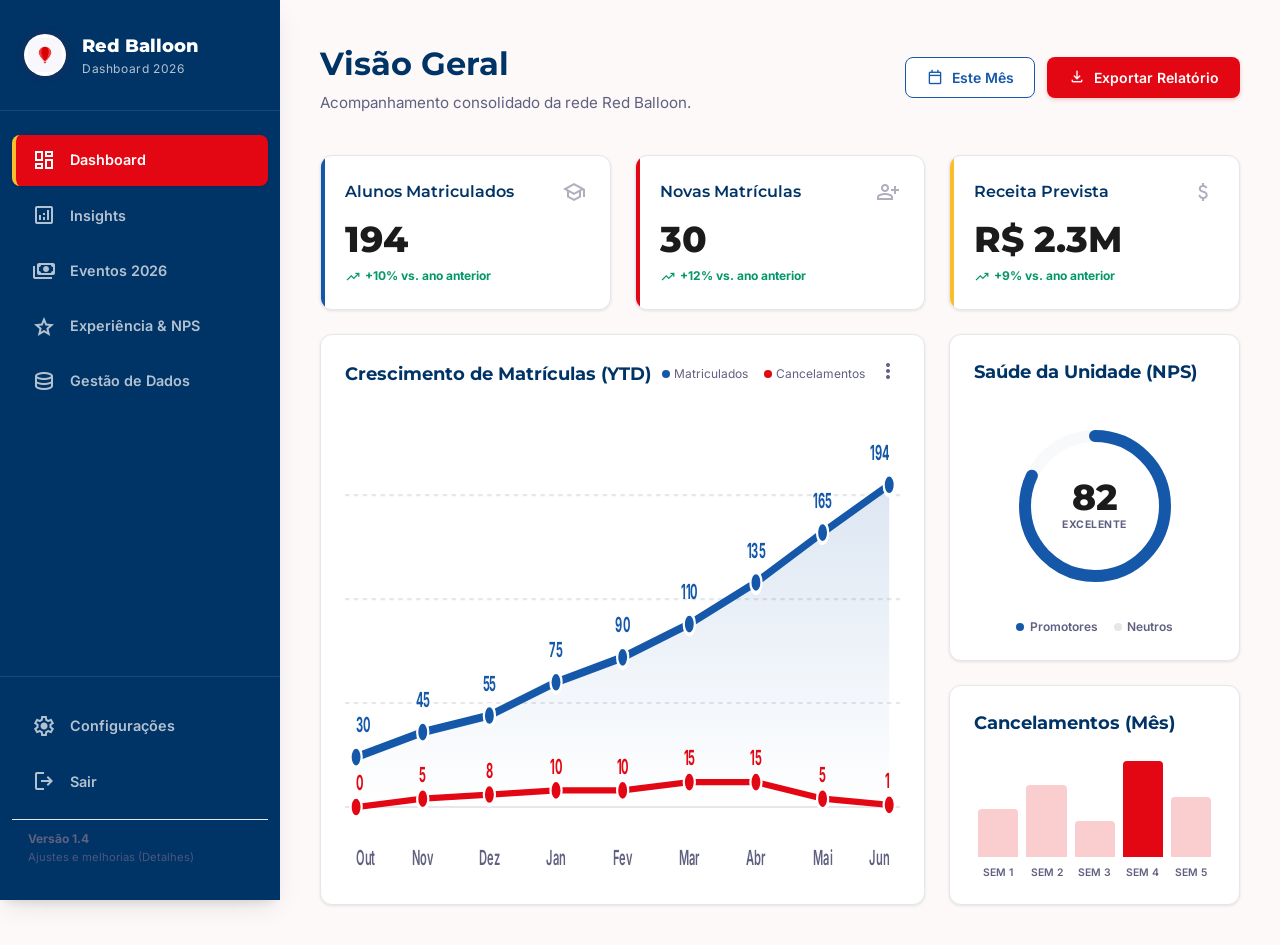
==== commit 6ef86c14: "Versao 1.4 - Ajustes e melhorias (Detalhes)" ====
--- a/dashboard.html
+++ b/dashboard.html
@@ -6,7 +6,7 @@
   <title>Red Balloon - Dashboard Consolidado</title>
   
   <!-- CSS Link -->
-  <link rel="stylesheet" href="styles.css?v=2">
+  <link rel="stylesheet" href="styles.css?v=1.4">
   
   <!-- Material Symbols for Premium Icons -->
   <link href="https://fonts.googleapis.com/css2?family=Material+Symbols+Outlined:opsz,wght,FILL,GRAD@24,400,0,0" rel="stylesheet" />
@@ -64,12 +64,12 @@
     <!-- Sidebar Navigation (Desktop) -->
     <nav class="sidebar">
       <div class="sidebar-header">
-        <div class="logo-container">
-          <span class="material-icons" style="font-size: 28px;">school</span>
+        <div class="logo-container" style="background: var(--surface-white); display: flex; align-items: center; justify-content: center; overflow: hidden; padding: 4px; box-shadow: 0 0 10px rgba(227, 6, 19, 0.15);">
+          <img src="red_balloon_logo.png" alt="Red Balloon Logo" style="width: 100%; height: 100%; object-fit: contain; border-radius: var(--radius-sm);">
         </div>
         <div class="brand-info">
-          <h2>RB Academy</h2>
-          <p>ADMIN CONSOLE</p>
+          <h2>Red Balloon</h2>
+          <p>Dashboard 2026</p>
         </div>
       </div>
       
@@ -115,8 +115,15 @@
           <span class="material-icons">logout</span>
           Sair
         </a>
+        <div style="padding: 10px 16px; font-size: 0.75rem; color: var(--text-muted); border-top: 1px solid var(--border-color); margin-top: 8px;">
+          <strong>Versão 1.4</strong><br>
+          <span style="font-size: 0.7rem; opacity: 0.8;">Ajustes e melhorias (Detalhes)</span>
+        </div>
       </div>
     </nav>
+
+    <!-- Sidebar Overlay for Mobile Drawer -->
+    <div class="sidebar-overlay" id="sidebarOverlay"></div>
 
     <!-- Main Content Area -->
     <main class="main-content">
@@ -146,7 +153,7 @@
           </div>
 
           <!-- DESKTOP WORKSPACE LAYOUT (Visible on Desktop) -->
-          <div class="desktop-only-grid dashboard-grid">
+          <div class="dashboard-grid">
             
             <!-- KPI 1: Alunos Matriculados -->
             <div class="card kpi-card tertiary-accent">
@@ -154,10 +161,10 @@
                 <h3>Alunos Matriculados</h3>
                 <span class="material-icons kpi-icon">school</span>
               </div>
-              <div class="kpi-value">14.250</div>
+              <div class="kpi-value">194</div>
               <div class="kpi-trend trend-up">
                 <span class="material-icons" style="font-size: 16px;">trending_up</span>
-                <span>+4.2% vs. mês anterior</span>
+                <span>+10% vs. ano anterior</span>
               </div>
             </div>
 
@@ -167,10 +174,10 @@
                 <h3>Novas Matrículas</h3>
                 <span class="material-icons kpi-icon">person_add</span>
               </div>
-              <div class="kpi-value">845</div>
+              <div class="kpi-value">30</div>
               <div class="kpi-trend trend-up">
                 <span class="material-icons" style="font-size: 16px;">trending_up</span>
-                <span>+12.5% vs. mês anterior</span>
+                <span>+12% vs. ano anterior</span>
               </div>
             </div>
 
@@ -180,10 +187,10 @@
                 <h3>Receita Prevista</h3>
                 <span class="material-icons kpi-icon">attach_money</span>
               </div>
-              <div class="kpi-value">R$ 4.2M</div>
-              <div class="kpi-trend trend-neutral">
-                <span class="material-icons" style="font-size: 16px;">trending_flat</span>
-                <span>Dentro da meta</span>
+              <div class="kpi-value">R$ 2.3M</div>
+              <div class="kpi-trend trend-up">
+                <span class="material-icons" style="font-size: 16px;">trending_up</span>
+                <span>+9% vs. ano anterior</span>
               </div>
             </div>
 
@@ -191,16 +198,26 @@
             <div class="card chart-card">
               <div class="chart-card-header">
                 <h3>Crescimento de Matrículas (YTD)</h3>
+                <div style="display: flex; gap: 1rem; align-items: center;">
+                  <span style="font-size: 0.75rem; color: var(--text-muted); display: flex; align-items: center; gap: 0.25rem;">
+                    <span style="width: 8px; height: 8px; background-color: var(--deep-blue-light); display: inline-block; border-radius: 50%;"></span>
+                    Matriculados
+                  </span>
+                  <span style="font-size: 0.75rem; color: var(--text-muted); display: flex; align-items: center; gap: 0.25rem;">
+                    <span style="width: 8px; height: 8px; background-color: var(--primary-red); display: inline-block; border-radius: 50%;"></span>
+                    Cancelamentos
+                  </span>
+                </div>
                 <button class="chart-menu-btn">
                   <span class="material-icons">more_vert</span>
                 </button>
               </div>
               <div class="chart-container">
                 <!-- Animated SVG Line Chart -->
-                <svg viewBox="0 0 500 220" preserveAspectRatio="none">
+                <svg viewBox="0 0 500 225" preserveAspectRatio="none">
                   <defs>
                     <linearGradient id="chart-area-grad" x1="0" y1="0" x2="0" y2="1">
-                      <stop offset="0%" stop-color="var(--deep-blue-light)" stop-opacity="0.22" />
+                      <stop offset="0%" stop-color="var(--deep-blue-light)" stop-opacity="0.15" />
                       <stop offset="100%" stop-color="var(--deep-blue-light)" stop-opacity="0.0" />
                     </linearGradient>
                   </defs>
@@ -211,25 +228,75 @@
                   <line x1="0" y1="140" x2="500" y2="140" stroke="var(--border-color)" stroke-dasharray="4 4" stroke-width="1" />
                   <line x1="0" y1="190" x2="500" y2="190" stroke="var(--border-color)" stroke-width="1" />
                   
-                  <!-- Area path -->
-                  <path d="M 10 180 Q 80 150 120 160 T 250 110 T 380 60 T 490 30 L 490 190 L 10 190 Z" fill="url(#chart-area-grad)" />
+                  <!-- Area path under Enrolled Students (Blue) -->
+                  <path d="M 10 166 L 70 154 L 130 146 L 190 130 L 250 118 L 310 102 L 370 82 L 430 58 L 490 35 L 490 190 L 10 190 Z" fill="url(#chart-area-grad)" />
                   
-                  <!-- Line path -->
-                  <path d="M 10 180 Q 80 150 120 160 T 250 110 T 380 60 T 490 30" fill="none" stroke="var(--deep-blue-light)" stroke-width="4" stroke-linecap="round" />
+                  <!-- Enrolled Students Line (Blue) -->
+                  <path d="M 10 166 L 70 154 L 130 146 L 190 130 L 250 118 L 310 102 L 370 82 L 430 58 L 490 35" fill="none" stroke="var(--deep-blue-light)" stroke-width="4" stroke-linecap="round" />
                   
-                  <!-- Data Point Circles -->
-                  <circle cx="250" cy="110" r="6" fill="var(--primary-red)" stroke="var(--surface-white)" stroke-width="2" />
-                  <circle cx="490" cy="30" r="6" fill="var(--primary-red)" stroke="var(--surface-white)" stroke-width="2" />
+                  <!-- Cancellations Line (Red) -->
+                  <path d="M 10 190 L 70 186 L 130 184 L 190 182 L 250 182 L 310 178 L 370 178 L 430 186 L 490 189" fill="none" stroke="var(--primary-red)" stroke-width="3" stroke-linecap="round" />
+                  
+                  <!-- Value Labels: Matriculados (Blue) -->
+                  <text x="10" y="154" class="chart-val-label blue-label" text-anchor="start">30</text>
+                  <text x="70" y="142" class="chart-val-label blue-label" text-anchor="middle">45</text>
+                  <text x="130" y="134" class="chart-val-label blue-label" text-anchor="middle">55</text>
+                  <text x="190" y="118" class="chart-val-label blue-label" text-anchor="middle">75</text>
+                  <text x="250" y="106" class="chart-val-label blue-label" text-anchor="middle">90</text>
+                  <text x="310" y="90" class="chart-val-label blue-label" text-anchor="middle">110</text>
+                  <text x="370" y="70" class="chart-val-label blue-label" text-anchor="middle">135</text>
+                  <text x="430" y="46" class="chart-val-label blue-label" text-anchor="middle">165</text>
+                  <text x="490" y="23" class="chart-val-label blue-label" text-anchor="end">194</text>
+                  
+                  <!-- Value Labels: Cancelamentos (Red) -->
+                  <text x="10" y="182" class="chart-val-label red-label" text-anchor="start">0</text>
+                  <text x="70" y="178" class="chart-val-label red-label" text-anchor="middle">5</text>
+                  <text x="130" y="176" class="chart-val-label red-label" text-anchor="middle">8</text>
+                  <text x="190" y="174" class="chart-val-label red-label" text-anchor="middle">10</text>
+                  <text x="250" y="174" class="chart-val-label red-label" text-anchor="middle">10</text>
+                  <text x="310" y="170" class="chart-val-label red-label" text-anchor="middle">15</text>
+                  <text x="370" y="170" class="chart-val-label red-label" text-anchor="middle">15</text>
+                  <text x="430" y="178" class="chart-val-label red-label" text-anchor="middle">5</text>
+                  <text x="490" y="181" class="chart-val-label red-label" text-anchor="end">1</text>
+                  
+                  <!-- Data Points: Matriculados (Blue) -->
+                  <circle class="chart-point blue-point" cx="10" cy="166" r="5" data-month="Outubro 2025" data-in="30" data-out="0" data-total="30" />
+                  <circle class="chart-point blue-point" cx="70" cy="154" r="5" data-month="Novembro 2025" data-in="20" data-out="5" data-total="45" />
+                  <circle class="chart-point blue-point" cx="130" cy="146" r="5" data-month="Dezembro 2025" data-in="18" data-out="8" data-total="55" />
+                  <circle class="chart-point blue-point" cx="190" cy="130" r="5" data-month="Janeiro 2026" data-in="30" data-out="10" data-total="75" />
+                  <circle class="chart-point blue-point" cx="250" cy="118" r="5" data-month="Fevereiro 2026" data-in="25" data-out="10" data-total="90" />
+                  <circle class="chart-point blue-point" cx="310" cy="102" r="5" data-month="Março 2026" data-in="35" data-out="15" data-total="110" />
+                  <circle class="chart-point blue-point" cx="370" cy="82" r="5" data-month="Abril 2026" data-in="40" data-out="15" data-total="135" />
+                  <circle class="chart-point blue-point" cx="430" cy="58" r="5" data-month="Maio 2026" data-in="35" data-out="5" data-total="165" />
+                  <circle class="chart-point blue-point" cx="490" cy="35" r="5" data-month="Junho 2026" data-in="30" data-out="1" data-total="194" />
+                  
+                  <!-- Data Points: Cancelamentos (Red) -->
+                  <circle class="chart-point red-point" cx="10" cy="190" r="5" data-month="Outubro 2025" data-in="30" data-out="0" data-total="30" />
+                  <circle class="chart-point red-point" cx="70" cy="186" r="5" data-month="Novembro 2025" data-in="20" data-out="5" data-total="45" />
+                  <circle class="chart-point red-point" cx="130" cy="184" r="5" data-month="Dezembro 2025" data-in="18" data-out="8" data-total="55" />
+                  <circle class="chart-point red-point" cx="190" cy="182" r="5" data-month="Janeiro 2026" data-in="30" data-out="10" data-total="75" />
+                  <circle class="chart-point red-point" cx="250" cy="182" r="5" data-month="Fevereiro 2026" data-in="25" data-out="10" data-total="90" />
+                  <circle class="chart-point red-point" cx="310" cy="178" r="5" data-month="Março 2026" data-in="35" data-out="15" data-total="110" />
+                  <circle class="chart-point red-point" cx="370" cy="178" r="5" data-month="Abril 2026" data-in="40" data-out="15" data-total="135" />
+                  <circle class="chart-point red-point" cx="430" cy="186" r="5" data-month="Maio 2026" data-in="35" data-out="5" data-total="165" />
+                  <circle class="chart-point red-point" cx="490" cy="189" r="5" data-month="Junho 2026" data-in="30" data-out="1" data-total="194" />
+
+                  <!-- Rótulos do Eixo X (Meses) alinhados perfeitamente com os pontos -->
+                  <g class="chart-x-labels" fill="var(--text-muted)" font-size="10" font-weight="600">
+                    <text x="10" y="218" text-anchor="start">Out</text>
+                    <text x="70" y="218" text-anchor="middle">Nov</text>
+                    <text x="130" y="218" text-anchor="middle">Dez</text>
+                    <text x="190" y="218" text-anchor="middle">Jan</text>
+                    <text x="250" y="218" text-anchor="middle">Fev</text>
+                    <text x="310" y="218" text-anchor="middle">Mar</text>
+                    <text x="370" y="218" text-anchor="middle">Abr</text>
+                    <text x="430" y="218" text-anchor="middle">Mai</text>
+                    <text x="490" y="218" text-anchor="end">Jun</text>
+                  </g>
                 </svg>
                 
-                <!-- Labels -->
-                <div class="chart-labels">
-                  <span>Jan</span>
-                  <span>Mar</span>
-                  <span>Mai</span>
-                  <span>Jul</span>
-                  <span>Set</span>
-                  <span>Nov</span>
+                <!-- Tooltip Element -->
+                <div id="chart-tooltip" style="position: absolute; display: none; background: rgba(15, 23, 42, 0.95); color: var(--text-white); padding: 8px 12px; border-radius: var(--radius-md); font-size: 0.75rem; border: 1px solid var(--border-color); box-shadow: var(--shadow-md); pointer-events: none; z-index: 100; font-family: var(--font-body); min-width: 130px; transition: opacity 0.15s ease;">
                 </div>
               </div>
             </div>
@@ -242,7 +309,7 @@
                 <div class="gauge-wrapper">
                   <svg class="gauge-svg" viewBox="0 0 160 160">
                     <circle class="gauge-bg" cx="80" cy="80" r="70" />
-                    <circle class="gauge-fill" cx="80" cy="80" r="70" id="desktopNpsGauge" />
+                    <circle class="gauge-fill" cx="80" cy="80" r="70" id="npsGauge" style="stroke: var(--deep-blue-light);" />
                   </svg>
                   <div class="gauge-center-text">
                     <span class="nps-score">82</span>
@@ -305,97 +372,6 @@
             </div>
 
           </div> <!-- End Desktop Grid -->
-
-          <!-- MOBILE WORKSPACE LAYOUT (Visible on Mobile) -->
-          <div class="mobile-featured-section">
-            
-            <!-- Mobile Featured Card: Alunos Matriculados -->
-            <div class="card">
-              <div class="kpi-header">
-                <div>
-                  <h4 class="nps-label" style="font-size: 0.75rem;">Alunos Matriculados</h4>
-                  <div style="display: flex; align-items: baseline; gap: 8px; margin-top: 4px;">
-                    <span class="kpi-value" style="font-size: 2.5rem; color: var(--deep-blue-light);">1.452</span>
-                    <div class="kpi-trend trend-up" style="background-color: var(--success-green-light); padding: 2px 6px; border-radius: var(--radius-sm);">
-                      <span class="material-icons" style="font-size: 12px; font-weight: bold;">arrow_upward</span>
-                      <span style="font-size: 10px;">8.4%</span>
-                    </div>
-                  </div>
-                </div>
-                <div style="background-color: var(--surface-gray); padding: 8px; border-radius: var(--radius-md); color: var(--deep-blue-light);">
-                  <span class="material-icons">school</span>
-                </div>
-              </div>
-              
-              <!-- YoY Growth Bar Chart -->
-              <div class="bar-chart-container" style="height: 100px; margin-top: 1.5rem;">
-                <div class="bar-group">
-                  <div class="bar-pill" style="height: 40%; background-color: var(--border-color);"></div>
-                  <span class="bar-label" style="font-size: 10px;">2021</span>
-                </div>
-                <div class="bar-group">
-                  <div class="bar-pill" style="height: 55%; background-color: var(--border-color);"></div>
-                  <span class="bar-label" style="font-size: 10px;">2022</span>
-                </div>
-                <div class="bar-group">
-                  <div class="bar-pill" style="height: 70%; background-color: var(--border-color);"></div>
-                  <span class="bar-label" style="font-size: 10px;">2023</span>
-                </div>
-                <div class="bar-group">
-                  <div class="bar-pill active" style="height: 90%; background-color: var(--deep-blue-light);"></div>
-                  <span class="bar-label" style="font-size: 10px; color: var(--deep-blue-light); font-weight: bold;">2024</span>
-                </div>
-              </div>
-              <p style="text-align: center; font-size: 0.65rem; color: var(--text-muted); margin-top: 8px;">Crescimento YOY (Ano a Ano)</p>
-            </div>
-
-            <h3 style="font-family: var(--font-headline); font-size: 1.25rem; font-weight: 700; color: var(--deep-blue); margin-top: 0.5rem;">Saúde da Unidade</h3>
-
-            <!-- Mobile NPS Card -->
-            <div class="card" style="display: flex; justify-content: space-between; align-items: center;">
-              <div>
-                <h4 class="nps-label" style="font-size: 0.75rem;">NPS Atual</h4>
-                <span class="kpi-value" style="font-size: 2.25rem; color: var(--deep-blue-light); display: block; margin-top: 4px;">78</span>
-                <span style="font-size: 11px; color: var(--success-green); font-weight: 600;">Zona de Qualidade</span>
-              </div>
-              <div class="gauge-wrapper" style="width: 80px; height: 80px; margin: 0;">
-                <svg class="gauge-svg" viewBox="0 0 160 160">
-                  <circle class="gauge-bg" cx="80" cy="80" r="70" />
-                  <circle class="gauge-fill" cx="80" cy="80" r="70" id="mobileNpsGauge" style="stroke: var(--success-green);" />
-                </svg>
-                <div class="gauge-center-text">
-                  <span class="material-icons" style="color: var(--success-green); font-size: 28px;">sentiment_very_satisfied</span>
-                </div>
-              </div>
-            </div>
-
-            <!-- Mobile Cancelamentos Card -->
-            <div class="card">
-              <div style="display: flex; justify-content: space-between; align-items: center; margin-bottom: 0.5rem;">
-                <h4 class="nps-label" style="font-size: 0.75rem;">Cancelamentos do Mês</h4>
-                <span class="material-icons" style="color: var(--text-muted); font-size: 18px;">trending_down</span>
-              </div>
-              <div style="display: flex; justify-content: space-between; align-items: flex-end;">
-                <div style="display: flex; align-items: baseline; gap: 4px;">
-                  <span class="kpi-value" style="font-size: 2.25rem; color: var(--primary-red);">12</span>
-                  <span style="font-size: 12px; color: var(--text-muted);">/ 1.452</span>
-                </div>
-                <div class="kpi-trend trend-down" style="background-color: var(--error-red-light); padding: 2px 6px; border-radius: var(--radius-sm);">
-                  <span class="material-icons" style="font-size: 12px;">warning</span>
-                  <span style="font-size: 10px;">+2 vs Mês Ant.</span>
-                </div>
-              </div>
-              
-              <div class="churn-progress-wrapper" style="margin-top: 1rem;">
-                <div class="churn-progress-bar">
-                  <div class="churn-segment red" style="width: 15%;"></div>
-                  <div class="churn-segment yellow" style="width: 25%;"></div>
-                  <div class="churn-segment green" style="width: 60%;"></div>
-                </div>
-              </div>
-            </div>
-
-          </div> <!-- End Mobile Layout -->
           
         </div> <!-- End View Home -->
 
@@ -413,10 +389,8 @@
             </div>
             <div class="header-actions">
               <select class="select-premium">
-                <option>Q3 2023</option>
-                <option>Q2 2023</option>
-                <option>Q1 2023</option>
-                <option>2022 Completo</option>
+                <option value="2026">2026</option>
+                <option value="2025">2025</option>
               </select>
               <button class="btn btn-primary">
                 <span class="material-icons" style="font-size: 18px;">download</span>
@@ -426,7 +400,7 @@
           </div>
 
           <!-- DESKTOP WORKSPACE LAYOUT (Visible on Desktop) -->
-          <div class="desktop-only-grid dashboard-grid">
+          <div class="dashboard-grid">
             
             <!-- KPI 1: Taxa de Retenção -->
             <div class="card kpi-card tertiary-accent">
@@ -673,119 +647,6 @@
             
           </div> <!-- End Desktop Grid -->
 
-          <!-- MOBILE WORKSPACE LAYOUT (Visible on Mobile) -->
-          <div class="mobile-featured-section">
-            
-            <!-- Mobile Retention Context Header -->
-            <div style="margin-bottom: 0.5rem;">
-              <h2 style="font-family: var(--font-headline); font-size: 1.5rem; font-weight: 700; color: var(--deep-blue-light);">Retention & Pedagogy</h2>
-              <p style="font-size: 0.85rem; color: var(--text-muted); margin-top: 4px;">Analyzing student continuity and academic performance correlations.</p>
-            </div>
-
-            <!-- Card 1: Evolução de Cancelamentos -->
-            <div class="card">
-              <div class="kpi-header">
-                <div>
-                  <h4 class="nps-label" style="font-size: 0.75rem;">Evolução de Cancelamentos</h4>
-                  <div style="display: flex; align-items: baseline; gap: 8px; margin-top: 4px;">
-                    <span class="kpi-value" style="font-size: 2.5rem; color: var(--primary-red);">142</span>
-                    <div class="kpi-trend trend-down" style="background-color: var(--error-red-light); padding: 2px 6px; border-radius: var(--radius-sm);">
-                      <span class="material-icons" style="font-size: 12px;">trending_up</span>
-                      <span style="font-size: 10px;">12% vs last year</span>
-                    </div>
-                  </div>
-                </div>
-                <div style="background-color: var(--surface-gray); padding: 8px; border-radius: var(--radius-md); color: var(--primary-red);">
-                  <span class="material-icons">monitoring</span>
-                </div>
-              </div>
-              
-              <!-- Jan-Apr Monthly Bars -->
-              <div class="bar-chart-container" style="height: 100px; margin-top: 1.5rem;">
-                <div class="bar-group">
-                  <div class="bar-pill" style="height: 40%;"></div>
-                  <span class="bar-label" style="font-size: 10px;">Jan</span>
-                </div>
-                <div class="bar-group">
-                  <div class="bar-pill" style="height: 60%;"></div>
-                  <span class="bar-label" style="font-size: 10px;">Fev</span>
-                </div>
-                <div class="bar-group">
-                  <div class="bar-pill" style="height: 30%;"></div>
-                  <span class="bar-label" style="font-size: 10px;">Mar</span>
-                </div>
-                <div class="bar-group">
-                  <div class="bar-pill active" style="height: 85%;"></div>
-                  <span class="bar-label" style="font-size: 10px; color: var(--primary-red); font-weight: bold;">Abr</span>
-                </div>
-              </div>
-            </div>
-
-            <!-- Card 2: Termômetro de Motivos -->
-            <div class="card">
-              <div style="display: flex; justify-content: space-between; align-items: center; margin-bottom: 1.25rem;">
-                <h4 class="nps-label" style="font-size: 0.75rem;">Termômetro de Motivos</h4>
-                <span class="material-icons" style="color: var(--brand-yellow); font-size: 20px;">thermostat</span>
-              </div>
-              
-              <div class="pareto-list">
-                <!-- Reason 1 -->
-                <div>
-                  <div class="pareto-bar-label-group">
-                    <span style="font-size: 0.8rem; font-weight: 500;">Financial</span>
-                    <span style="font-size: 0.8rem; color: var(--primary-red);">45%</span>
-                  </div>
-                  <div class="pareto-bar-track" style="height: 6px;">
-                    <div class="pareto-bar-fill red" id="mbar1"></div>
-                  </div>
-                </div>
-                <!-- Reason 2 -->
-                <div>
-                  <div class="pareto-bar-label-group">
-                    <span style="font-size: 0.8rem; font-weight: 500;">Relocation</span>
-                    <span style="font-size: 0.8rem; color: var(--brand-yellow);">30%</span>
-                  </div>
-                  <div class="pareto-bar-track" style="height: 6px;">
-                    <div class="pareto-bar-fill yellow" id="mbar2"></div>
-                  </div>
-                </div>
-                <!-- Reason 3 -->
-                <div>
-                  <div class="pareto-bar-label-group">
-                    <span style="font-size: 0.8rem; font-weight: 500;">Pedagogical Alignment</span>
-                    <span style="font-size: 0.8rem; color: var(--deep-blue-light);">15%</span>
-                  </div>
-                  <div class="pareto-bar-track" style="height: 6px;">
-                    <div class="pareto-bar-fill blue" id="mbar3"></div>
-                  </div>
-                </div>
-              </div>
-            </div>
-
-            <!-- Card 3: Indicador Pedagógico -->
-            <div class="card" style="background-color: var(--deep-blue); color: var(--text-white);">
-              <div class="kpi-header" style="margin-bottom: 0.75rem;">
-                <div>
-                  <h4 style="font-size: 0.7rem; color: rgba(255,255,255,0.7); text-transform: uppercase; font-weight: bold; letter-spacing: 0.05em;">Indicador Pedagógico (Avg Grade)</h4>
-                  <div style="display: flex; align-items: baseline; gap: 8px; margin-top: 4px;">
-                    <span class="kpi-value" style="font-size: 2.5rem; color: var(--text-white);">8.7</span>
-                    <div class="kpi-trend trend-up" style="background-color: rgba(255,255,255,0.2); padding: 2px 6px; border-radius: var(--radius-sm); color: var(--text-white);">
-                      <span class="material-icons" style="font-size: 12px; font-weight: bold;">arrow_upward</span>
-                      <span style="font-size: 10px;">+0.4</span>
-                    </div>
-                  </div>
-                </div>
-                <div style="background-color: rgba(255,255,255,0.1); padding: 8px; border-radius: var(--radius-md);">
-                  <span class="material-icons" style="color: var(--text-white);">school</span>
-                </div>
-              </div>
-              <p style="font-size: 0.75rem; color: rgba(255,255,255,0.8); line-height: 1.4; border-top: 1px solid rgba(255,255,255,0.15); padding-top: 0.75rem; margin-top: 0.5rem;">
-                Turmas com médias acima de 8.0 apresentam probabilidade de 92% de retenção no próximo semestre.
-              </p>
-            </div>
-
-          </div> <!-- End Mobile Layout -->
-
         </div> <!-- End View Retention -->
 
 
@@ -835,91 +696,174 @@
           <!-- SUB-VIEW 1: VISÃO GERAL (ROI & HISTÓRICO) -->
           <div id="events-subview-overview" class="subview-section active">
             <!-- DESKTOP WORKSPACE LAYOUT (Visible on Desktop) -->
-            <div class="desktop-only-grid dashboard-grid">
+            <div class="dashboard-grid">
               
-              <!-- KPI 1: Impacto Financeiro -->
-              <div class="card kpi-card tertiary-accent">
-                <div class="kpi-header">
-                  <h3>Impacto Financeiro</h3>
-                  <span class="material-icons kpi-icon">account_balance_wallet</span>
-                </div>
-                <div class="kpi-value">R$ 42.500</div>
-                <div class="kpi-trend trend-up">
-                  <span class="material-icons" style="font-size: 16px;">trending_up</span>
-                  <span>+15% vs. edição anterior</span>
+              <!-- KPI 1: Resultado Financeiro do Evento -->
+              <div class="card kpi-card tertiary-accent" style="display: flex; flex-direction: column; justify-content: space-between; min-height: 140px;">
+                <div>
+                  <div class="kpi-header" style="margin-bottom: 0.75rem;">
+                    <h3>Resultado Financeiro do Evento</h3>
+                    <span class="material-icons kpi-icon">account_balance_wallet</span>
+                  </div>
+                  <div style="display: flex; flex-direction: column; gap: 4px; margin-bottom: 0.75rem;">
+                    <div style="display: flex; justify-content: space-between; font-size: 0.8rem; color: var(--text-muted); font-weight: 600;">
+                      <span>Receita gerada pelo evento:</span>
+                      <span style="color: var(--text-main);">R$ 8.000</span>
+                    </div>
+                    <div style="display: flex; justify-content: space-between; font-size: 0.8rem; color: var(--text-muted); font-weight: 600;">
+                      <span>Custo total do evento:</span>
+                      <span style="color: var(--text-main);">R$ 10.000</span>
+                    </div>
+                    <div style="display: flex; justify-content: space-between; font-size: 0.8rem; color: var(--text-muted); font-weight: 600;">
+                      <span>Lucro líquido:</span>
+                      <span style="color: var(--primary-red); font-weight: 700;">-R$ 2.000</span>
+                    </div>
+                  </div>
+                </div>
+                <div style="border-top: 1px solid var(--border-color); padding-top: 0.5rem; display: flex; justify-content: space-between; align-items: center;">
+                  <span style="font-size: 0.8rem; color: var(--text-muted); font-weight: 700;">ROI:</span>
+                  <div class="kpi-trend trend-down" style="margin-top: 0; font-size: 0.95rem; font-weight: bold; background-color: var(--error-red-light); padding: 2px 8px; border-radius: var(--radius-sm);">
+                    <span class="material-icons" style="font-size: 16px;">trending_down</span>
+                    <span>-20%</span>
+                  </div>
                 </div>
               </div>
 
               <!-- KPI 2: Engajamento Total -->
-              <div class="card kpi-card primary-accent">
-                <div class="kpi-header">
-                  <h3>Engajamento Total</h3>
-                  <span class="material-icons kpi-icon">groups</span>
-                </div>
-                <div class="kpi-value">78%</div>
-                <div class="kpi-trend trend-up">
-                  <span class="material-icons" style="font-size: 16px;">trending_up</span>
-                  <span>Part. da base de alunos</span>
-                </div>
-              </div>
-
-              <!-- KPI 3: Satisfação (NPS) -->
-              <div class="card kpi-card yellow-accent">
-                <div class="kpi-header">
-                  <h3>Satisfação (NPS)</h3>
-                  <span class="material-icons kpi-icon">sentiment_very_satisfied</span>
-                </div>
-                <div class="kpi-value">4.8<span style="font-size: 1rem; color: var(--text-muted);">/5</span></div>
-                <div class="star-rating" style="margin-top: 0.25rem;">
-                  <span class="material-icons">star</span>
-                  <span class="material-icons">star</span>
-                  <span class="material-icons">star</span>
-                  <span class="material-icons">star</span>
-                  <span class="material-icons">star_half</span>
-                </div>
-              </div>
-
-              <!-- Funil de Engajamento Chart Card -->
+              <div class="card kpi-card primary-accent" style="display: flex; flex-direction: column; justify-content: space-between; min-height: 140px;">
+                <div>
+                  <div class="kpi-header" style="margin-bottom: 0.5rem;">
+                    <h3>Engajamento Total</h3>
+                    <span class="material-icons kpi-icon">groups</span>
+                  </div>
+                  <div style="display: flex; align-items: baseline; gap: 10px; margin-bottom: 0.75rem;">
+                    <span class="kpi-value" style="font-size: 2.25rem; color: var(--text-main);">36.5%</span>
+                    <span style="font-size: 0.75rem; color: var(--success-green); font-weight: 700;">Adesão da base</span>
+                  </div>
+                  <div style="display: flex; flex-direction: column; gap: 6px; border-top: 1px solid var(--border-color); padding-top: 0.75rem;">
+                    <div style="display: flex; justify-content: space-between; font-size: 0.75rem; color: var(--text-muted);">
+                      <span style="font-weight: 600;">Base Total da Escola:</span>
+                      <span style="color: var(--text-main); font-weight: 700;">192 alunos ativos</span>
+                    </div>
+                    <div style="display: flex; justify-content: space-between; font-size: 0.75rem; color: var(--text-muted);">
+                      <span style="font-weight: 600;">Inscritos no Evento:</span>
+                      <span style="color: var(--text-main); font-weight: 700;">36.5% (70 confirmados)</span>
+                    </div>
+                  </div>
+                </div>
+              </div>
+
+              <!-- KPI 3: Nota -->
+              <div class="card kpi-card yellow-accent" style="display: flex; flex-direction: column; justify-content: space-between; min-height: 140px;">
+                <div>
+                  <div class="kpi-header" style="margin-bottom: 0.5rem;">
+                    <h3>Nota</h3>
+                    <span class="material-icons kpi-icon">sentiment_very_satisfied</span>
+                  </div>
+                  <div class="kpi-value" style="font-size: 2.25rem; color: var(--text-main); line-height: 1.1;">4.8</div>
+                  <div class="star-rating" style="margin-top: 0.25rem; gap: 2px; color: var(--brand-yellow);">
+                    <span class="material-icons" style="font-size: 1.15rem;">star</span>
+                    <span class="material-icons" style="font-size: 1.15rem;">star</span>
+                    <span class="material-icons" style="font-size: 1.15rem;">star</span>
+                    <span class="material-icons" style="font-size: 1.15rem;">star</span>
+                    <span class="material-icons" style="font-size: 1.15rem;">star_half</span>
+                  </div>
+                </div>
+                <div style="border-top: 1px solid var(--border-color); padding-top: 0.5rem; margin-top: 0.75rem; font-size: 0.8rem; color: var(--text-muted); font-weight: 600;">
+                  <span>12 respostas</span>
+                </div>
+              </div>
+
+              <!-- Tendência Histórica Chart Card -->
               <div class="card chart-card" style="grid-column: span 8;">
                 <div class="chart-card-header" style="border-bottom: 1px solid var(--border-color); padding-bottom: 0.75rem; margin-bottom: 1.25rem;">
-                  <h3>Funil de Engajamento</h3>
-                  <button class="chart-menu-btn">
-                    <span class="material-icons">more_horiz</span>
-                  </button>
+                  <div>
+                    <h3 style="font-family: var(--font-headline); font-size: 1.15rem; font-weight: 700; color: var(--deep-blue);">Tendência histórica</h3>
+                    <p style="font-size: 0.8rem; color: var(--text-muted); margin-top: 2px;">Comparativo com edições anteriores: receita, participação, retenção</p>
+                  </div>
                 </div>
                 
-                <div style="display: flex; align-items: center; justify-content: center; gap: 2.5rem; flex: 1; min-height: 250px;">
-                  <!-- Funnel SVG/HTML Representation -->
-                  <div class="funnel-container" style="max-width: 320px;">
-                    <div class="funnel-stage invited">
-                      <span>Convidados (1.200)</span>
-                    </div>
-                    <span class="material-icons funnel-arrow">arrow_downward</span>
-                    <div class="funnel-stage confirmed">
-                      <span>Confirmados (1.050)</span>
-                    </div>
-                    <span class="material-icons funnel-arrow">arrow_downward</span>
-                    <div class="funnel-stage attended">
-                      <span>Participantes (936)</span>
-                    </div>
-                  </div>
-                  
-                  <!-- Funnel Key Insights Box -->
-                  <div style="background-color: var(--surface-gray); border: 1px solid var(--border-color); border-radius: var(--radius-md); padding: 1.25rem; max-width: 250px; width: 100%;">
-                    <h4 style="font-family: var(--font-headline); font-size: 0.85rem; font-weight: 700; color: var(--deep-blue); display: flex; align-items: center; gap: 6px; margin-bottom: 0.75rem;">
-                      <span class="material-icons" style="font-size: 16px; color: var(--deep-blue-light);">insights</span>
-                      Principais Conclusões
-                    </h4>
-                    <ul style="list-style: none; display: flex; flex-direction: column; gap: 0.5rem; font-size: 0.8rem; color: var(--text-muted); line-height: 1.4;">
-                      <li style="display: flex; gap: 6px;">
-                        <span style="color: var(--primary-red); font-weight: bold;">•</span>
-                        Alta taxa de conversão (89%) de confirmados para presentes.
-                      </li>
-                      <li style="display: flex; gap: 6px;">
-                        <span style="color: var(--primary-red); font-weight: bold;">•</span>
-                        Participação cresceu 12% no segmento Teens em relação ao ano anterior.
-                      </li>
-                    </ul>
+                <div style="display: flex; flex-direction: column; gap: 1.25rem; padding: 0.5rem 0;">
+                  <!-- Row 1: Receita -->
+                  <div style="display: flex; flex-direction: column; gap: 6px;">
+                    <div style="display: flex; justify-content: space-between; align-items: center; font-size: 0.85rem; font-weight: 600;">
+                      <span style="color: var(--text-main);">Receita Gerada</span>
+                      <span style="color: var(--success-green); font-size: 0.8rem; font-weight: 700; display: flex; align-items: center; gap: 2px;">
+                        <span class="material-icons" style="font-size: 14px;">arrow_upward</span> +11.1%
+                      </span>
+                    </div>
+                    <div style="display: flex; align-items: center; gap: 1rem;">
+                      <span style="font-size: 0.75rem; color: var(--text-muted); width: 80px; text-align: right;">2025: R$ 7.200</span>
+                      <div style="flex: 1; height: 10px; background-color: var(--surface-gray); border-radius: var(--radius-full); overflow: hidden; position: relative;">
+                        <!-- 2025 bar (grey) -->
+                        <div style="position: absolute; left: 0; top: 0; bottom: 0; width: 90%; background-color: var(--border-color); border-radius: var(--radius-full);"></div>
+                        <!-- 2026 bar (colored) -->
+                        <div style="position: absolute; left: 0; top: 0; bottom: 0; width: 100%; background: linear-gradient(to right, var(--deep-blue-light) 90%, rgba(21, 88, 169, 0.45) 90%); border-radius: var(--radius-full); width: 0; transition: width 1s ease-out;" id="hist-receita-bar"></div>
+                        <!-- Gap Divider -->
+                        <div style="position: absolute; left: 90%; top: 0; bottom: 0; width: 4px; background-color: var(--surface-white); z-index: 2;"></div>
+                      </div>
+                      <span style="font-size: 0.8rem; font-weight: 700; color: var(--text-main); width: 80px;">2026: R$ 8.000</span>
+                    </div>
+                  </div>
+
+                  <!-- Row 2: Participação -->
+                  <div style="display: flex; flex-direction: column; gap: 6px;">
+                    <div style="display: flex; justify-content: space-between; align-items: center; font-size: 0.85rem; font-weight: 600;">
+                      <span style="color: var(--text-main);">Participação (Alunos Confirmados)</span>
+                      <span style="color: var(--success-green); font-size: 0.8rem; font-weight: 700; display: flex; align-items: center; gap: 2px;">
+                        <span class="material-icons" style="font-size: 14px;">arrow_upward</span> +11.1%
+                      </span>
+                    </div>
+                    <div style="display: flex; align-items: center; gap: 1rem;">
+                      <span style="font-size: 0.75rem; color: var(--text-muted); width: 80px; text-align: right;">2025: 63 alunos</span>
+                      <div style="flex: 1; height: 10px; background-color: var(--surface-gray); border-radius: var(--radius-full); overflow: hidden; position: relative;">
+                        <div style="position: absolute; left: 0; top: 0; bottom: 0; width: 90%; background-color: var(--border-color); border-radius: var(--radius-full);"></div>
+                        <div style="position: absolute; left: 0; top: 0; bottom: 0; width: 100%; background: linear-gradient(to right, var(--primary-red) 90%, rgba(227, 6, 19, 0.45) 90%); border-radius: var(--radius-full); width: 0; transition: width 1s ease-out;" id="hist-part-bar"></div>
+                        <!-- Gap Divider -->
+                        <div style="position: absolute; left: 90%; top: 0; bottom: 0; width: 4px; background-color: var(--surface-white); z-index: 2;"></div>
+                      </div>
+                      <span style="font-size: 0.8rem; font-weight: 700; color: var(--text-main); width: 80px;">2026: 70 alunos</span>
+                    </div>
+                  </div>
+
+                  <!-- Row 3: Retenção (Participantes) -->
+                  <div style="display: flex; flex-direction: column; gap: 6px;">
+                    <div style="display: flex; justify-content: space-between; align-items: center; font-size: 0.85rem; font-weight: 600;">
+                      <span style="color: var(--text-main);">Taxa de Retenção (Alunos Participantes)</span>
+                      <span style="color: var(--success-green); font-size: 0.8rem; font-weight: 700; display: flex; align-items: center; gap: 2px;">
+                        <span class="material-icons" style="font-size: 14px;">arrow_upward</span> +11.1%
+                      </span>
+                    </div>
+                    <div style="display: flex; align-items: center; gap: 1rem;">
+                      <span style="font-size: 0.75rem; color: var(--text-muted); width: 80px; text-align: right;">2025: 84.6%</span>
+                      <div style="flex: 1; height: 10px; background-color: var(--surface-gray); border-radius: var(--radius-full); overflow: hidden; position: relative;">
+                        <div style="position: absolute; left: 0; top: 0; bottom: 0; width: 90%; background-color: var(--border-color); border-radius: var(--radius-full);"></div>
+                        <div style="position: absolute; left: 0; top: 0; bottom: 0; width: 100%; background: linear-gradient(to right, var(--success-green) 90%, rgba(5, 150, 105, 0.45) 90%); border-radius: var(--radius-full); width: 0; transition: width 1s ease-out;" id="hist-ret1-bar"></div>
+                        <!-- Gap Divider -->
+                        <div style="position: absolute; left: 90%; top: 0; bottom: 0; width: 4px; background-color: var(--surface-white); z-index: 2;"></div>
+                      </div>
+                      <span style="font-size: 0.8rem; font-weight: 700; color: var(--text-main); width: 80px;">2026: 94.0%</span>
+                    </div>
+                  </div>
+
+                  <!-- Row 4: Retenção (Não-Participantes) -->
+                  <div style="display: flex; flex-direction: column; gap: 6px;">
+                    <div style="display: flex; justify-content: space-between; align-items: center; font-size: 0.85rem; font-weight: 600;">
+                      <span style="color: var(--text-main);">Taxa de Retenção (Não-Participantes)</span>
+                      <span style="color: var(--success-green); font-size: 0.8rem; font-weight: 700; display: flex; align-items: center; gap: 2px;">
+                        <span class="material-icons" style="font-size: 14px;">arrow_upward</span> +11.1%
+                      </span>
+                    </div>
+                    <div style="display: flex; align-items: center; gap: 1rem;">
+                      <span style="font-size: 0.75rem; color: var(--text-muted); width: 80px; text-align: right;">2025: 64.8%</span>
+                      <div style="flex: 1; height: 10px; background-color: var(--surface-gray); border-radius: var(--radius-full); overflow: hidden; position: relative;">
+                        <div style="position: absolute; left: 0; top: 0; bottom: 0; width: 90%; background-color: var(--border-color); border-radius: var(--radius-full);"></div>
+                        <div style="position: absolute; left: 0; top: 0; bottom: 0; width: 100%; background: linear-gradient(to right, var(--text-muted) 90%, rgba(96, 96, 128, 0.45) 90%); border-radius: var(--radius-full); width: 0; transition: width 1s ease-out;" id="hist-ret2-bar"></div>
+                        <!-- Gap Divider -->
+                        <div style="position: absolute; left: 90%; top: 0; bottom: 0; width: 4px; background-color: var(--surface-white); z-index: 2;"></div>
+                      </div>
+                      <span style="font-size: 0.8rem; font-weight: 700; color: var(--text-main); width: 80px;">2026: 72.0%</span>
+                    </div>
                   </div>
                 </div>
               </div>
@@ -961,132 +905,12 @@
               </div>
 
             </div> <!-- End Desktop Grid -->
-
-            <!-- MOBILE WORKSPACE LAYOUT (Visible on Mobile) -->
-            <div class="mobile-featured-section">
-              
-              <!-- Mobile Header context -->
-              <div style="margin-bottom: 0.5rem;">
-                <h2 style="font-family: var(--font-headline); font-size: 1.5rem; font-weight: 700; color: var(--deep-blue-light);">Farmer's Market Analysis</h2>
-                <p style="font-size: 0.85rem; color: var(--text-muted); margin-top: 4px;">Post-event performance and financial impact review.</p>
-                <div style="display: flex; gap: 8px; margin-top: 8px;">
-                  <span style="font-size: 9px; font-weight: 700; color: var(--primary-red); background-color: var(--error-red-light); padding: 2px 8px; border-radius: 99px;">Concluído: 12 Out</span>
-                  <span style="font-size: 9px; font-weight: 700; color: var(--deep-blue-light); background-color: rgba(53, 49, 165, 0.1); padding: 2px 8px; border-radius: 99px;">Region: SP</span>
-                </div>
-              </div>
-
-              <!-- Card 1: Funil de Engajamento -->
-              <div class="card">
-                <div style="display: flex; justify-content: space-between; align-items: center; margin-bottom: 1.25rem;">
-                  <h4 class="nps-label" style="font-size: 0.75rem;">Engagement Funnel</h4>
-                  <span class="material-icons" style="color: var(--deep-blue-light); font-size: 20px;">filter_alt</span>
-                </div>
-                
-                <div class="pareto-list">
-                  <!-- Invited -->
-                  <div>
-                    <div class="pareto-bar-label-group">
-                      <span style="font-size: 0.8rem; font-weight: 500;">Invited Base</span>
-                      <span style="font-size: 0.8rem; font-weight: 700;">1,200</span>
-                    </div>
-                    <div class="pareto-bar-track" style="height: 6px;">
-                      <div class="pareto-bar-fill gray" style="width: 100%;"></div>
-                    </div>
-                  </div>
-                  <!-- RSVP -->
-                  <div>
-                    <div class="pareto-bar-label-group">
-                      <span style="font-size: 0.8rem; font-weight: 500;">RSVP Yes</span>
-                      <span style="font-size: 0.8rem; font-weight: 700;">850</span>
-                    </div>
-                    <div class="pareto-bar-track" style="height: 6px;">
-                      <div class="pareto-bar-fill yellow" id="mevent1"></div>
-                    </div>
-                  </div>
-                  <!-- Attended -->
-                  <div>
-                    <div class="pareto-bar-label-group">
-                      <span style="font-size: 0.8rem; font-weight: 500;">Attended</span>
-                      <span style="font-size: 0.8rem; font-weight: 700; color: var(--deep-blue-light);">720 (60%)</span>
-                    </div>
-                    <div class="pareto-bar-track" style="height: 6px;">
-                      <div class="pareto-bar-fill blue" id="mevent2"></div>
-                    </div>
-                  </div>
-                </div>
-              </div>
-
-              <!-- Card 2: Satisfação Média (Blue Highlight Card) -->
-              <div class="card satisfaction-blue-card">
-                <h4 style="font-size: 0.75rem; text-transform: uppercase; letter-spacing: 0.05em; opacity: 0.8;">Average Satisfaction</h4>
-                <div class="satisfaction-value" style="margin-top: 0.5rem;">
-                  9.2<span>/10</span>
-                </div>
-                
-                <div class="star-rating">
-                  <span class="material-icons">star</span>
-                  <span class="material-icons">star</span>
-                  <span class="material-icons">star</span>
-                  <span class="material-icons">star</span>
-                  <span class="material-icons" style="font-variation-settings: 'FILL' 0;">star_half</span>
-                </div>
-                <p style="font-size: 0.7rem; opacity: 0.7; margin-top: 0.75rem;">Baseado em 450 pesquisas pós-evento</p>
-              </div>
-
-              <!-- Card 3: Correlação de Retenção -->
-              <div class="card">
-                <div style="display: flex; justify-content: space-between; align-items: center; margin-bottom: 1.25rem;">
-                  <h4 class="nps-label" style="font-size: 0.75rem;">Retention Correlation</h4>
-                  <span class="material-icons" style="color: var(--primary-red); font-size: 20px;">trending_up</span>
-                </div>
-                
-                <div style="display: grid; grid-template-columns: 1fr 1fr; gap: 12px; text-align: center; margin-bottom: 0.75rem;">
-                  <div style="background-color: var(--surface-gray); border: 1px solid var(--border-color); border-radius: var(--radius-md); padding: 0.75rem;">
-                    <span style="font-size: 0.7rem; color: var(--text-muted); display: block; margin-bottom: 4px;">Participants</span>
-                    <strong style="font-size: 1.75rem; color: var(--deep-blue-light); display: block;">88%</strong>
-                    <span style="font-size: 9px; color: var(--success-green); font-weight: bold; display: flex; align-items: center; justify-content: center; gap: 2px;">
-                      <span class="material-icons" style="font-size: 10px;">arrow_upward</span> +5% vs avg
-                    </span>
-                  </div>
-                  
-                  <div style="background-color: var(--surface-gray); border: 1px solid var(--border-color); border-radius: var(--radius-md); padding: 0.75rem; opacity: 0.7;">
-                    <span style="font-size: 0.7rem; color: var(--text-muted); display: block; margin-bottom: 4px;">Non-Participants</span>
-                    <strong style="font-size: 1.75rem; color: var(--text-main); display: block;">76%</strong>
-                    <span style="font-size: 9px; color: var(--text-muted); display: block; margin-top: 4px;">Baseline renewal</span>
-                  </div>
-                </div>
-                <p style="font-size: 0.75rem; color: var(--text-muted); text-align: center; font-style: italic; border-top: 1px solid var(--border-color); padding-top: 0.75rem;">
-                  Alunos presentes demonstraram maior probabilidade de renovar para o próximo período.
-                </p>
-              </div>
-
-              <!-- Card 4: Impacto Financeiro Estimado -->
-              <div class="card" style="border-left: 4px solid var(--primary-red);">
-                <h4 class="nps-label" style="font-size: 0.75rem; margin-bottom: 0.5rem;">Impacto Financeiro Estimado</h4>
-                <div style="display: flex; align-items: baseline; gap: 6px;">
-                  <span class="kpi-value" style="font-size: 2.25rem; color: var(--primary-red);">R$ 145k</span>
-                  <span style="font-size: 0.8rem; color: var(--text-muted);">Receita Retida</span>
-                </div>
-                
-                <div style="display: grid; grid-template-columns: 1fr 1fr; gap: 12px; margin-top: 1rem; border-top: 1px solid var(--border-color); padding-top: 1rem;">
-                  <div>
-                    <span style="font-size: 0.7rem; color: var(--text-muted); display: block;">Custo do Evento</span>
-                    <strong style="font-size: 1.15rem; color: var(--text-main);">R$ 12k</strong>
-                  </div>
-                  <div>
-                    <span style="font-size: 0.7rem; color: var(--text-muted); display: block;">ROI do Evento</span>
-                    <strong style="font-size: 1.15rem; color: var(--success-green);">1100%</strong>
-                  </div>
-                </div>
-              </div>
-
-            </div> <!-- End Mobile Layout -->
           </div> <!-- End Overview Subview -->
 
           <!-- SUB-VIEW 2: FARMER'S MARKET 2026 -->
           <div id="events-subview-farmers" class="subview-section">
             <!-- DESKTOP WORKSPACE LAYOUT (Visible on Desktop) -->
-            <div class="desktop-only-grid dashboard-grid">
+            <div class="dashboard-grid">
               
               <!-- KPI 1: Base Total -->
               <div class="card kpi-card tertiary-accent">
@@ -1135,7 +959,7 @@
                   <div>
                     <div class="pareto-bar-label-group" style="font-size: 0.75rem;">
                       <span>K1 (1 aluno)</span>
-                      <span>7%</span>
+                      <span>1.4%</span>
                     </div>
                     <div class="pareto-bar-track" style="height: 8px;">
                       <div class="pareto-bar-fill" id="fm-bar-k1" style="background-color: var(--deep-blue-light);"></div>
@@ -1145,7 +969,7 @@
                   <div>
                     <div class="pareto-bar-label-group" style="font-size: 0.75rem;">
                       <span>K2 (12 alunos)</span>
-                      <span>86%</span>
+                      <span>17.1%</span>
                     </div>
                     <div class="pareto-bar-track" style="height: 8px;">
                       <div class="pareto-bar-fill" id="fm-bar-k2" style="background-color: var(--deep-blue-light);"></div>
@@ -1155,7 +979,7 @@
                   <div>
                     <div class="pareto-bar-label-group" style="font-size: 0.75rem;">
                       <span>J (14 alunos)</span>
-                      <span>100%</span>
+                      <span>20%</span>
                     </div>
                     <div class="pareto-bar-track" style="height: 8px;">
                       <div class="pareto-bar-fill" id="fm-bar-j" style="background-color: var(--deep-blue-light);"></div>
@@ -1165,7 +989,7 @@
                   <div>
                     <div class="pareto-bar-label-group" style="font-size: 0.75rem;">
                       <span>J1 (10 alunos)</span>
-                      <span>71%</span>
+                      <span>14.3%</span>
                     </div>
                     <div class="pareto-bar-track" style="height: 8px;">
                       <div class="pareto-bar-fill" id="fm-bar-j1" style="background-color: var(--deep-blue-light);"></div>
@@ -1175,7 +999,7 @@
                   <div>
                     <div class="pareto-bar-label-group" style="font-size: 0.75rem;">
                       <span>J2 (11 alunos)</span>
-                      <span>79%</span>
+                      <span>15.7%</span>
                     </div>
                     <div class="pareto-bar-track" style="height: 8px;">
                       <div class="pareto-bar-fill" id="fm-bar-j2" style="background-color: var(--deep-blue-light);"></div>
@@ -1185,7 +1009,7 @@
                   <div>
                     <div class="pareto-bar-label-group" style="font-size: 0.75rem;">
                       <span>T1 (10 alunos)</span>
-                      <span>71%</span>
+                      <span>14.3%</span>
                     </div>
                     <div class="pareto-bar-track" style="height: 8px;">
                       <div class="pareto-bar-fill" id="fm-bar-t1" style="background-color: var(--deep-blue-light);"></div>
@@ -1195,7 +1019,7 @@
                   <div>
                     <div class="pareto-bar-label-group" style="font-size: 0.75rem;">
                       <span>T2 (4 alunos)</span>
-                      <span>29%</span>
+                      <span>5.7%</span>
                     </div>
                     <div class="pareto-bar-track" style="height: 8px;">
                       <div class="pareto-bar-fill" id="fm-bar-t2" style="background-color: var(--deep-blue-light);"></div>
@@ -1205,7 +1029,7 @@
                   <div>
                     <div class="pareto-bar-label-group" style="font-size: 0.75rem;">
                       <span>T3 (3 alunos)</span>
-                      <span>21%</span>
+                      <span>4.3%</span>
                     </div>
                     <div class="pareto-bar-track" style="height: 8px;">
                       <div class="pareto-bar-fill" id="fm-bar-t3" style="background-color: var(--deep-blue-light);"></div>
@@ -1215,7 +1039,7 @@
                   <div>
                     <div class="pareto-bar-label-group" style="font-size: 0.75rem; color: var(--primary-red);">
                       <span>T4 (2 alunos - Turma Crítica)</span>
-                      <span>14%</span>
+                      <span>2.9%</span>
                     </div>
                     <div class="pareto-bar-track" style="height: 8px;">
                       <div class="pareto-bar-fill" id="fm-bar-t4" style="background-color: var(--primary-red);"></div>
@@ -1245,7 +1069,7 @@
                   <div>
                     <div class="pareto-bar-label-group" style="font-size: 0.75rem; color: var(--brand-yellow);">
                       <span>Leads / Convidados (3 convidados)</span>
-                      <span>21%</span>
+                      <span>4.3%</span>
                     </div>
                     <div class="pareto-bar-track" style="height: 8px;">
                       <div class="pareto-bar-fill" id="fm-bar-leads" style="background-color: var(--brand-yellow);"></div>
@@ -1302,53 +1126,6 @@
               </div>
 
             </div> <!-- End Desktop Grid -->
-
-            <!-- MOBILE WORKSPACE LAYOUT (Visible on Mobile) -->
-            <div class="mobile-featured-section">
-              
-              <div style="margin-bottom: 0.5rem;">
-                <h2 style="font-family: var(--font-headline); font-size: 1.5rem; font-weight: 700; color: var(--deep-blue-light);">Farmer's Market 2026</h2>
-                <p style="font-size: 0.85rem; color: var(--text-muted); margin-top: 4px;">Relatório de Performance do Evento e Inteligência de Base.</p>
-              </div>
-
-              <!-- Card 1: KPIs Rápidos -->
-              <div class="card">
-                <div style="display: flex; flex-direction: column; gap: 1rem;">
-                  <div>
-                    <span style="font-size: 0.7rem; text-transform: uppercase; color: var(--text-muted);">Base Total da Escola</span>
-                    <p style="font-size: 1.75rem; font-weight: 800; color: var(--deep-blue);">192 alunos</p>
-                  </div>
-                  <div style="border-top: 1px solid var(--border-color); padding-top: 0.75rem;">
-                    <span style="font-size: 0.7rem; text-transform: uppercase; color: var(--text-muted);">Inscritos no Evento</span>
-                    <p style="font-size: 1.75rem; font-weight: 800; color: var(--brand-yellow);">36.5% <span style="font-size: 0.9rem; color: var(--text-muted); font-weight: 600;">(70 confirmados)</span></p>
-                  </div>
-                  <div style="border-top: 1px solid var(--border-color); padding-top: 0.75rem;">
-                    <span style="font-size: 0.7rem; text-transform: uppercase; color: var(--text-muted);">Ausentes (Target)</span>
-                    <p style="font-size: 1.75rem; font-weight: 800; color: var(--primary-red);">63.5% <span style="font-size: 0.9rem; color: var(--text-muted); font-weight: 600;">(122 ausentes)</span></p>
-                  </div>
-                </div>
-              </div>
-
-              <!-- Card 2: Crescimento e Destaques -->
-              <div class="card">
-                <h4 class="nps-label" style="font-size: 0.75rem; margin-bottom: 1rem;">Destaques Estratégicos</h4>
-                <div style="display: flex; flex-direction: column; gap: 12px;">
-                  <div style="background-color: var(--surface-gray); padding: 10px; border-radius: var(--radius-md);">
-                    <strong style="font-size: 0.8rem; color: var(--deep-blue-light); display: block;">+84% em Inscrições</strong>
-                    <span style="font-size: 0.75rem; color: var(--text-muted);">38 para 70 inscritos em 17 dias de ativação.</span>
-                  </div>
-                  <div style="background-color: var(--surface-gray); padding: 10px; border-radius: var(--radius-md);">
-                    <strong style="font-size: 0.8rem; color: var(--primary-red); display: block;">Turmas Críticas Reativadas</strong>
-                    <span style="font-size: 0.75rem; color: var(--text-muted);">Níveis T2, T3 e T4 saíram da zona crítica.</span>
-                  </div>
-                  <div style="background-color: var(--surface-gray); padding: 10px; border-radius: var(--radius-md);">
-                    <strong style="font-size: 0.8rem; color: var(--brand-yellow); display: block;">Ativação Segmentada</strong>
-                    <span style="font-size: 0.75rem; color: var(--text-muted);">Nível J1 cresceu +233% (3 para 10 alunos).</span>
-                  </div>
-                </div>
-              </div>
-
-            </div> <!-- End Mobile Layout -->
           </div> <!-- End Farmers Subview -->
         </div> <!-- End View Events -->
 
@@ -1379,7 +1156,7 @@
           </div>
 
           <!-- DESKTOP WORKSPACE LAYOUT (Visible on Desktop) -->
-          <div class="desktop-only-grid dashboard-grid">
+          <div class="dashboard-grid">
             
             <!-- NPS Score Card -->
             <div class="card kpi-card tertiary-accent" style="display: flex; flex-direction: column; justify-content: space-between; min-height: 250px;">
@@ -1627,176 +1404,6 @@
 
           </div> <!-- End Desktop Grid -->
 
-          <!-- MOBILE WORKSPACE LAYOUT (Visible on Mobile) -->
-          <div class="mobile-featured-section">
-            
-            <!-- Mobile Header context -->
-            <div style="margin-bottom: 0.5rem;">
-              <h2 style="font-family: var(--font-headline); font-size: 1.5rem; font-weight: 700; color: var(--deep-blue-light);">Customer Experience</h2>
-              <p style="font-size: 0.85rem; color: var(--text-muted); margin-top: 4px;">Desempenho da unidade e percepção do cliente.</p>
-            </div>
-
-            <!-- Card 1: NPS da Unidade -->
-            <div class="card">
-              <div style="display: flex; justify-content: space-between; align-items: center; margin-bottom: 1.25rem;">
-                <h4 class="nps-label" style="font-size: 0.75rem;">NPS da Unidade</h4>
-                <div class="kpi-trend trend-up" style="background-color: var(--success-green-light); padding: 2px 8px; border-radius: var(--radius-full); margin-top: 0;">
-                  <span class="material-icons" style="font-size: 12px; font-weight: bold;">arrow_drop_up</span>
-                  <span style="font-size: 10px;">4.2%</span>
-                </div>
-              </div>
-              
-              <div style="display: flex; flex-direction: column; align-items: center; margin-bottom: 1.5rem;">
-                <span class="kpi-value" style="font-size: 3rem; color: var(--deep-blue-light);">68</span>
-                <span class="nps-label" style="font-size: 0.65rem; color: var(--text-muted); letter-spacing: 0.08em; margin-top: 2px;">Zona de Qualidade</span>
-              </div>
-              
-              <!-- Mini Columns Chart for Jan-Abr -->
-              <div class="bar-chart-container" style="height: 90px; margin-top: 1rem;">
-                <div class="bar-group">
-                  <div class="bar-pill" style="height: 0%; background-color: var(--border-color);" id="mnpsbar1"></div>
-                  <span class="bar-label" style="font-size: 10px;">Jan</span>
-                </div>
-                <div class="bar-group">
-                  <div class="bar-pill" style="height: 0%; background-color: var(--border-color);" id="mnpsbar2"></div>
-                  <span class="bar-label" style="font-size: 10px;">Fev</span>
-                </div>
-                <div class="bar-group">
-                  <div class="bar-pill" style="height: 0%; background-color: var(--border-color);" id="mnpsbar3"></div>
-                  <span class="bar-label" style="font-size: 10px;">Mar</span>
-                </div>
-                <div class="bar-group">
-                  <div class="bar-pill active" style="height: 0%; background-color: var(--deep-blue-light);" id="mnpsbar4"></div>
-                  <span class="bar-label" style="font-size: 10px; color: var(--deep-blue-light); font-weight: bold;">Abr</span>
-                </div>
-              </div>
-
-              <!-- Segment Breakdown -->
-              <div style="display: grid; grid-template-columns: 1fr 1fr 1fr; gap: 8px; border-top: 1px solid var(--border-color); padding-top: 1rem; margin-top: 1.5rem; text-align: center;">
-                <div>
-                  <span style="width: 8px; height: 8px; background-color: var(--deep-blue-light); display: inline-block; border-radius: 50%; margin-right: 4px;"></span>
-                  <span style="font-size: 11px; font-weight: 700; color: var(--text-main); display: block; margin-top: 2px;">75%</span>
-                  <span style="font-size: 9px; color: var(--text-muted); text-transform: uppercase;">Promoters</span>
-                </div>
-                <div>
-                  <span style="width: 8px; height: 8px; background-color: var(--brand-yellow); display: inline-block; border-radius: 50%; margin-right: 4px;"></span>
-                  <span style="font-size: 11px; font-weight: 700; color: var(--text-main); display: block; margin-top: 2px;">18%</span>
-                  <span style="font-size: 9px; color: var(--text-muted); text-transform: uppercase;">Passives</span>
-                </div>
-                <div>
-                  <span style="width: 8px; height: 8px; background-color: var(--primary-red); display: inline-block; border-radius: 50%; margin-right: 4px;"></span>
-                  <span style="font-size: 11px; font-weight: 700; color: var(--text-main); display: block; margin-top: 2px;">7%</span>
-                  <span style="font-size: 9px; color: var(--text-muted); text-transform: uppercase;">Detractors</span>
-                </div>
-              </div>
-            </div>
-
-            <!-- Card 2: Cliente Oculto -->
-            <div class="card">
-              <h4 class="nps-label" style="font-size: 0.75rem; margin-bottom: 1.25rem;">Cliente Oculto</h4>
-              
-              <div style="display: flex; justify-content: space-between; align-items: center; margin-bottom: 1rem;">
-                <div>
-                  <span style="font-size: 0.7rem; color: var(--text-muted); text-transform: uppercase; letter-spacing: 0.05em; display: block; margin-bottom: 2px;">Nota Geral (Última Visita)</span>
-                  <div style="display: flex; align-items: baseline; gap: 4px;">
-                    <span class="kpi-value" style="font-size: 2.5rem; color: var(--deep-blue-light);">9.4</span>
-                    <span style="font-size: 1rem; color: var(--text-muted);">/10</span>
-                  </div>
-                </div>
-                <div style="width: 54px; height: 54px; border: 3px solid var(--deep-blue-light); border-radius: 50%; display: flex; align-items: center; justify-content: center; color: var(--deep-blue-light); font-family: var(--font-headline); font-weight: 800; font-size: 1.25rem;">
-                  A+
-                </div>
-              </div>
-
-              <!-- Line Chart for Q1, Q2, Q3 -->
-              <div style="position: relative; height: 110px; width: 100%; margin-top: 1.5rem;">
-                <svg viewBox="0 0 100 40" preserveAspectRatio="none" style="width: 100%; height: 100%;">
-                  <!-- Background grid dash lines -->
-                  <line x1="0" y1="10" x2="100" y2="10" stroke="var(--border-color)" stroke-dasharray="3 3" stroke-width="0.5" />
-                  <line x1="0" y1="20" x2="100" y2="20" stroke="var(--border-color)" stroke-dasharray="3 3" stroke-width="0.5" />
-                  <line x1="0" y1="30" x2="100" y2="30" stroke="var(--border-color)" stroke-dasharray="3 3" stroke-width="0.5" />
-
-                  <!-- Trend Line Path -->
-                  <path d="M 5 30 Q 30 10 55 20 T 95 6" fill="none" stroke="var(--deep-blue-light)" stroke-width="2" class="animated-line-path" id="mnpsline" />
-                  
-                  <!-- Dots -->
-                  <circle cx="5" cy="30" r="2.5" fill="var(--deep-blue-light)" />
-                  <circle cx="50" cy="20" r="2.5" fill="var(--deep-blue-light)" />
-                  <circle cx="95" cy="6" r="2.5" fill="var(--primary-red)" stroke="var(--surface-white)" stroke-width="1" />
-                </svg>
-                
-                <div style="display: flex; justify-content: space-between; font-size: 10px; color: var(--text-muted); font-weight: 700; margin-top: 6px; padding: 0 4px;">
-                  <span>Q1</span>
-                  <span>Q2</span>
-                  <span>Q3</span>
-                </div>
-              </div>
-            </div>
-
-            <!-- Card 3: Relatório Completo Gallery -->
-            <div class="card" style="padding: 1.25rem 0;">
-              <h4 class="nps-label" style="font-size: 0.75rem; margin-bottom: 1rem; padding: 0 1.25rem;">Relatório Completo</h4>
-              
-              <!-- Scroll container -->
-              <div class="horizontal-scroll-gallery" style="display: flex; gap: 1rem; overflow-x: auto; padding: 0 1.25rem 0.5rem 1.25rem; scrollbar-width: none;">
-                
-                <!-- Video Item Card -->
-                <div style="flex: 0 0 240px; border: 1px solid var(--border-color); border-radius: var(--radius-md); overflow: hidden; background: var(--surface-white); display: flex; flex-direction: column;">
-                  <div style="height: 120px; background-color: #2c3137; position: relative; display: flex; align-items: center; justify-content: center;">
-                    <img src="https://images.unsplash.com/photo-1577896851231-70ef18881754?auto=format&fit=crop&q=80&w=300" alt="Video" style="position: absolute; inset: 0; width: 100%; height: 100%; object-fit: cover; opacity: 0.6;">
-                    <span class="material-icons" style="font-size: 2.5rem; color: var(--text-white); position: relative; z-index: 5;">play_circle</span>
-                    <span style="position: absolute; top: 8px; right: 8px; background-color: var(--deep-blue-light); color: var(--text-white); font-size: 9px; font-weight: 700; padding: 2px 6px; border-radius: var(--radius-sm);">VÍDEO</span>
-                  </div>
-                  <div style="padding: 12px; flex: 1; display: flex; flex-direction: column; justify-content: space-between;">
-                    <div>
-                      <h5 style="font-size: 0.8rem; font-weight: 700; color: var(--text-main); margin-bottom: 2px;">Atendimento Recepção</h5>
-                      <span style="font-size: 0.7rem; color: var(--text-muted);">Visita: 15/04/2024</span>
-                    </div>
-                    <button class="btn btn-secondary" style="width: 100%; justify-content: center; font-size: 0.75rem; padding: 6px; margin-top: 12px;">ASSISTIR</button>
-                  </div>
-                </div>
-
-                <!-- Audio Item Card -->
-                <div style="flex: 0 0 240px; border: 1px solid var(--border-color); border-radius: var(--radius-md); overflow: hidden; background: var(--surface-white); display: flex; flex-direction: column;">
-                  <div style="height: 120px; background-color: var(--surface-gray); position: relative; display: flex; flex-direction: column; align-items: center; justify-content: center; padding: 12px;">
-                    <span class="material-icons" style="font-size: 2rem; color: var(--deep-blue-light); margin-bottom: 6px;">mic</span>
-                    <div style="width: 80%; height: 6px; background-color: var(--border-color); border-radius: var(--radius-full); overflow: hidden; display: flex;">
-                      <div style="width: 40%; background-color: var(--deep-blue-light); height: 100%;"></div>
-                    </div>
-                    <span style="position: absolute; top: 8px; right: 8px; background-color: var(--brand-yellow); color: var(--text-white); font-size: 9px; font-weight: 700; padding: 2px 6px; border-radius: var(--radius-sm);">ÁUDIO</span>
-                  </div>
-                  <div style="padding: 12px; flex: 1; display: flex; flex-direction: column; justify-content: space-between;">
-                    <div>
-                      <h5 style="font-size: 0.8rem; font-weight: 700; color: var(--text-main); margin-bottom: 2px;">Dúvidas Matrícula</h5>
-                      <span style="font-size: 0.7rem; color: var(--text-muted);">Visita: 10/04/2024</span>
-                    </div>
-                    <button class="btn btn-secondary" style="width: 100%; justify-content: center; font-size: 0.75rem; padding: 6px; margin-top: 12px;">OUVIR</button>
-                  </div>
-                </div>
-
-                <!-- Text Item Card -->
-                <div style="flex: 0 0 240px; border: 1px solid var(--border-color); border-radius: var(--radius-md); overflow: hidden; background: var(--surface-white); display: flex; flex-direction: column;">
-                  <div style="height: 120px; background-color: var(--surface-gray); position: relative; display: flex; flex-direction: column; justify-content: center; padding: 16px; gap: 6px;">
-                    <div style="height: 4px; width: 90%; background-color: var(--text-muted); opacity: 0.3; border-radius: var(--radius-full);"></div>
-                    <div style="height: 4px; width: 75%; background-color: var(--text-muted); opacity: 0.3; border-radius: var(--radius-full);"></div>
-                    <div style="height: 4px; width: 60%; background-color: var(--text-muted); opacity: 0.3; border-radius: var(--radius-full);"></div>
-                    <span class="material-icons" style="font-size: 1.5rem; color: var(--deep-blue-light); opacity: 0.2; position: absolute; bottom: 8px; left: 8px;">description</span>
-                    <span style="position: absolute; top: 8px; right: 8px; background-color: var(--text-muted); color: var(--text-white); font-size: 9px; font-weight: 700; padding: 2px 6px; border-radius: var(--radius-sm);">TEXTO</span>
-                  </div>
-                  <div style="padding: 12px; flex: 1; display: flex; flex-direction: column; justify-content: space-between;">
-                    <div>
-                      <h5 style="font-size: 0.8rem; font-weight: 700; color: var(--text-main); margin-bottom: 2px;">Comentários do Cliente</h5>
-                      <span style="font-size: 0.7rem; color: var(--text-muted);">Visita: 01/04/2024</span>
-                    </div>
-                    <button class="btn btn-secondary" style="width: 100%; justify-content: center; font-size: 0.75rem; padding: 6px; margin-top: 12px;">LER</button>
-                  </div>
-                </div>
-
-              </div>
-            </div>
-
-          </div> <!-- End Mobile Layout -->
-
         </div> <!-- End View NPS -->
 
 
@@ -1819,7 +1426,7 @@
           </div>
 
           <!-- DESKTOP WORKSPACE LAYOUT (Visible on Desktop) -->
-          <div class="desktop-only-grid dashboard-grid">
+          <div class="dashboard-grid">
             
             <!-- Upload Area Card -->
             <div class="card chart-card" style="grid-column: span 8;">
@@ -1934,118 +1541,6 @@
             </div>
 
           </div> <!-- End Desktop Grid -->
-
-          <!-- MOBILE WORKSPACE LAYOUT (Visible on Mobile) -->
-          <div class="mobile-featured-section">
-            
-            <!-- Mobile Header context -->
-            <div style="margin-bottom: 0.5rem;">
-              <h2 style="font-family: var(--font-headline); font-size: 1.5rem; font-weight: 700; color: var(--deep-blue-light);">Upload de Dados</h2>
-              <p style="font-size: 0.85rem; color: var(--text-muted); margin-top: 4px;">Importe listas de alunos, métricas de NPS ou dados financeiros para atualizar os dashboards em tempo real.</p>
-            </div>
-
-            <!-- Card 1: Nova Importação -->
-            <div class="card" style="position: relative; overflow: hidden; border-top: 4px solid var(--primary-red);">
-              <div style="display: flex; justify-content: space-between; align-items: center; margin-bottom: 1.25rem;">
-                <h4 class="nps-label" style="font-size: 0.75rem;">Nova Importação</h4>
-                <span class="material-icons" style="color: var(--deep-blue-light); font-size: 20px;">upload_file</span>
-              </div>
-
-              <!-- Mobile Dropzone -->
-              <div id="mobileDropzone" class="dropzone-area" style="border: 2px dashed var(--border-color); border-radius: var(--radius-md); padding: 2rem 1rem; text-align: center; background-color: var(--surface-gray); cursor: pointer; position: relative;">
-                <input type="file" id="mobileFileInput" accept=".csv, .xlsx" style="position: absolute; inset: 0; opacity: 0; cursor: pointer; width: 100%; height: 100%; z-index: 10;">
-                <span class="material-icons" style="font-size: 2.5rem; color: var(--text-muted); margin-bottom: 0.75rem;">cloud_upload</span>
-                <p style="font-size: 0.8rem; color: var(--text-muted); line-height: 1.3;">Toque para selecionar arquivo<br>ou arraste para cá</p>
-                <p style="font-size: 10px; color: var(--text-muted); font-weight: bold; margin-top: 6px;">CSV, XLSX (Max 10MB)</p>
-              </div>
-
-              <!-- Mobile File Preview (Hidden initially) -->
-              <div id="mobileFilePreview" style="display: none; border: 1px solid var(--border-color); border-radius: var(--radius-md); padding: 10px; background-color: var(--surface-gray); align-items: center; justify-content: space-between; margin-bottom: 1.25rem;">
-                <div style="display: flex; align-items: center; gap: 10px;">
-                  <span class="material-icons" style="color: var(--primary-red); font-size: 24px;">description</span>
-                  <div>
-                    <h5 id="mobileFilename" style="font-size: 0.75rem; font-weight: 700; color: var(--text-main); margin-bottom: 1px;">nps_october.csv</h5>
-                    <p id="mobileFilesize" style="font-size: 0.65rem; color: var(--text-muted);">1.2 MB</p>
-                  </div>
-                </div>
-                <button id="mobileRemoveFileBtn" style="background: none; border: none; color: var(--text-muted); cursor: pointer; padding: 4px; display: flex;">
-                  <span class="material-icons" style="font-size: 20px;">delete</span>
-                </button>
-              </div>
-
-              <!-- Select Type Dropdown & Submit -->
-              <div style="display: flex; flex-direction: column; gap: 1rem; margin-top: 1.25rem;">
-                <div style="display: flex; flex-direction: column; gap: 4px;">
-                  <label style="font-size: 0.7rem; font-weight: 700; color: var(--text-muted); text-transform: uppercase;">Tipo de Dado</label>
-                  <select style="width: 100%; border: 1px solid var(--border-color); border-radius: var(--radius-md); padding: 8px 10px; font-size: 0.8rem; color: var(--text-main); font-family: var(--font-body); font-weight: 600; background: var(--surface-white);">
-                    <option>Lista de Retenção - Alunos</option>
-                    <option>Resultados NPS Mensal</option>
-                    <option>Relatório de Eventos</option>
-                  </select>
-                </div>
-                <button class="btn btn-primary" style="width: 100%; justify-content: center; font-size: 0.8rem; padding: 10px;">
-                  <span class="material-icons" style="font-size: 16px;">import_export</span> Importar Arquivo
-                </button>
-              </div>
-            </div>
-
-            <!-- Recent History Section -->
-            <h3 style="font-family: var(--font-headline); font-size: 1.15rem; font-weight: 700; color: var(--deep-blue); margin-top: 0.5rem; margin-bottom: -0.5rem;">Histórico Recente</h3>
-            
-            <div style="display: flex; flex-direction: column; gap: 0.75rem;">
-              
-              <!-- Success Item -->
-              <div style="background-color: var(--surface-white); border: 1px solid var(--border-color); border-radius: var(--radius-md); padding: 12px; display: flex; align-items: center; justify-content: space-between;">
-                <div style="display: flex; align-items: center; gap: 12px;">
-                  <div style="width: 36px; height: 36px; border-radius: 50%; background-color: var(--surface-gray); display: flex; align-items: center; justify-content: center; color: var(--deep-blue-light);">
-                    <span class="material-icons" style="font-size: 18px;">table_view</span>
-                  </div>
-                  <div>
-                    <h4 style="font-size: 0.8rem; font-weight: 700; color: var(--text-main); margin-bottom: 2px;">nps_outubro_2023.csv</h4>
-                    <p style="font-size: 0.7rem; color: var(--text-muted);">Hoje, 14:30 • 1.2MB</p>
-                  </div>
-                </div>
-                <div style="display: flex; align-items: center; gap: 3px; background-color: var(--success-green-light); color: var(--success-green); padding: 2px 8px; border-radius: var(--radius-sm);">
-                  <span class="material-icons" style="font-size: 12px;">check_circle</span>
-                  <span style="font-size: 9px; font-weight: bold; text-transform: uppercase;">Sucesso</span>
-                </div>
-              </div>
-
-              <!-- Pending Item -->
-              <div style="background-color: var(--surface-white); border: 1px solid var(--border-color); border-radius: var(--radius-md); padding: 12px; display: flex; align-items: center; justify-content: space-between; opacity: 0.8;">
-                <div style="display: flex; align-items: center; gap: 12px;">
-                  <div style="width: 36px; height: 36px; border-radius: 50%; background-color: var(--surface-gray); display: flex; align-items: center; justify-content: center; color: var(--deep-blue-light);">
-                    <span class="material-icons" style="font-size: 18px;">description</span>
-                  </div>
-                  <div>
-                    <h4 style="font-size: 0.8rem; font-weight: 700; color: var(--text-main); margin-bottom: 2px;">retencao_alunos_q3.xlsx</h4>
-                    <p style="font-size: 0.7rem; color: var(--text-muted);">Ontem, 09:15 • 4.5MB</p>
-                  </div>
-                </div>
-                <div style="display: flex; align-items: center; gap: 3px; background-color: var(--surface-gray); color: var(--text-muted); padding: 2px 8px; border-radius: var(--radius-sm);">
-                  <span class="material-icons spinner-icon" style="font-size: 12px;">sync</span>
-                  <span style="font-size: 9px; font-weight: bold; text-transform: uppercase;">Processando</span>
-                </div>
-              </div>
-
-              <!-- Error Item -->
-              <div style="background-color: var(--surface-white); border: 1px solid var(--error-red-light); border-radius: var(--radius-md); padding: 12px; display: flex; align-items: center; justify-content: space-between;">
-                <div style="display: flex; align-items: center; gap: 12px;">
-                  <div style="width: 36px; height: 36px; border-radius: 50%; background-color: var(--error-red-light); display: flex; align-items: center; justify-content: center; color: var(--error-red);">
-                    <span class="material-icons" style="font-size: 18px;">error</span>
-                  </div>
-                  <div>
-                    <h4 style="font-size: 0.8rem; font-weight: 700; color: var(--text-main); margin-bottom: 2px; text-decoration: line-through; opacity: 0.6;">eventos_roi_falha.csv</h4>
-                    <p style="font-size: 0.7rem; color: var(--error-red); font-weight: 600;">Erro na linha 42</p>
-                  </div>
-                </div>
-                <button style="background: none; border: none; color: var(--deep-blue-light); cursor: pointer; padding: 6px; display: flex; align-items: center; justify-content: center; border-radius: 50%;">
-                  <span class="material-icons" style="font-size: 18px;">refresh</span>
-                </button>
-              </div>
-
-            </div>
-          </div> <!-- End Mobile Layout -->
 
         </div> <!-- End View Data -->
 
@@ -2082,6 +1577,6 @@
   </div> <!-- End App Shell -->
 
   <!-- JS Link -->
-  <script src="app.js?v=2"></script>
+  <script src="app.js?v=1.4"></script>
 </body>
 </html>
--- a/styles.css
+++ b/styles.css
@@ -522,11 +522,14 @@
   flex: 1;
   min-height: 280px;
   width: 100%;
+  display: flex;
+  flex-direction: column;
 }
 
 .chart-container svg {
   width: 100%;
-  height: 100%;
+  flex: 1;
+  min-height: 0;
 }
 
 /* SVG Line Animations */
@@ -538,6 +541,46 @@
 
 @keyframes drawLine {
   to { stroke-dashoffset: 0; }
+}
+
+.chart-point {
+  stroke: var(--surface-white);
+  stroke-width: 2px;
+  cursor: pointer;
+  transition: all 0.2s ease;
+}
+
+.chart-point.blue-point {
+  fill: var(--deep-blue-light);
+}
+
+.chart-point.blue-point:hover {
+  r: 8px;
+  fill: var(--deep-blue);
+}
+
+.chart-point.red-point {
+  fill: var(--primary-red);
+}
+
+.chart-point.red-point:hover {
+  r: 8px;
+  fill: var(--primary-red-hover);
+}
+
+.chart-val-label {
+  font-size: 10px;
+  font-weight: 700;
+  font-family: var(--font-body);
+  pointer-events: none;
+}
+
+.chart-val-label.blue-label {
+  fill: var(--deep-blue-light);
+}
+
+.chart-val-label.red-label {
+  fill: var(--primary-red);
 }
 
 .chart-labels {
@@ -979,38 +1022,47 @@
 }
 
 /* Responsive Media Queries */
-.desktop-only-grid {
-  display: grid;
-}
-
-.mobile-featured-section {
-  display: none !important;
+.sidebar-overlay {
+  display: none;
+  position: fixed;
+  top: 0;
+  left: 0;
+  width: 100vw;
+  height: 100vh;
+  background-color: rgba(15, 23, 42, 0.4);
+  backdrop-filter: blur(4px);
+  z-index: 999;
+  opacity: 0;
+  transition: opacity 0.3s ease;
+  pointer-events: none;
+}
+
+.sidebar-overlay.active {
+  display: block;
+  opacity: 1;
+  pointer-events: auto;
 }
 
 @media (max-width: 1024px) {
-  .kpi-card {
-    grid-column: span 6;
-  }
-  .chart-card {
-    grid-column: span 12;
-  }
-  .side-panel-column {
-    grid-column: span 12;
-    flex-direction: row;
-  }
-  .side-panel-column > div {
-    flex: 1;
-  }
-}
-
-@media (max-width: 768px) {
   .app-shell {
     flex-direction: column;
   }
 
-  /* Hide Desktop navigation controls */
+  /* Transition Sidebar to slide-out drawer on Mobile/Tablet */
   .sidebar {
-    display: none;
+    position: fixed;
+    top: 0;
+    left: 0;
+    height: 100vh;
+    width: 280px;
+    z-index: 1000;
+    transform: translateX(-100%);
+    transition: transform 0.3s cubic-bezier(0.4, 0, 0.2, 1);
+    box-shadow: 4px 0 15px rgba(0, 0, 0, 0.15);
+  }
+
+  .sidebar.open {
+    transform: translateX(0);
   }
   
   /* Show Mobile Header & Navigation */
@@ -1024,22 +1076,45 @@
   
   .main-content {
     margin-left: 0;
-    padding: 1.5rem 1rem 5rem 1rem;
+    padding: 1.5rem 1.5rem 5rem 1.5rem;
   }
   
   .page-header {
     display: none;
   }
-  
-  .desktop-only-grid {
-    display: none !important;
-  }
-  
-  /* Mobile views default display (will show when parent is active) */
-  .mobile-featured-section {
-    display: flex !important;
-    flex-direction: column;
+
+  .kpi-card {
+    grid-column: span 6;
+  }
+  .chart-card {
+    grid-column: span 12;
+  }
+  .side-panel-column {
+    grid-column: span 12;
+    flex-direction: row;
     gap: 1.5rem;
+  }
+  .side-panel-column > div {
+    flex: 1;
+  }
+}
+
+@media (max-width: 768px) {
+  .main-content {
+    padding: 1rem 1rem 5rem 1rem;
+  }
+
+  .dashboard-grid {
+    grid-template-columns: 1fr !important;
+    gap: 1rem;
+  }
+
+  .kpi-card, .chart-card, .side-panel-column, .card {
+    grid-column: span 1 !important;
+  }
+
+  .side-panel-column {
+    flex-direction: column !important;
   }
   
   .card {
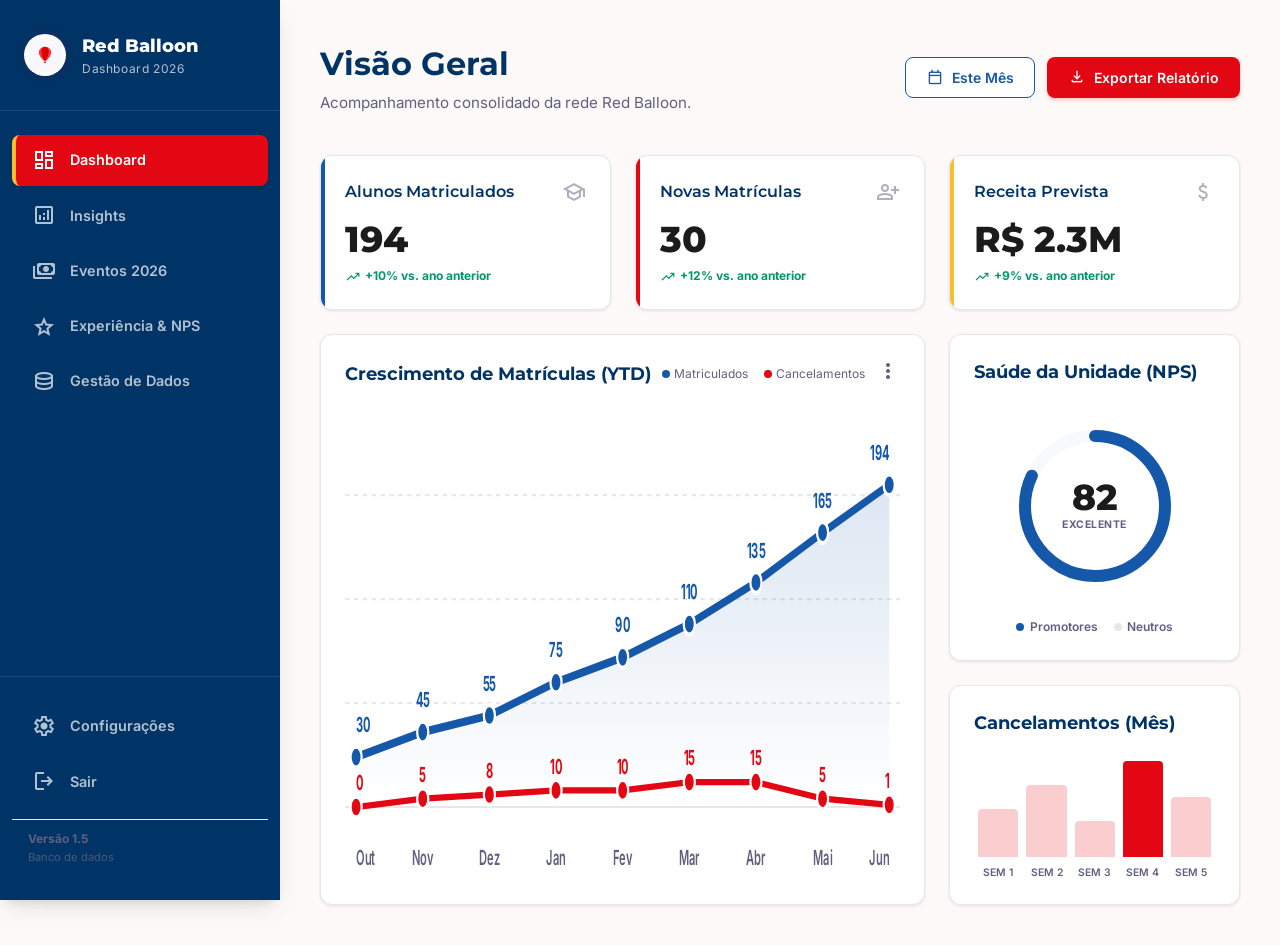
==== commit 222c3870: "bump: atualizar versao do projeto para 1.5 - Banco de dados" ====
--- a/dashboard.html
+++ b/dashboard.html
@@ -6,7 +6,7 @@
   <title>Red Balloon - Dashboard Consolidado</title>
   
   <!-- CSS Link -->
-  <link rel="stylesheet" href="styles.css?v=1.4">
+  <link rel="stylesheet" href="styles.css?v=1.5">
   
   <!-- Material Symbols for Premium Icons -->
   <link href="https://fonts.googleapis.com/css2?family=Material+Symbols+Outlined:opsz,wght,FILL,GRAD@24,400,0,0" rel="stylesheet" />
@@ -116,8 +116,8 @@
           Sair
         </a>
         <div style="padding: 10px 16px; font-size: 0.75rem; color: var(--text-muted); border-top: 1px solid var(--border-color); margin-top: 8px;">
-          <strong>Versão 1.4</strong><br>
-          <span style="font-size: 0.7rem; opacity: 0.8;">Ajustes e melhorias (Detalhes)</span>
+          <strong>Versão 1.5</strong><br>
+          <span style="font-size: 0.7rem; opacity: 0.8;">Banco de dados</span>
         </div>
       </div>
     </nav>
@@ -161,7 +161,7 @@
                 <h3>Alunos Matriculados</h3>
                 <span class="material-icons kpi-icon">school</span>
               </div>
-              <div class="kpi-value">194</div>
+              <div class="kpi-value" id="db-enrolled-students">194</div>
               <div class="kpi-trend trend-up">
                 <span class="material-icons" style="font-size: 16px;">trending_up</span>
                 <span>+10% vs. ano anterior</span>
@@ -174,7 +174,7 @@
                 <h3>Novas Matrículas</h3>
                 <span class="material-icons kpi-icon">person_add</span>
               </div>
-              <div class="kpi-value">30</div>
+              <div class="kpi-value" id="db-new-enrollments">30</div>
               <div class="kpi-trend trend-up">
                 <span class="material-icons" style="font-size: 16px;">trending_up</span>
                 <span>+12% vs. ano anterior</span>
@@ -187,7 +187,7 @@
                 <h3>Receita Prevista</h3>
                 <span class="material-icons kpi-icon">attach_money</span>
               </div>
-              <div class="kpi-value">R$ 2.3M</div>
+              <div class="kpi-value" id="db-predicted-revenue">R$ 2.3M</div>
               <div class="kpi-trend trend-up">
                 <span class="material-icons" style="font-size: 16px;">trending_up</span>
                 <span>+9% vs. ano anterior</span>
@@ -312,8 +312,8 @@
                     <circle class="gauge-fill" cx="80" cy="80" r="70" id="npsGauge" style="stroke: var(--deep-blue-light);" />
                   </svg>
                   <div class="gauge-center-text">
-                    <span class="nps-score">82</span>
-                    <span class="nps-label">Excelente</span>
+                    <span class="nps-score" id="db-nps-score">82</span>
+                    <span class="nps-label" id="db-nps-label">Excelente</span>
                   </div>
                 </div>
                 <div class="gauge-legend">
@@ -408,7 +408,7 @@
                 <h3>Taxa de Retenção</h3>
                 <span class="material-icons kpi-icon">analytics</span>
               </div>
-              <div class="kpi-value">92.4%</div>
+              <div class="kpi-value" id="db-retention-rate">92.4%</div>
               <div class="kpi-trend trend-up">
                 <span class="material-icons" style="font-size: 16px;">trending_up</span>
                 <span>+1.2% vs. período anterior</span>
@@ -421,7 +421,7 @@
                 <h3>Cancelamentos (Mês)</h3>
                 <span class="material-icons kpi-icon">trending_down</span>
               </div>
-              <div class="kpi-value">47</div>
+              <div class="kpi-value" id="db-month-cancellations">47</div>
               <div class="kpi-trend trend-down">
                 <span class="material-icons" style="font-size: 16px;">trending_up</span>
                 <span>+5 vs. mês anterior</span>
@@ -434,7 +434,7 @@
                 <h3>Risco Alto Detectado</h3>
                 <span class="material-icons kpi-icon">warning</span>
               </div>
-              <div class="kpi-value">18</div>
+              <div class="kpi-value" id="db-high-risk">18</div>
               <div class="kpi-trend trend-neutral">
                 <span>Alunos mapeados</span>
               </div>
@@ -565,7 +565,7 @@
                       <th style="text-align: right;">Ações</th>
                     </tr>
                   </thead>
-                  <tbody>
+                  <tbody id="db-pedagogical-tbody">
                     <tr>
                       <td>
                         <strong style="color: var(--text-main); display: block;">Teens 3 - Sáb 09h</strong>
@@ -708,15 +708,15 @@
                   <div style="display: flex; flex-direction: column; gap: 4px; margin-bottom: 0.75rem;">
                     <div style="display: flex; justify-content: space-between; font-size: 0.8rem; color: var(--text-muted); font-weight: 600;">
                       <span>Receita gerada pelo evento:</span>
-                      <span style="color: var(--text-main);">R$ 8.000</span>
+                      <span style="color: var(--text-main);" id="ev-revenue">R$ 8.000</span>
                     </div>
                     <div style="display: flex; justify-content: space-between; font-size: 0.8rem; color: var(--text-muted); font-weight: 600;">
                       <span>Custo total do evento:</span>
-                      <span style="color: var(--text-main);">R$ 10.000</span>
+                      <span style="color: var(--text-main);" id="ev-cost">R$ 10.000</span>
                     </div>
                     <div style="display: flex; justify-content: space-between; font-size: 0.8rem; color: var(--text-muted); font-weight: 600;">
                       <span>Lucro líquido:</span>
-                      <span style="color: var(--primary-red); font-weight: 700;">-R$ 2.000</span>
+                      <span style="color: var(--primary-red); font-weight: 700;" id="ev-profit">-R$ 2.000</span>
                     </div>
                   </div>
                 </div>
@@ -724,7 +724,7 @@
                   <span style="font-size: 0.8rem; color: var(--text-muted); font-weight: 700;">ROI:</span>
                   <div class="kpi-trend trend-down" style="margin-top: 0; font-size: 0.95rem; font-weight: bold; background-color: var(--error-red-light); padding: 2px 8px; border-radius: var(--radius-sm);">
                     <span class="material-icons" style="font-size: 16px;">trending_down</span>
-                    <span>-20%</span>
+                    <span id="ev-roi-pct">-20%</span>
                   </div>
                 </div>
               </div>
@@ -737,7 +737,7 @@
                     <span class="material-icons kpi-icon">groups</span>
                   </div>
                   <div style="display: flex; align-items: baseline; gap: 10px; margin-bottom: 0.75rem;">
-                    <span class="kpi-value" style="font-size: 2.25rem; color: var(--text-main);">36.5%</span>
+                    <span class="kpi-value" style="font-size: 2.25rem; color: var(--text-main);" id="ev-engagement-pct">36.5%</span>
                     <span style="font-size: 0.75rem; color: var(--success-green); font-weight: 700;">Adesão da base</span>
                   </div>
                   <div style="display: flex; flex-direction: column; gap: 6px; border-top: 1px solid var(--border-color); padding-top: 0.75rem;">
@@ -747,12 +747,12 @@
                     </div>
                     <div style="display: flex; justify-content: space-between; font-size: 0.75rem; color: var(--text-muted);">
                       <span style="font-weight: 600;">Inscritos no Evento:</span>
-                      <span style="color: var(--text-main); font-weight: 700;">36.5% (70 confirmados)</span>
-                    </div>
-                  </div>
-                </div>
-              </div>
-
+                      <span style="color: var(--text-main); font-weight: 700;" id="ev-enrolled-count">36.5% (70 confirmados)</span>
+                    </div>
+                  </div>
+                </div>
+              </div>
+ 
               <!-- KPI 3: Nota -->
               <div class="card kpi-card yellow-accent" style="display: flex; flex-direction: column; justify-content: space-between; min-height: 140px;">
                 <div>
@@ -760,7 +760,7 @@
                     <h3>Nota</h3>
                     <span class="material-icons kpi-icon">sentiment_very_satisfied</span>
                   </div>
-                  <div class="kpi-value" style="font-size: 2.25rem; color: var(--text-main); line-height: 1.1;">4.8</div>
+                  <div class="kpi-value" style="font-size: 2.25rem; color: var(--text-main); line-height: 1.1;" id="ev-rating">4.8</div>
                   <div class="star-rating" style="margin-top: 0.25rem; gap: 2px; color: var(--brand-yellow);">
                     <span class="material-icons" style="font-size: 1.15rem;">star</span>
                     <span class="material-icons" style="font-size: 1.15rem;">star</span>
@@ -770,7 +770,7 @@
                   </div>
                 </div>
                 <div style="border-top: 1px solid var(--border-color); padding-top: 0.5rem; margin-top: 0.75rem; font-size: 0.8rem; color: var(--text-muted); font-weight: 600;">
-                  <span>12 respostas</span>
+                  <span id="ev-responses-count">12 respostas</span>
                 </div>
               </div>
 
@@ -1396,7 +1396,7 @@
                   <span class="material-icons" style="color: var(--primary-red); font-size: 16px;">edit_note</span>
                   <span style="font-size: 0.75rem; font-weight: 700; color: var(--text-main); text-transform: uppercase; letter-spacing: 0.05em;">Destaque do Auditor</span>
                 </div>
-                <p style="font-size: 0.8rem; color: var(--text-muted); line-height: 1.4; font-style: italic;">
+                <p style="font-size: 0.8rem; color: var(--text-muted); line-height: 1.4; font-style: italic;" id="db-auditor-note">
                   "A equipe de recepção foi extremamente cordial, mas notou-se hesitação na explicação dos novos pacotes corporativos. A área de espera estava impecável."
                 </p>
               </div>
@@ -1577,6 +1577,6 @@
   </div> <!-- End App Shell -->
 
   <!-- JS Link -->
-  <script src="app.js?v=1.4"></script>
+  <script src="app.js?v=1.5"></script>
 </body>
 </html>
